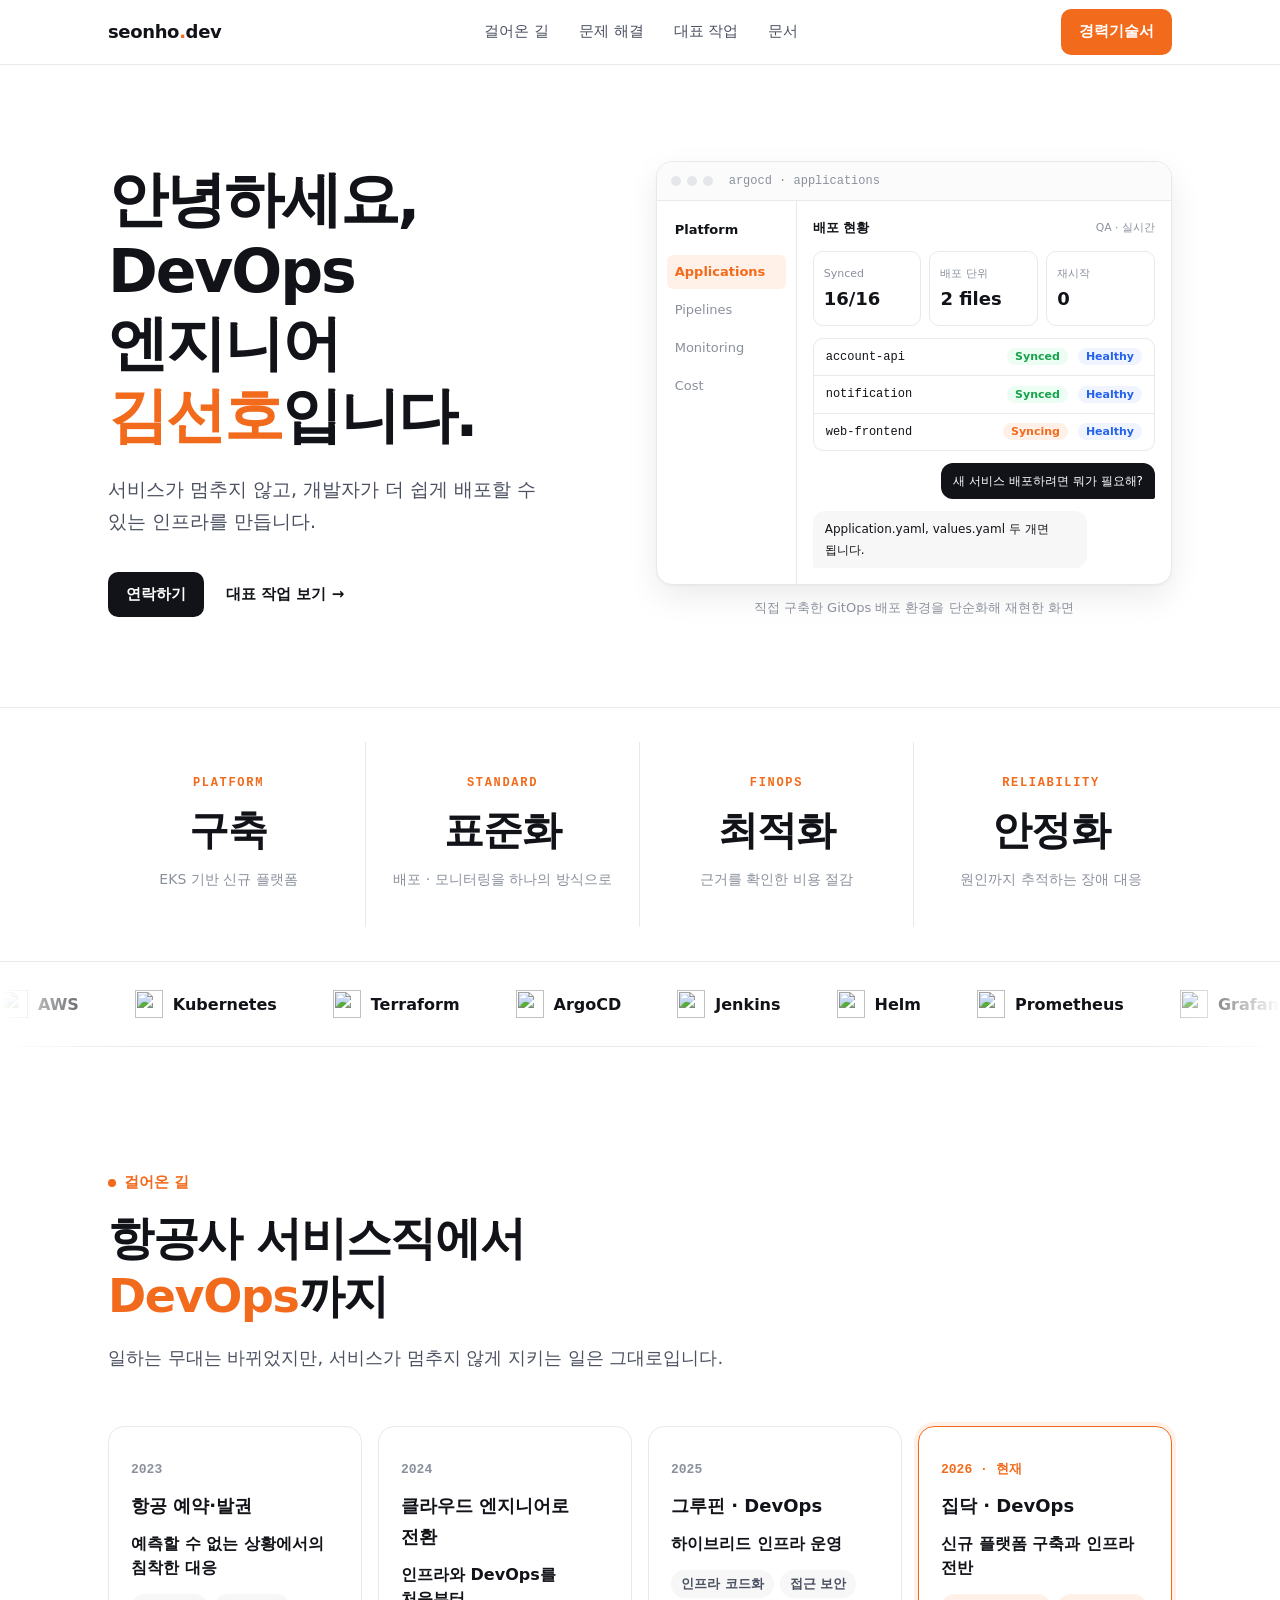
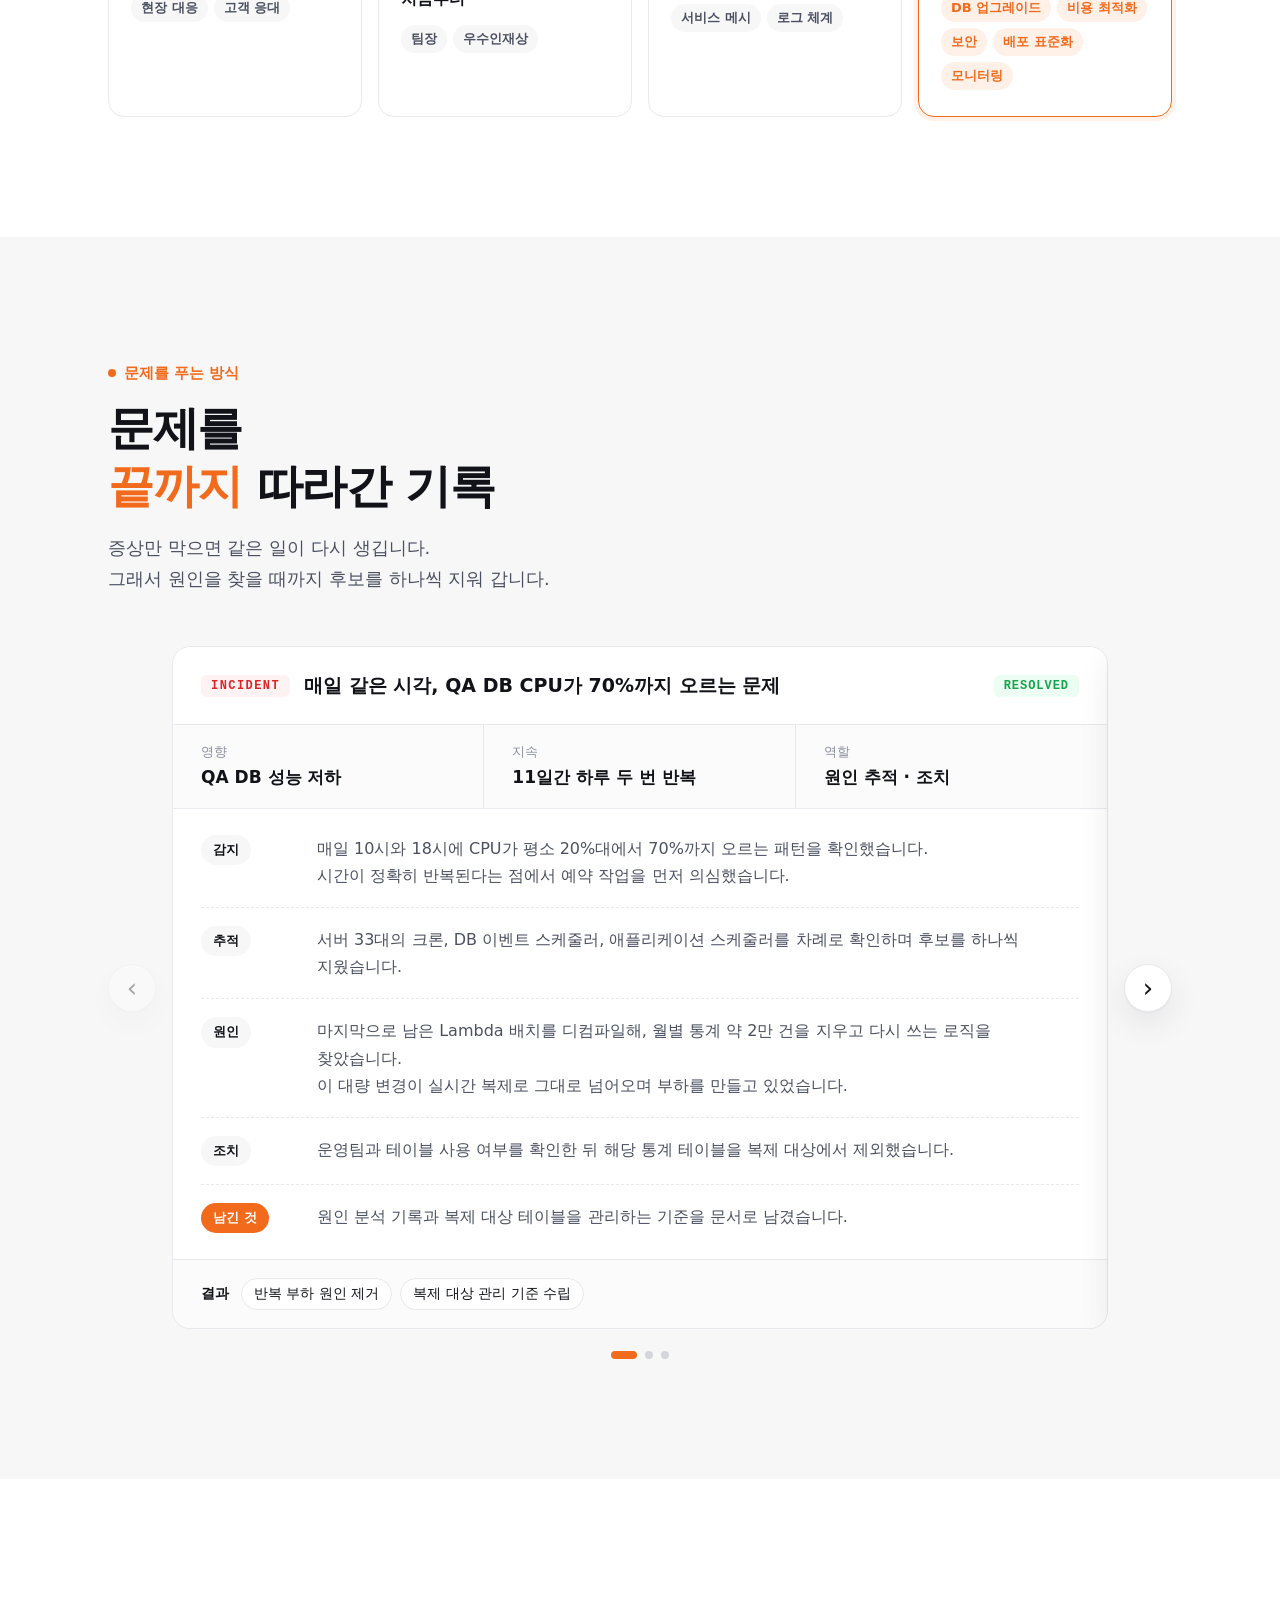
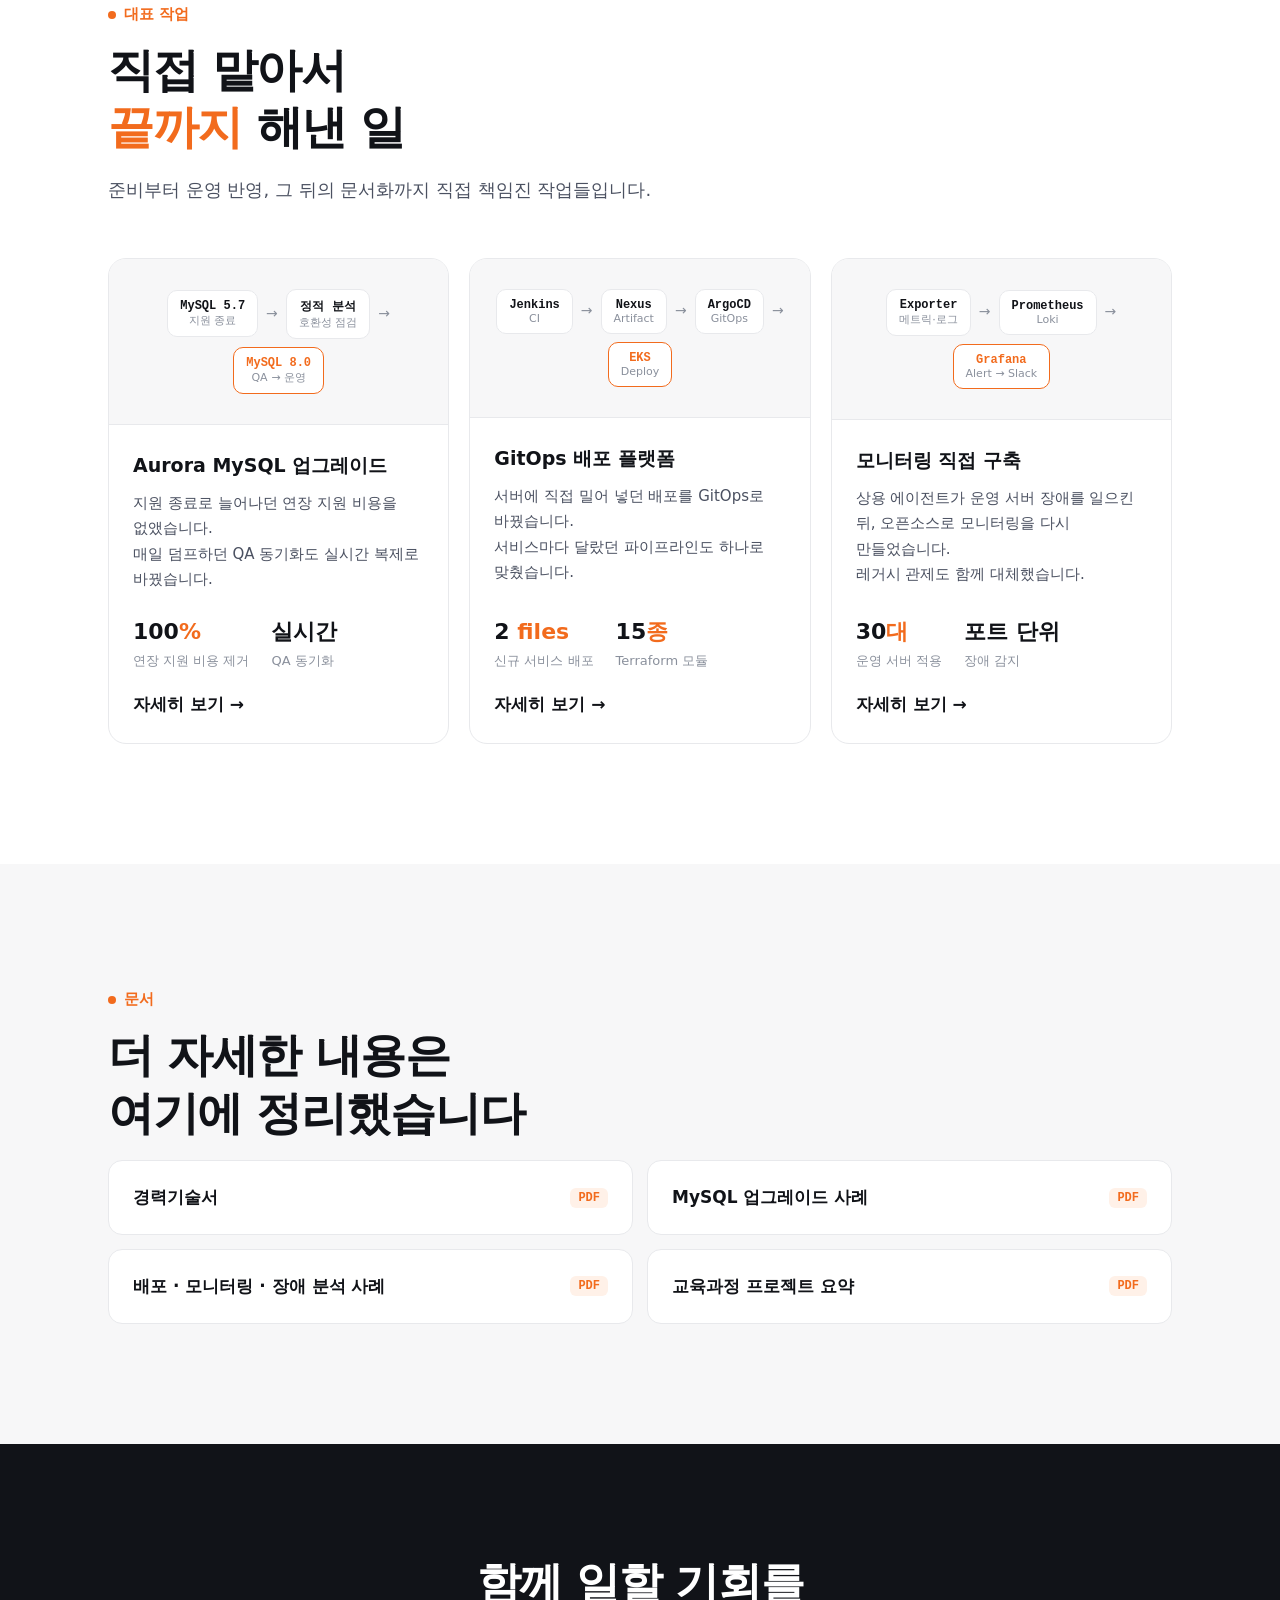
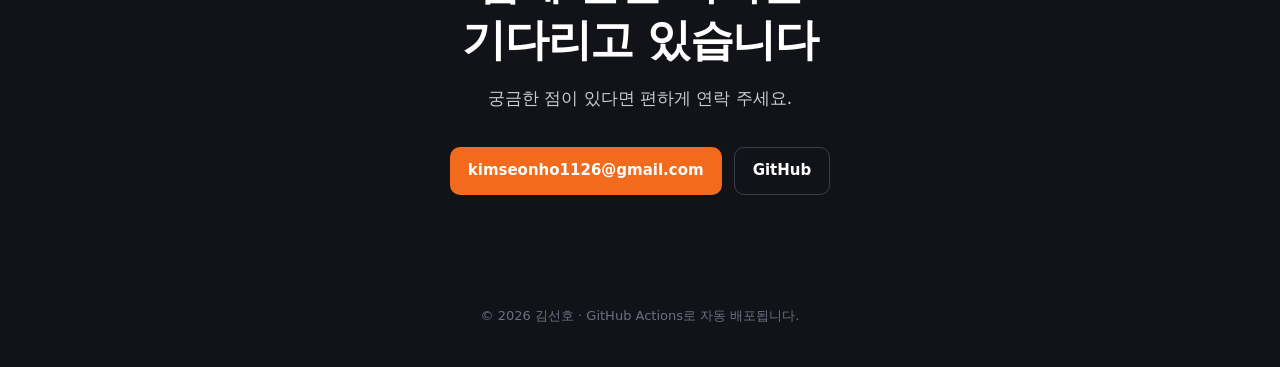
==== site/index.html @ aed8cacd "interactive mock and carousel" ====
<!doctype html>
<html lang="ko">
<head>
<meta charset="utf-8">
<meta name="viewport" content="width=device-width, initial-scale=1">
<title>김선호 · DevOps Engineer</title>
<meta name="description" content="서비스가 멈추지 않고, 개발자가 더 쉽게 배포할 수 있는 인프라를 만드는 DevOps 엔지니어 김선호">
<meta property="og:title" content="김선호 · DevOps Engineer">
<meta property="og:description" content="AWS, Kubernetes, Terraform, GitOps 기반 인프라 구축과 운영">
<link rel="preconnect" href="https://cdn.jsdelivr.net" crossorigin>
<link rel="stylesheet" href="https://cdn.jsdelivr.net/gh/orioncactus/pretendard@v1.3.9/dist/web/variable/pretendardvariable-dynamic-subset.min.css">
<link rel="stylesheet" href="assets/style.css">
</head>
<body>
<a class="skip" href="#story">본문으로 건너뛰기</a>

<header class="top">
  <div class="wrap">
    <a href="#" class="logo">seonho<span class="accent">.</span>dev</a>
    <nav aria-label="섹션 이동">
      <a href="#story">걸어온 길</a><a href="#how">문제 해결</a><a href="#work">대표 작업</a><a href="#docs">문서</a>
    </nav>
    <button class="cta" data-pdf="docs/career.pdf" data-title="경력기술서">경력기술서</button>
  </div>
</header>

<!-- HERO -->
<section class="hero">
  <div class="wrap">
    <div>
      <h1>안녕하세요,<br>DevOps 엔지니어<br><span class="accent">김선호</span>입니다.</h1>
      <p class="lead">서비스가 멈추지 않고, 개발자가 더 쉽게 배포할 수 있는 인프라를 만듭니다.</p>
      <div class="hero-actions">
        <a class="cta dark" href="mailto:kimseonho1126@gmail.com">연락하기</a>
        <a class="cta ghost" href="#work">대표 작업 보기 →</a>
      </div>
    </div>

    <figure>
      <div class="mock">
        <div class="mock-bar" aria-hidden="true"><i></i><i></i><i></i><span id="mock-path">argocd · applications</span></div>
        <div class="mock-body">
          <div class="mock-side" role="tablist" aria-label="플랫폼 화면">
            <b>Platform</b>
            <button role="tab" class="on" aria-selected="true" aria-controls="tab-apps" data-path="argocd · applications">Applications</button>
            <button role="tab" aria-selected="false" aria-controls="tab-pipe" data-path="jenkins · pipelines">Pipelines</button>
            <button role="tab" aria-selected="false" aria-controls="tab-mon" data-path="grafana · monitoring">Monitoring</button>
            <button role="tab" aria-selected="false" aria-controls="tab-cost" data-path="billing · cost">Cost</button>
          </div>

          <div class="mock-main" id="tab-apps" role="tabpanel">
            <div class="mock-title">배포 현황 <small>QA · 실시간</small></div>
            <div class="kpis">
              <div><em>Synced</em><b>16/16</b></div>
              <div><em>배포 단위</em><b>2 files</b></div>
              <div><em>재시작</em><b>0</b></div>
            </div>
            <div class="apps">
              <div>account-api<span class="pill sync">Synced</span><span class="pill heal">Healthy</span></div>
              <div>notification<span class="pill sync">Synced</span><span class="pill heal">Healthy</span></div>
              <div>web-frontend<span class="pill run">Syncing</span><span class="pill heal">Healthy</span></div>
            </div>
            <div class="chat">새 서비스 배포하려면 뭐가 필요해?</div>
            <div class="chat bot">Application.yaml, values.yaml 두 개면 됩니다.</div>
          </div>

          <div class="mock-main" id="tab-pipe" role="tabpanel" hidden>
            <div class="mock-title">QA 배포 파이프라인 <small>Shared Library</small></div>
            <div class="stages">
              <span class="ok">Checkout</span><span class="ok">Build</span><span class="ok">Push</span><span class="ok">GitOps</span><span class="ok">Sync</span><span class="ok">Prune</span>
            </div>
            <div class="apps">
              <div>#56 qa-20260921-56-917d21b3<span class="pill sync">Success</span><span class="pill heal">1m 42s</span></div>
              <div>#55 qa-20260921-55-3a9c01e4<span class="pill sync">Success</span><span class="pill heal">1m 38s</span></div>
              <div>#54 qa-20260920-54-8b72d6f0<span class="pill sync">Success</span><span class="pill heal">1m 51s</span></div>
            </div>
            <div class="chat bot">운영 배포는 승인 후 Deploy Job에서 진행됩니다.</div>
          </div>

          <div class="mock-main" id="tab-mon" role="tabpanel" hidden>
            <div class="mock-title">서비스 상태 <small>Prometheus · Loki</small></div>
            <div class="kpis">
              <div><em>Targets</em><b>30/30</b></div>
              <div><em>Service UP</em><b>40/40</b></div>
              <div><em>Firing</em><b>0</b></div>
            </div>
            <div class="spark" aria-hidden="true">
              <i style="height:38%"></i><i style="height:44%"></i><i style="height:40%"></i><i style="height:52%"></i><i style="height:47%"></i><i style="height:35%"></i><i style="height:42%"></i><i style="height:58%"></i><i style="height:45%"></i><i style="height:39%"></i><i style="height:50%"></i><i style="height:43%"></i><i style="height:36%"></i><i style="height:48%"></i><i style="height:41%"></i><i style="height:37%"></i>
            </div>
            <div class="chat bot">서비스 포트가 응답하지 않으면 Slack으로 바로 알립니다.</div>
          </div>

          <div class="mock-main" id="tab-cost" role="tabpanel" hidden>
            <div class="mock-title">RDS 월 비용 <small>업그레이드 전 · 후</small></div>
            <div class="bars">
              <div><span>Before</span><i style="width:100%"></i><b>100</b></div>
              <div><span>After</span><i class="after" style="width:43%"></i><b>43</b></div>
            </div>
            <div class="kpis">
              <div><em>RDS</em><b>-57%</b></div>
              <div><em>Extended Support</em><b>0</b></div>
              <div><em>유휴 리소스</em><b>정리</b></div>
            </div>
            <div class="chat bot">지우기 전에 트래픽 로그로 미사용부터 확인했습니다.</div>
          </div>
        </div>
      </div>
      <figcaption class="mock-cap">직접 구축한 GitOps 배포 환경을 단순화해 재현한 화면</figcaption>
    </figure>
  </div>
</section>

<!-- 숫자 -->
<section class="stats" aria-label="주요 역량">
  <div class="wrap">
    <div><em>PLATFORM</em><b>구축</b><small>EKS 기반 신규 플랫폼</small></div>
    <div><em>STANDARD</em><b>표준화</b><small>배포 · 모니터링을 하나의 방식으로</small></div>
    <div><em>FINOPS</em><b>최적화</b><small>근거를 확인한 비용 절감</small></div>
    <div><em>RELIABILITY</em><b>안정화</b><small>원인까지 추적하는 장애 대응</small></div>
  </div>
</section>

<!-- 도구 로고 띠 -->
<div class="marquee" aria-label="주로 쓰는 도구">
  <ul>
    <li><img src="https://cdn.jsdelivr.net/gh/devicons/devicon@v2.16.0/icons/amazonwebservices/amazonwebservices-original-wordmark.svg" alt="">AWS</li>
    <li><img src="https://cdn.jsdelivr.net/gh/devicons/devicon@v2.16.0/icons/kubernetes/kubernetes-original.svg" alt="">Kubernetes</li>
    <li><img src="https://cdn.jsdelivr.net/gh/devicons/devicon@v2.16.0/icons/terraform/terraform-original.svg" alt="">Terraform</li>
    <li><img src="https://cdn.jsdelivr.net/gh/devicons/devicon@v2.16.0/icons/argocd/argocd-original.svg" alt="">ArgoCD</li>
    <li><img src="https://cdn.jsdelivr.net/gh/devicons/devicon@v2.16.0/icons/jenkins/jenkins-original.svg" alt="">Jenkins</li>
    <li><img src="https://cdn.jsdelivr.net/gh/devicons/devicon@v2.16.0/icons/helm/helm-original.svg" alt="">Helm</li>
    <li><img src="https://cdn.jsdelivr.net/gh/devicons/devicon@v2.16.0/icons/prometheus/prometheus-original.svg" alt="">Prometheus</li>
    <li><img src="https://cdn.jsdelivr.net/gh/devicons/devicon@v2.16.0/icons/grafana/grafana-original.svg" alt="">Grafana</li>
    <li><img src="https://cdn.jsdelivr.net/gh/devicons/devicon@v2.16.0/icons/docker/docker-original.svg" alt="">Docker</li>
    <li><img src="https://cdn.jsdelivr.net/gh/devicons/devicon@v2.16.0/icons/mysql/mysql-original.svg" alt="">MySQL</li>
    <li><img src="https://cdn.jsdelivr.net/gh/devicons/devicon@v2.16.0/icons/githubactions/githubactions-original.svg" alt="">GitHub Actions</li>
    <!-- 끊김 없이 흐르도록 한 번 더 -->
    <li aria-hidden="true"><img src="https://cdn.jsdelivr.net/gh/devicons/devicon@v2.16.0/icons/amazonwebservices/amazonwebservices-original-wordmark.svg" alt="">AWS</li>
    <li aria-hidden="true"><img src="https://cdn.jsdelivr.net/gh/devicons/devicon@v2.16.0/icons/kubernetes/kubernetes-original.svg" alt="">Kubernetes</li>
    <li aria-hidden="true"><img src="https://cdn.jsdelivr.net/gh/devicons/devicon@v2.16.0/icons/terraform/terraform-original.svg" alt="">Terraform</li>
    <li aria-hidden="true"><img src="https://cdn.jsdelivr.net/gh/devicons/devicon@v2.16.0/icons/argocd/argocd-original.svg" alt="">ArgoCD</li>
    <li aria-hidden="true"><img src="https://cdn.jsdelivr.net/gh/devicons/devicon@v2.16.0/icons/jenkins/jenkins-original.svg" alt="">Jenkins</li>
    <li aria-hidden="true"><img src="https://cdn.jsdelivr.net/gh/devicons/devicon@v2.16.0/icons/helm/helm-original.svg" alt="">Helm</li>
    <li aria-hidden="true"><img src="https://cdn.jsdelivr.net/gh/devicons/devicon@v2.16.0/icons/prometheus/prometheus-original.svg" alt="">Prometheus</li>
    <li aria-hidden="true"><img src="https://cdn.jsdelivr.net/gh/devicons/devicon@v2.16.0/icons/grafana/grafana-original.svg" alt="">Grafana</li>
    <li aria-hidden="true"><img src="https://cdn.jsdelivr.net/gh/devicons/devicon@v2.16.0/icons/docker/docker-original.svg" alt="">Docker</li>
    <li aria-hidden="true"><img src="https://cdn.jsdelivr.net/gh/devicons/devicon@v2.16.0/icons/mysql/mysql-original.svg" alt="">MySQL</li>
    <li aria-hidden="true"><img src="https://cdn.jsdelivr.net/gh/devicons/devicon@v2.16.0/icons/githubactions/githubactions-original.svg" alt="">GitHub Actions</li>
  </ul>
</div>

<!-- 걸어온 길 -->
<section id="story" class="section reveal">
  <div class="wrap">
    <p class="eyebrow">걸어온 길</p>
    <h2>항공사 서비스직에서<br><span class="accent">DevOps</span>까지</h2>
    <p class="sub">일하는 무대는 바뀌었지만, 서비스가 멈추지 않게 지키는 일은 그대로입니다.</p>
    <div class="road">
      <article>
        <span class="yr">2023</span>
        <h3>항공 예약·발권</h3>
        <p class="one">예측할 수 없는 상황에서의 침착한 대응</p>
        <ul class="chips"><li>현장 대응</li><li>고객 응대</li></ul>
      </article>
      <article>
        <span class="yr">2024</span>
        <h3>클라우드 엔지니어로 전환</h3>
        <p class="one">인프라와 DevOps를 처음부터</p>
        <ul class="chips"><li>팀장</li><li>우수인재상</li></ul>
      </article>
      <article>
        <span class="yr">2025</span>
        <h3>그루핀 · DevOps</h3>
        <p class="one">하이브리드 인프라 운영</p>
        <ul class="chips"><li>인프라 코드화</li><li>접근 보안</li><li>서비스 메시</li><li>로그 체계</li></ul>
      </article>
      <article class="now">
        <span class="yr">2026 · 현재</span>
        <h3>집닥 · DevOps</h3>
        <p class="one">신규 플랫폼 구축과 인프라 전반</p>
        <ul class="chips"><li>DB 업그레이드</li><li>비용 최적화</li><li>보안</li><li>배포 표준화</li><li>모니터링</li></ul>
      </article>
    </div>
  </div>
</section>

<!-- 문제 해결 -->
<section id="how" class="section alt reveal">
  <div class="wrap">
    <p class="eyebrow">문제를 푸는 방식</p>
    <h2>문제를<br><span class="accent">끝까지</span> 따라간 기록</h2>
    <p class="sub">증상만 막으면 같은 일이 다시 생깁니다.<br>그래서 원인을 찾을 때까지 후보를 하나씩 지워 갑니다.</p>

    <div class="carousel" aria-roledescription="carousel" aria-label="문제 해결 기록">
      <button class="nav-btn prev" aria-label="이전 기록">‹</button>
      <div class="viewport"><div class="track">
      <article class="incident slide" aria-roledescription="slide" aria-label="매일 같은 시각, QA DB CPU가 70%까지 오르는 문제">
        <header class="inc-head"><span class="inc-id ">INCIDENT</span><h3>매일 같은 시각, QA DB CPU가 70%까지 오르는 문제</h3><span class="inc-badge">RESOLVED</span></header>
        <dl class="inc-meta"><div><dt>영향</dt><dd>QA DB 성능 저하</dd></div><div><dt>지속</dt><dd>11일간 하루 두 번 반복</dd></div><div><dt>역할</dt><dd>원인 추적 · 조치</dd></div></dl>
        <ol class="inc-steps">
          <li><span class="step">감지</span><p>매일 10시와 18시에 CPU가 평소 20%대에서 70%까지 오르는 패턴을 확인했습니다.<br>시간이 정확히 반복된다는 점에서 예약 작업을 먼저 의심했습니다.</p></li>
          <li><span class="step">추적</span><p>서버 33대의 크론, DB 이벤트 스케줄러, 애플리케이션 스케줄러를 차례로 확인하며 후보를 하나씩 지웠습니다.</p></li>
          <li><span class="step">원인</span><p>마지막으로 남은 Lambda 배치를 디컴파일해, 월별 통계 약 2만 건을 지우고 다시 쓰는 로직을 찾았습니다.<br>이 대량 변경이 실시간 복제로 그대로 넘어오며 부하를 만들고 있었습니다.</p></li>
          <li><span class="step">조치</span><p>운영팀과 테이블 사용 여부를 확인한 뒤 해당 통계 테이블을 복제 대상에서 제외했습니다.</p></li>
          <li><span class="step done">남긴 것</span><p>원인 분석 기록과 복제 대상 테이블을 관리하는 기준을 문서로 남겼습니다.</p></li>
        </ol>
        <footer class="inc-foot"><span>결과</span><ul><li>반복 부하 원인 제거</li><li>복제 대상 관리 기준 수립</li></ul></footer>
      </article>
      <article class="incident slide" aria-roledescription="slide" aria-label="QA DB 커넥션이 주기적으로 급증하는 문제">
        <header class="inc-head"><span class="inc-id ">INCIDENT</span><h3>QA DB 커넥션이 주기적으로 급증하는 문제</h3><span class="inc-badge">RESOLVED</span></header>
        <dl class="inc-meta"><div><dt>영향</dt><dd>DB 커넥션 15개 → 84개</dd></div><div><dt>특이점</dt><dd>운영은 문제없음</dd></div><div><dt>역할</dt><dd>원인 분석 · 안전 제거</dd></div></dl>
        <ol class="inc-steps">
          <li><span class="step">감지</span><p>QA DB 커넥션 수가 일정한 주기로 15개에서 84개까지 늘어나는 현상을 확인했습니다.</p></li>
          <li><span class="step">추적</span><p>커넥션을 만드는 프로세스를 따라가, 오래전부터 기동에 실패한 채 남아 있던 웹앱을 찾았습니다.</p></li>
          <li><span class="step">원인</span><p>기동 실패 직전에 만들어진 DB 풀의 정리 스레드가 살아남아 30초마다 커넥션을 열고 버리고 있었습니다.<br>운영은 실패 지점이 달라서 우연히 안전했을 뿐, 같은 위험을 안고 있었습니다.</p></li>
          <li><span class="step">조치</span><p>언제든 되돌릴 수 있는 방식으로 웹앱을 제거하고, 운영 서비스는 재기동 없이 처리했습니다.</p></li>
          <li><span class="step done">남긴 것</span><p>환경별로 실패 지점이 다를 수 있다는 점까지 포함한 원인 분석과 레거시 앱 제거 절차를 남겼습니다.</p></li>
        </ol>
        <footer class="inc-foot"><span>결과</span><ul><li>커넥션 82 → 1</li><li>누수 로그 하루 960건 → 0</li></ul></footer>
      </article>
      <article class="incident slide" aria-roledescription="slide" aria-label="이미지 저장소 디스크가 가득 차 배포가 멈춘 문제">
        <header class="inc-head"><span class="inc-id imp">IMPROVEMENT</span><h3>이미지 저장소 디스크가 가득 차 배포가 멈춘 문제</h3><span class="inc-badge">IMPROVED</span></header>
        <dl class="inc-meta"><div><dt>영향</dt><dd>빌드 · 배포 실패</dd></div><div><dt>원인 범위</dt><dd>저장소 정리 구조 전체</dd></div><div><dt>역할</dt><dd>원인 분석 · 자동화</dd></div></dl>
        <ol class="inc-steps">
          <li><span class="step">감지</span><p>빌드가 이미지 업로드 단계에서 실패했고, 저장소 서버 디스크가 100%인 것을 확인했습니다.</p></li>
          <li><span class="step">추적</span><p>저장소 로그와 파일을 직접 확인하며 태그를 지워도 디스크가 줄지 않는 이유를 찾았습니다.</p></li>
          <li><span class="step">원인</span><p>이미지 삭제가 4단계로 나뉘어 동작하는데, 마지막 정리 단계가 등록되어 있지 않았습니다.<br>업로드할 때마다 남는 임시 파일도 함께 쌓이고 있었습니다.</p></li>
          <li><span class="step">조치</span><p>파이프라인 마지막 단계에 최근 이미지만 남기는 정리 자동화를 넣고, 정리 작업을 순서대로 예약했습니다.<br>정리가 실패해도 배포는 멈추지 않도록 안전장치를 두었습니다.</p></li>
          <li><span class="step done">남긴 것</span><p>이미지 태그 규칙과 저장소 정리 절차를 운영 가이드로 정리했습니다.</p></li>
        </ol>
        <footer class="inc-foot"><span>결과</span><ul><li>디스크 70% → 29%</li><li>약 20GB 회수</li></ul></footer>
      </article>
      </div></div>
      <button class="nav-btn next" aria-label="다음 기록">›</button>
    </div>
    <div class="dots" role="tablist" aria-label="기록 선택"></div>
  </div>
</section>

<!-- 대표 작업 -->
<section id="work" class="section reveal">
  <div class="wrap">
    <p class="eyebrow">대표 작업</p>
    <h2>직접 맡아서<br><span class="accent">끝까지</span> 해낸 일</h2>
    <p class="sub">준비부터 운영 반영, 그 뒤의 문서화까지 직접 책임진 작업들입니다.</p>
    <div class="works">
      <article class="work">
        <div class="flow" aria-hidden="true">
          <span class="node">MySQL 5.7<small>지원 종료</small></span><span class="arrow">→</span>
          <span class="node">정적 분석<small>호환성 점검</small></span><span class="arrow">→</span>
          <span class="node new">MySQL 8.0<small>QA → 운영</small></span>
        </div>
        <div class="work-body">
          <h3>Aurora MySQL 업그레이드</h3>
          <p>지원 종료로 늘어나던 연장 지원 비용을 없앴습니다.<br>매일 덤프하던 QA 동기화도 실시간 복제로 바꿨습니다.</p>
          <ul class="facts"><li><b>100<span>%</span></b>연장 지원 비용 제거</li><li><b>실시간</b>QA 동기화</li></ul>
          <button class="more" data-pdf="docs/mysql-upgrade.pdf" data-title="MySQL 5.7 → 8.0 업그레이드">자세히 보기 →</button>
        </div>
      </article>
      <article class="work">
        <div class="flow" aria-hidden="true">
          <span class="node">Jenkins<small>CI</small></span><span class="arrow">→</span>
          <span class="node">Nexus<small>Artifact</small></span><span class="arrow">→</span>
          <span class="node">ArgoCD<small>GitOps</small></span><span class="arrow">→</span>
          <span class="node new">EKS<small>Deploy</small></span>
        </div>
        <div class="work-body">
          <h3>GitOps 배포 플랫폼</h3>
          <p>서버에 직접 밀어 넣던 배포를 GitOps로 바꿨습니다.<br>서비스마다 달랐던 파이프라인도 하나로 맞췄습니다.</p>
          <ul class="facts"><li><b>2<span> files</span></b>신규 서비스 배포</li><li><b>15<span>종</span></b>Terraform 모듈</li></ul>
          <button class="more" data-pdf="docs/case-studies.pdf" data-title="작업 사례">자세히 보기 →</button>
        </div>
      </article>
      <article class="work">
        <div class="flow" aria-hidden="true">
          <span class="node">Exporter<small>메트릭·로그</small></span><span class="arrow">→</span>
          <span class="node">Prometheus<small>Loki</small></span><span class="arrow">→</span>
          <span class="node new">Grafana<small>Alert → Slack</small></span>
        </div>
        <div class="work-body">
          <h3>모니터링 직접 구축</h3>
          <p>상용 에이전트가 운영 서버 장애를 일으킨 뒤, 오픈소스로 모니터링을 다시 만들었습니다.<br>레거시 관제도 함께 대체했습니다.</p>
          <ul class="facts"><li><b>30<span>대</span></b>운영 서버 적용</li><li><b>포트 단위</b>장애 감지</li></ul>
          <button class="more" data-pdf="docs/case-studies.pdf" data-title="작업 사례">자세히 보기 →</button>
        </div>
      </article>
    </div>
  </div>
</section>

<!-- 문서 -->
<section id="docs" class="section alt reveal">
  <div class="wrap">
    <p class="eyebrow">문서</p>
    <h2>더 자세한 내용은<br>여기에 정리했습니다</h2>
    <div class="docs">
      <button data-pdf="docs/career.pdf" data-title="경력기술서">경력기술서<span>PDF</span></button>
      <button data-pdf="docs/mysql-upgrade.pdf" data-title="MySQL 업그레이드">MySQL 업그레이드 사례<span>PDF</span></button>
      <button data-pdf="docs/case-studies.pdf" data-title="작업 사례">배포 · 모니터링 · 장애 분석 사례<span>PDF</span></button>
      <button data-pdf="docs/edu-project-summary.pdf" data-title="교육과정 프로젝트 요약">교육과정 프로젝트 요약<span>PDF</span></button>
    </div>
  </div>
</section>

<!-- 마무리 -->
<section class="final">
  <div class="wrap">
    <h2>함께 일할 기회를<br>기다리고 있습니다</h2>
    <p>궁금한 점이 있다면 편하게 연락 주세요.</p>
    <div class="row">
      <a class="cta" href="mailto:kimseonho1126@gmail.com">kimseonho1126@gmail.com</a>
      <a class="cta line" href="https://github.com/Doro1126" rel="noopener">GitHub</a>
    </div>
  </div>
</section>
<footer class="foot">© 2026 김선호 · GitHub Actions로 자동 배포됩니다.</footer>

<dialog id="viewer" aria-labelledby="viewer-title">
  <div class="viewer-bar">
    <strong id="viewer-title"></strong>
    <span><a id="viewer-open" target="_blank" rel="noopener">새 탭에서 열기</a><button id="viewer-close" aria-label="닫기">✕</button></span>
  </div>
  <iframe id="viewer-frame" title="PDF 문서"></iframe>
</dialog>

<script src="assets/main.js"></script>
</body>
</html>
---- site/assets/style.css ----
:root {
  --bg: #ffffff;
  --alt: #f7f7f8;
  --ink: #111318;
  --text: #4b5161;
  --muted: #8a909c;
  --line: #e8e9ec;
  --accent: #f26b1d;
  --accent-soft: #fff1e8;
  --ok: #16a34a;
  --font: "Pretendard Variable", Pretendard, "Apple SD Gothic Neo", system-ui, sans-serif;
  --mono: "SF Mono", Menlo, Consolas, monospace;
  --shadow: 0 1px 2px rgba(17,19,24,.04), 0 12px 32px rgba(17,19,24,.08);
}
* { box-sizing: border-box; margin: 0; padding: 0; }
html { scroll-behavior: smooth; scroll-padding-top: 72px; }
body { background: var(--bg); color: var(--text); font: 17px/1.7 var(--font); word-break: keep-all; -webkit-font-smoothing: antialiased; }
a { color: inherit; text-decoration: none; }
button { font: inherit; color: inherit; background: none; border: 0; cursor: pointer; }
:focus-visible { outline: 2px solid var(--accent); outline-offset: 3px; border-radius: 6px; }
.skip { position: absolute; left: -9999px; }
.skip:focus { left: 16px; top: 16px; z-index: 99; background: var(--accent); color: #fff; padding: 8px 12px; }
.wrap { max-width: 1120px; margin: 0 auto; padding: 0 28px; }
.accent { color: var(--accent); }

/* 헤더 */
.top { position: sticky; top: 0; z-index: 30; background: rgba(255,255,255,.85); backdrop-filter: blur(12px); border-bottom: 1px solid var(--line); }
.top .wrap { display: flex; align-items: center; justify-content: space-between; height: 64px; }
.logo { font-weight: 800; font-size: 18px; color: var(--ink); letter-spacing: -.02em; }
.top nav { display: flex; gap: 30px; font-size: 15px; font-weight: 500; }
.top nav a:hover { color: var(--ink); }
.cta { display: inline-flex; align-items: center; gap: 6px; background: var(--accent); color: #fff; font-weight: 700; font-size: 15px;
       padding: 10px 18px; border-radius: 10px; transition: transform .15s, box-shadow .15s; }
.cta:hover { transform: translateY(-1px); box-shadow: 0 8px 20px rgba(242,107,29,.3); }
.cta.dark { background: var(--ink); }
.cta.ghost { background: transparent; color: var(--ink); padding-inline: 4px; }
.cta.ghost:hover { box-shadow: none; color: var(--accent); }

/* HERO */
.hero { padding: 96px 0 88px; }
.hero .wrap { display: grid; grid-template-columns: 1fr 1.05fr; gap: 56px; align-items: center; }
.hero h1 { color: var(--ink); font-size: clamp(38px, 5.2vw, 60px); font-weight: 800; line-height: 1.2; letter-spacing: -.035em; }
.lead { margin-top: 22px; font-size: 19px; max-width: 460px; }
.hero-actions { display: flex; gap: 18px; align-items: center; margin-top: 34px; }

/* HERO 목업: GitOps 배포 화면 */
.mock { border-radius: 16px; background: #fff; border: 1px solid var(--line); box-shadow: var(--shadow); overflow: hidden; font-size: 13px; }
.mock-bar { display: flex; align-items: center; gap: 6px; padding: 12px 14px; border-bottom: 1px solid var(--line); background: #fbfbfc; }
.mock-bar i { width: 10px; height: 10px; border-radius: 50%; background: #e5e7eb; }
.mock-bar span { margin-left: 10px; color: var(--muted); font: 12px var(--mono); }
.mock-body { display: grid; grid-template-columns: 140px 1fr; min-height: 300px; }
.mock-side { border-right: 1px solid var(--line); padding: 14px 10px; display: flex; flex-direction: column; gap: 4px; }
.mock-side b { font-size: 13px; color: var(--ink); padding: 4px 8px 10px; }
.mock-side span { padding: 6px 8px; border-radius: 6px; color: var(--muted); }
.mock-side span.on { background: var(--accent-soft); color: var(--accent); font-weight: 700; }
.mock-main { padding: 16px; display: flex; flex-direction: column; gap: 12px; }
.mock-title { display: flex; justify-content: space-between; align-items: center; color: var(--ink); font-weight: 700; }
.mock-title small { font-weight: 500; color: var(--muted); }
.kpis { display: grid; grid-template-columns: repeat(3, 1fr); gap: 8px; }
.kpis div { border: 1px solid var(--line); border-radius: 10px; padding: 10px; }
.kpis em { font-style: normal; color: var(--muted); font-size: 11px; }
.kpis b { display: block; color: var(--ink); font-size: 18px; }
.apps { border: 1px solid var(--line); border-radius: 10px; overflow: hidden; }
.apps div { display: grid; grid-template-columns: 1fr auto auto; gap: 10px; align-items: center; padding: 8px 12px; border-bottom: 1px solid var(--line); font-family: var(--mono); font-size: 12px; color: var(--ink); }
.apps div:last-child { border-bottom: 0; }
.pill { font: 600 11px var(--font); padding: 2px 8px; border-radius: 999px; }
.pill.sync { color: var(--ok); background: #ecfdf3; }
.pill.heal { color: #2563eb; background: #eff4ff; }
.pill.run { color: var(--accent); background: var(--accent-soft); }
.chat { align-self: flex-end; max-width: 80%; background: var(--ink); color: #fff; padding: 8px 12px; border-radius: 12px 12px 2px 12px; font-size: 12px; }
.chat.bot { align-self: flex-start; background: var(--alt); color: var(--ink); border-radius: 12px 12px 12px 2px; }
.mock-cap { margin-top: 12px; text-align: center; font-size: 13px; color: var(--muted); }

/* 숫자 띠 */
.stats { border-block: 1px solid var(--line); }
.stats .wrap { display: grid; grid-template-columns: repeat(4, 1fr); }
.stats div { padding: 34px 12px; text-align: center; border-right: 1px solid var(--line); }
.stats div:last-child { border-right: 0; }
.stats b { display: block; color: var(--ink); font-size: clamp(28px, 3.4vw, 40px); font-weight: 800; letter-spacing: -.02em; }
.stats b span { color: var(--accent); }
.stats em { display: block; font: 700 12px var(--mono); letter-spacing: .14em; color: var(--accent); font-style: normal; margin-bottom: 6px; }
.stats small { font-size: 14px; color: var(--muted); }

/* 로고 띠 */
.marquee { overflow: hidden; padding: 28px 0; background: #fff; border-bottom: 1px solid var(--line);
           -webkit-mask-image: linear-gradient(90deg, transparent, #000 10%, #000 90%, transparent); mask-image: linear-gradient(90deg, transparent, #000 10%, #000 90%, transparent); }
.marquee ul { list-style: none; display: flex; gap: 56px; width: max-content; animation: slide 36s linear infinite; }
.marquee li { display: flex; align-items: center; gap: 10px; font-weight: 700; color: var(--ink); font-size: 16px; white-space: nowrap; }
.marquee img { width: 28px; height: 28px; }
@keyframes slide { to { transform: translateX(-50%); } }

/* 섹션 공통 */
.section { padding: 120px 0; }
.section.alt { background: var(--alt); }
.eyebrow { display: inline-flex; align-items: center; gap: 8px; color: var(--accent); font-size: 15px; font-weight: 700; }
.eyebrow::before { content: ""; width: 8px; height: 8px; border-radius: 50%; background: var(--accent); }
.section h2 { margin: 14px 0 18px; color: var(--ink); font-size: clamp(30px, 4vw, 46px); font-weight: 800; line-height: 1.25; letter-spacing: -.03em; }
.sub { font-size: 18px; margin-bottom: 52px; max-width: 640px; }
h3 { color: var(--ink); font-weight: 700; }

/* 걸어온 길 */
.road { display: grid; grid-template-columns: repeat(4, 1fr); gap: 16px; }
.road article { background: #fff; border: 1px solid var(--line); border-radius: 16px; padding: 26px 22px; transition: transform .2s, box-shadow .2s; }
.road article:hover { transform: translateY(-4px); box-shadow: var(--shadow); }
.road .yr { font: 700 13px var(--mono); color: var(--muted); }
.road h3 { font-size: 18px; margin: 10px 0 10px; }
.road p { font-size: 15px; }
.road .one { color: var(--ink); font-weight: 600; font-size: 16px; line-height: 1.5; }
.chips { list-style: none; display: flex; flex-wrap: wrap; gap: 6px; margin-top: 14px; }
.chips li { font-size: 13px; font-weight: 600; color: var(--text); background: var(--alt); padding: 3px 10px; border-radius: 999px; }
.road .now .chips li { color: var(--accent); background: var(--accent-soft); }
.road .now { border-color: var(--accent); box-shadow: 0 0 0 4px var(--accent-soft); }
.road .now .yr { color: var(--accent); }

/* 장애 기록 */
.incident { background: #fff; border: 1px solid var(--line); border-radius: 18px; box-shadow: var(--shadow); overflow: hidden; }
.inc-head { display: flex; align-items: center; gap: 14px; flex-wrap: wrap; padding: 22px 28px; border-bottom: 1px solid var(--line); }
.inc-head h3 { flex: 1; min-width: 240px; font-size: 19px; }
.inc-id { font: 700 12px var(--mono); letter-spacing: .12em; color: #dc2626; background: #fef2f2; padding: 4px 10px; border-radius: 6px; }
.inc-badge { font: 700 12px var(--mono); letter-spacing: .08em; color: var(--ok); background: #ecfdf3; padding: 4px 10px; border-radius: 6px; }
.inc-meta { display: grid; grid-template-columns: repeat(3, 1fr); border-bottom: 1px solid var(--line); background: #fbfbfc; }
.inc-meta div { padding: 16px 28px; border-right: 1px solid var(--line); }
.inc-meta div:last-child { border-right: 0; }
.inc-meta dt { font-size: 13px; color: var(--muted); }
.inc-meta dd { color: var(--ink); font-weight: 600; }
.inc-steps { list-style: none; padding: 8px 28px; }
.inc-steps li { display: grid; grid-template-columns: 96px 1fr; gap: 20px; padding: 18px 0; border-bottom: 1px dashed var(--line); }
.inc-steps li:last-child { border-bottom: 0; }
.step { justify-self: start; align-self: start; font-size: 13px; font-weight: 700; color: var(--ink); background: var(--alt); padding: 4px 12px; border-radius: 999px; }
.step.done { color: #fff; background: var(--accent); }
.inc-steps p { font-size: 16px; }
.inc-foot { display: flex; align-items: center; gap: 12px; flex-wrap: wrap; padding: 18px 28px; border-top: 1px solid var(--line); background: #fbfbfc; font-size: 14px; color: var(--muted); }
.inc-foot ul { list-style: none; display: flex; gap: 8px; flex-wrap: wrap; }
.inc-foot li { color: var(--ink); background: #fff; border: 1px solid var(--line); padding: 3px 12px; border-radius: 999px; }

/* 대표 작업 */
.works { display: grid; grid-template-columns: repeat(3, 1fr); gap: 20px; }
.work { display: flex; flex-direction: column; background: #fff; border: 1px solid var(--line); border-radius: 18px; overflow: hidden; transition: transform .2s, box-shadow .2s; }
.work:hover { transform: translateY(-4px); box-shadow: var(--shadow); }
.flow { display: flex; flex-wrap: wrap; align-items: center; justify-content: center; gap: 8px; padding: 30px 16px; background: var(--alt); border-bottom: 1px solid var(--line); min-height: 150px; }
.node { padding: 8px 12px; border-radius: 10px; background: #fff; border: 1px solid var(--line); font: 700 12px var(--mono); color: var(--ink); text-align: center; }
.node small { display: block; font: 500 11px var(--font); color: var(--muted); }
.node.new { border-color: var(--accent); color: var(--accent); }
.arrow { color: var(--muted); font-size: 14px; }
.work-body { padding: 24px; display: flex; flex-direction: column; gap: 10px; flex: 1; }
.work-body h3 { font-size: 19px; }
.work-body p { font-size: 15px; }
.facts { list-style: none; display: flex; gap: 22px; margin-top: auto; padding-top: 10px; }
.facts b { display: block; color: var(--ink); font-size: 22px; font-weight: 800; }
.facts b span { color: var(--accent); }
.facts li { font-size: 13px; color: var(--muted); }
.more { align-self: flex-start; margin-top: 8px; font-weight: 700; color: var(--ink); }
.more:hover { color: var(--accent); }

/* 문서 */
.docs { display: grid; grid-template-columns: repeat(2, 1fr); gap: 14px; }
.docs button { display: flex; justify-content: space-between; align-items: center; text-align: left; padding: 22px 24px; background: #fff;
               border: 1px solid var(--line); border-radius: 14px; font-weight: 700; color: var(--ink); transition: border-color .2s, transform .2s; }
.docs button:hover { border-color: var(--accent); transform: translateY(-2px); }
.docs span { font: 600 12px var(--mono); color: var(--accent); background: var(--accent-soft); padding: 3px 8px; border-radius: 6px; }

/* 마지막 CTA */
.final { background: var(--ink); color: #c9ccd3; text-align: center; padding: 110px 0; }
.final h2 { color: #fff; font-size: clamp(30px, 4vw, 44px); font-weight: 800; letter-spacing: -.03em; line-height: 1.3; }
.final p { margin: 16px 0 34px; }
.final .row { display: flex; justify-content: center; gap: 12px; flex-wrap: wrap; }
.final .cta.line { background: transparent; border: 1px solid #3a3f4b; }
.foot { background: var(--ink); color: #6b7080; text-align: center; font-size: 13px; padding: 0 0 40px; }

/* 스크롤 등장 */
.reveal { opacity: 0; transform: translateY(24px); transition: opacity .7s ease, transform .7s ease; }
.reveal.shown { opacity: 1; transform: none; }

/* PDF 뷰어 */
dialog { width: min(1040px, 94vw); height: 92vh; margin: auto; padding: 0; overflow: hidden; border: 0; border-radius: 16px; box-shadow: 0 30px 80px rgba(0,0,0,.3); }
dialog::backdrop { background: rgba(17,19,24,.55); backdrop-filter: blur(3px); }
dialog[open] { display: flex; flex-direction: column; }
.viewer-bar { display: flex; justify-content: space-between; align-items: center; padding: 12px 18px; border-bottom: 1px solid var(--line); font-size: 15px; color: var(--ink); }
.viewer-bar span { display: flex; gap: 18px; align-items: center; }
.viewer-bar a { color: var(--accent); font-weight: 700; }
dialog iframe { flex: 1; width: 100%; border: 0; }

/* 반응형 */
@media (max-width: 960px) {
  .hero .wrap { grid-template-columns: 1fr; }
  .road { grid-template-columns: repeat(2, 1fr); }
  .works { grid-template-columns: 1fr; }
}
@media (max-width: 640px) {
  body { font-size: 16px; }
  .top nav { display: none; }
  .hero { padding: 64px 0; }
  .section { padding: 84px 0; }
  .stats .wrap { grid-template-columns: repeat(2, 1fr); }
  .stats div:nth-child(2) { border-right: 0; }
  .stats div:nth-child(-n+2) { border-bottom: 1px solid var(--line); }
  .road, .docs { grid-template-columns: 1fr; }
  .mock-body { grid-template-columns: 1fr; }
  .mock-side { display: none; }
  .inc-meta { grid-template-columns: 1fr; }
  .inc-meta div { border-right: 0; border-bottom: 1px solid var(--line); }
  .inc-steps li { grid-template-columns: 1fr; gap: 8px; }
}
@media (prefers-reduced-motion: reduce) {
  html { scroll-behavior: auto; }
  .reveal { opacity: 1; transform: none; }
  * { animation: none !important; transition: none !important; }
}

/* HERO 목업 탭 */
.mock-side button { text-align: left; padding: 6px 8px; border-radius: 6px; color: var(--muted); font-size: 13px; transition: background .15s, color .15s; }
.mock-side button:hover { background: var(--alt); color: var(--ink); }
.mock-side button.on { background: var(--accent-soft); color: var(--accent); font-weight: 700; }
.mock-main[hidden] { display: none; }
.mock-main { animation: fade .25s ease; }
@keyframes fade { from { opacity: 0; transform: translateY(4px); } }
.stages { display: flex; flex-wrap: wrap; gap: 6px; }
.stages span { font: 600 11px var(--mono); padding: 6px 8px; border-radius: 6px; background: #ecfdf3; color: var(--ok); }
.stages span::before { content: "✓ "; }
.spark { display: flex; align-items: flex-end; gap: 4px; height: 92px; padding: 10px; border: 1px solid var(--line); border-radius: 10px; }
.spark i { flex: 1; background: linear-gradient(var(--accent), #fbb68a); border-radius: 3px 3px 0 0; opacity: .85; }
.bars { display: flex; flex-direction: column; gap: 10px; border: 1px solid var(--line); border-radius: 10px; padding: 14px; }
.bars div { display: grid; grid-template-columns: 52px 1fr 32px; align-items: center; gap: 10px; font-size: 12px; }
.bars i { height: 14px; border-radius: 4px; background: #d1d5db; }
.bars i.after { background: var(--accent); }
.bars b { color: var(--ink); text-align: right; }

/* 문제 해결 캐러셀 */
.carousel { position: relative; display: grid; grid-template-columns: 48px 1fr 48px; align-items: center; gap: 16px; }
.viewport { overflow: hidden; border-radius: 18px; }
.track { display: flex; transition: transform .45s cubic-bezier(.22,.8,.3,1); }
.slide { flex: 0 0 100%; }
.nav-btn { width: 48px; height: 48px; border-radius: 50%; background: #fff; border: 1px solid var(--line); box-shadow: var(--shadow);
           font-size: 26px; line-height: 1; color: var(--ink); transition: background .15s, color .15s, transform .15s; }
.nav-btn:hover { background: var(--accent); color: #fff; transform: scale(1.05); }
.nav-btn:disabled { opacity: .35; cursor: default; transform: none; background: #fff; color: var(--ink); }
.dots { display: flex; justify-content: center; gap: 8px; margin-top: 22px; }
.dots button { width: 8px; height: 8px; border-radius: 999px; background: #d4d6db; transition: width .2s, background .2s; }
.dots button[aria-selected="true"] { width: 26px; background: var(--accent); }
.inc-id.imp { color: #2563eb; background: #eff4ff; }
.inc-foot span { font-weight: 700; color: var(--ink); }

@media (max-width: 640px) {
  .carousel { grid-template-columns: 1fr; }
  .nav-btn { position: absolute; top: -64px; width: 40px; height: 40px; font-size: 22px; }
  .nav-btn.prev { right: 52px; } .nav-btn.next { right: 0; }
}
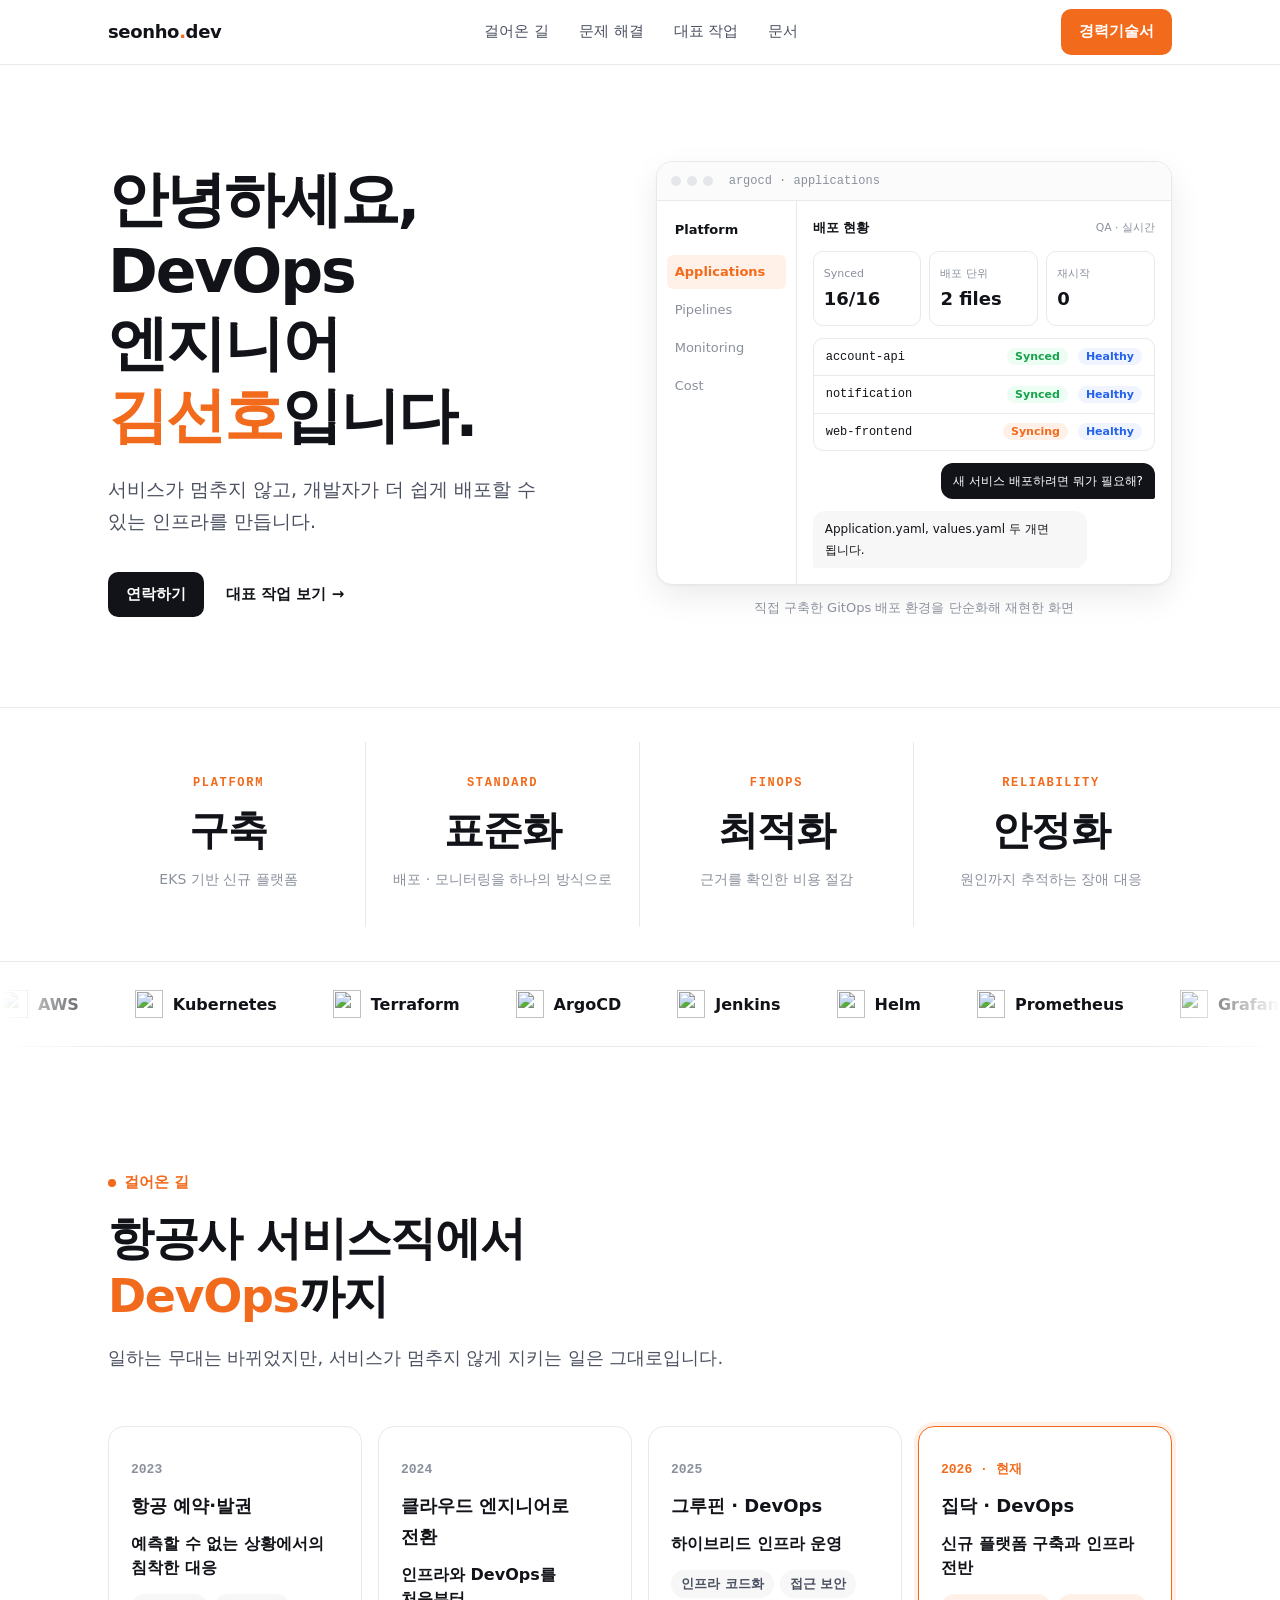
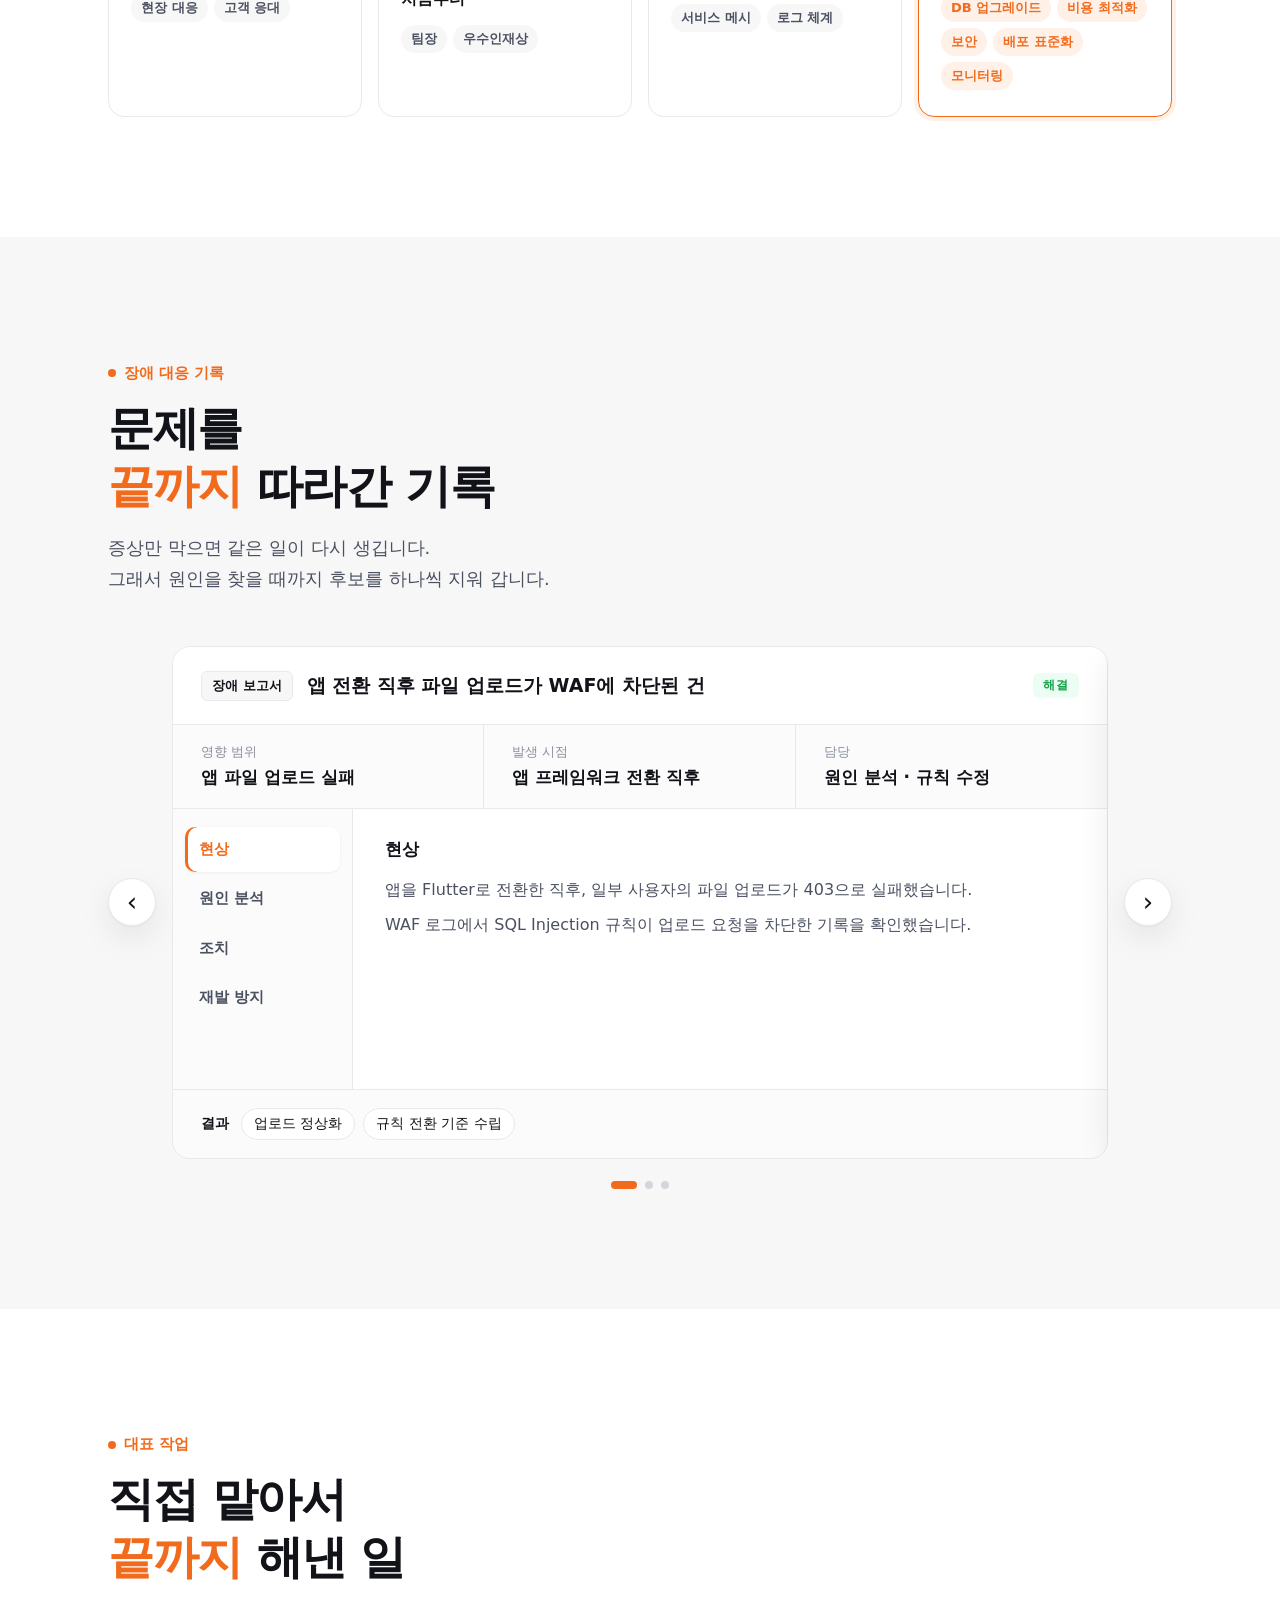
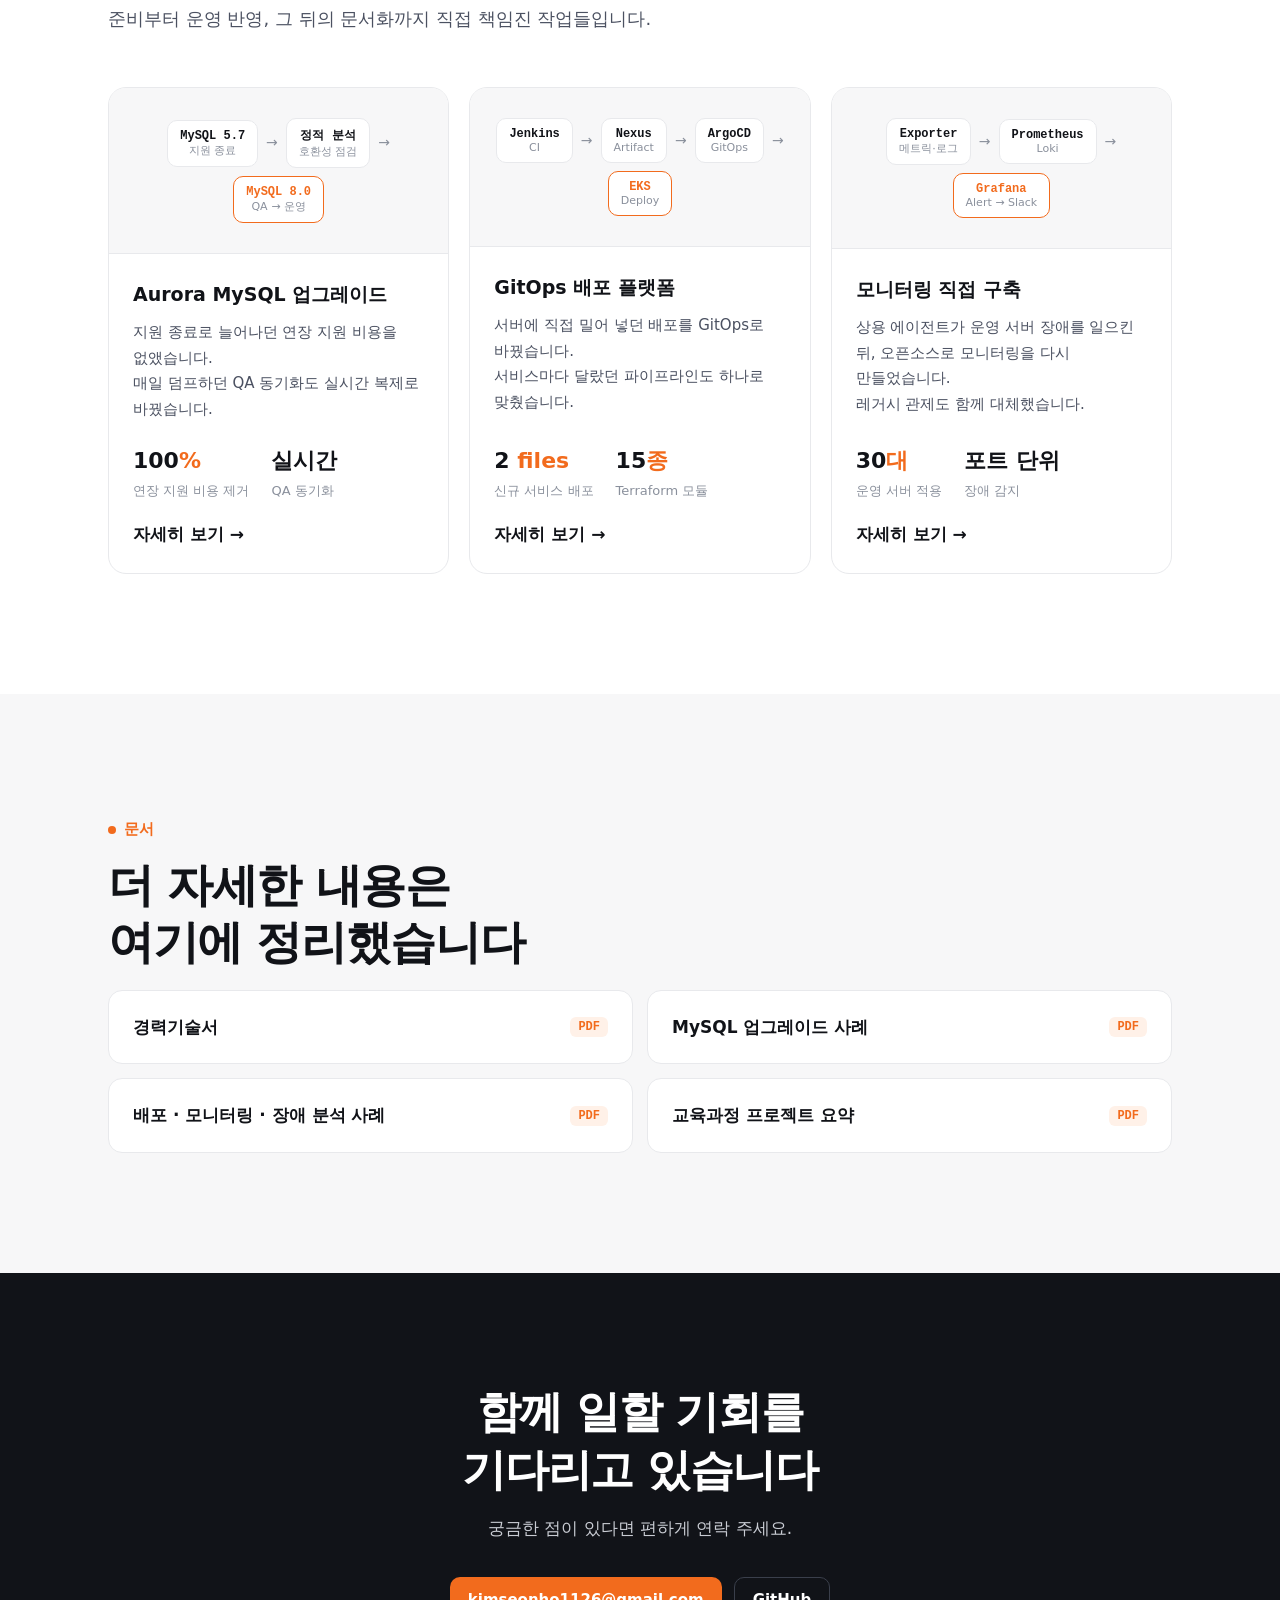
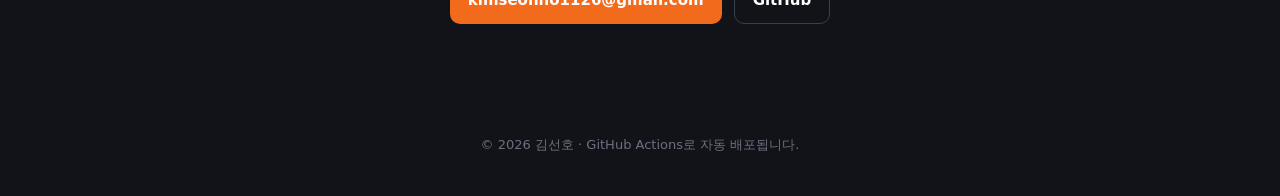
==== commit 4600cf46: "Edit Second Error" ====
--- a/site/index.html
+++ b/site/index.html
@@ -187,48 +187,54 @@
 <!-- 문제 해결 -->
 <section id="how" class="section alt reveal">
   <div class="wrap">
-    <p class="eyebrow">문제를 푸는 방식</p>
+    <p class="eyebrow">장애 대응 기록</p>
     <h2>문제를<br><span class="accent">끝까지</span> 따라간 기록</h2>
     <p class="sub">증상만 막으면 같은 일이 다시 생깁니다.<br>그래서 원인을 찾을 때까지 후보를 하나씩 지워 갑니다.</p>
 
     <div class="carousel" aria-roledescription="carousel" aria-label="문제 해결 기록">
       <button class="nav-btn prev" aria-label="이전 기록">‹</button>
       <div class="viewport"><div class="track">
-      <article class="incident slide" aria-roledescription="slide" aria-label="매일 같은 시각, QA DB CPU가 70%까지 오르는 문제">
-        <header class="inc-head"><span class="inc-id ">INCIDENT</span><h3>매일 같은 시각, QA DB CPU가 70%까지 오르는 문제</h3><span class="inc-badge">RESOLVED</span></header>
-        <dl class="inc-meta"><div><dt>영향</dt><dd>QA DB 성능 저하</dd></div><div><dt>지속</dt><dd>11일간 하루 두 번 반복</dd></div><div><dt>역할</dt><dd>원인 추적 · 조치</dd></div></dl>
-        <ol class="inc-steps">
-          <li><span class="step">감지</span><p>매일 10시와 18시에 CPU가 평소 20%대에서 70%까지 오르는 패턴을 확인했습니다.<br>시간이 정확히 반복된다는 점에서 예약 작업을 먼저 의심했습니다.</p></li>
-          <li><span class="step">추적</span><p>서버 33대의 크론, DB 이벤트 스케줄러, 애플리케이션 스케줄러를 차례로 확인하며 후보를 하나씩 지웠습니다.</p></li>
-          <li><span class="step">원인</span><p>마지막으로 남은 Lambda 배치를 디컴파일해, 월별 통계 약 2만 건을 지우고 다시 쓰는 로직을 찾았습니다.<br>이 대량 변경이 실시간 복제로 그대로 넘어오며 부하를 만들고 있었습니다.</p></li>
-          <li><span class="step">조치</span><p>운영팀과 테이블 사용 여부를 확인한 뒤 해당 통계 테이블을 복제 대상에서 제외했습니다.</p></li>
-          <li><span class="step done">남긴 것</span><p>원인 분석 기록과 복제 대상 테이블을 관리하는 기준을 문서로 남겼습니다.</p></li>
-        </ol>
+      <article class="incident slide" aria-roledescription="slide" aria-label="앱 전환 직후 파일 업로드가 WAF에 차단된 건">
+        <header class="inc-head"><span class="doc-type">장애 보고서</span><h3>앱 전환 직후 파일 업로드가 WAF에 차단된 건</h3><span class="inc-badge">해결</span></header>
+        <dl class="inc-meta"><div><dt>영향 범위</dt><dd>앱 파일 업로드 실패</dd></div><div><dt>발생 시점</dt><dd>앱 프레임워크 전환 직후</dd></div><div><dt>담당</dt><dd>원인 분석 · 규칙 수정</dd></div></dl>
+        <div class="doc-body">
+          <div class="doc-tabs" role="tablist" aria-label="보고서 항목"><button role="tab" id="c1t0" aria-controls="c1p0" aria-selected="true" class="on">현상</button><button role="tab" id="c1t1" aria-controls="c1p1" aria-selected="false">원인 분석</button><button role="tab" id="c1t2" aria-controls="c1p2" aria-selected="false">조치</button><button role="tab" id="c1t3" aria-controls="c1p3" aria-selected="false">재발 방지</button></div>
+          <div class="doc-panels">
+            <div role="tabpanel" id="c1p0" aria-labelledby="c1t0"><h4>현상</h4><p>앱을 Flutter로 전환한 직후, 일부 사용자의 파일 업로드가 403으로 실패했습니다.</p><p>WAF 로그에서 SQL Injection 규칙이 업로드 요청을 차단한 기록을 확인했습니다.</p></div>
+            <div role="tabpanel" id="c1p1" aria-labelledby="c1t1" hidden><h4>원인 분석</h4><p>새 HTTP 라이브러리는 업로드 구분자가 "----"로 시작하는데, 이것이 SQL 주석 패턴으로 오인되고 있었습니다.</p><p>30일치 로그를 대조해 기존 라이브러리 요청은 한 번도 걸리지 않았고, 새 라이브러리 요청은 등장 즉시 차단됐다는 것을 확인했습니다.</p></div>
+            <div role="tabpanel" id="c1p2" aria-labelledby="c1t2" hidden><h4>조치</h4><p>해당 규칙의 업로드 본문 검사만 관찰 모드로 바꾸고, 업로드 경로에만 예외를 두는 Custom Rule을 추가했습니다.</p><p>다른 요청은 기존처럼 그대로 검사되도록 범위를 좁혔습니다.</p></div>
+            <div role="tabpanel" id="c1p3" aria-labelledby="c1t3" hidden><h4>재발 방지</h4><p>예외는 IP가 아니라 경로와 라벨 기준으로 관리하도록 바꿨습니다.</p><p>새 규칙은 하루 동안 정상 트래픽 매칭 0건을 확인한 뒤에만 차단으로 전환하는 기준을 정했습니다.</p><p>허용된 IP가 차단되면 상세 내역이 Slack으로 바로 오도록 알림을 만들었습니다.</p></div>
+          </div>
+        </div>
+        <footer class="inc-foot"><span>결과</span><ul><li>업로드 정상화</li><li>규칙 전환 기준 수립</li></ul></footer>
+      </article>
+      <article class="incident slide" aria-roledescription="slide" aria-label="인증번호 메일이 최대 16분 늦게 도착한 건">
+        <header class="inc-head"><span class="doc-type">장애 보고서</span><h3>인증번호 메일이 최대 16분 늦게 도착한 건</h3><span class="inc-badge">해결</span></header>
+        <dl class="inc-meta"><div><dt>영향 범위</dt><dd>이메일 인증 지연</dd></div><div><dt>발생 시점</dt><dd>신규 알림 서비스 QA 검증 중</dd></div><div><dt>담당</dt><dd>원인 분석 · 검증</dd></div></dl>
+        <div class="doc-body">
+          <div class="doc-tabs" role="tablist" aria-label="보고서 항목"><button role="tab" id="c2t0" aria-controls="c2p0" aria-selected="true" class="on">현상</button><button role="tab" id="c2t1" aria-controls="c2p1" aria-selected="false">원인 분석</button><button role="tab" id="c2t2" aria-controls="c2p2" aria-selected="false">조치</button><button role="tab" id="c2t3" aria-controls="c2p3" aria-selected="false">재발 방지</button></div>
+          <div class="doc-panels">
+            <div role="tabpanel" id="c2p0" aria-labelledby="c2t0"><h4>현상</h4><p>인증번호 요청 API는 바로 성공으로 응답하는데, 실제 메일은 최대 12~16분 뒤에 도착했습니다.</p></div>
+            <div role="tabpanel" id="c2p1" aria-labelledby="c2t1" hidden><h4>원인 분석</h4><p>알림 서비스 로그에서 DB 저장이 매번 실패하는 것을 확인했습니다.</p><p>코드에는 있는 컬럼이 QA DB 스키마에는 반영되지 않아 저장 쿼리가 실패하고 있었습니다.</p><p>저장에 실패한 메시지가 큐에서 30초마다 다시 전달되며 재시도를 반복한 것이 지연의 원인이었습니다.</p></div>
+            <div role="tabpanel" id="c2p2" aria-labelledby="c2t2" hidden><h4>조치</h4><p>누락된 컬럼을 추가한 뒤 재시도 없이 0.2초 만에 발송되는 것을 확인했습니다.</p><p>다른 데이터를 지운 상태에서도 바로 처리되는지 확인해, 이 컬럼이 유일한 원인임을 확정했습니다.</p></div>
+            <div role="tabpanel" id="c2p3" aria-labelledby="c2t3" hidden><h4>재발 방지</h4><p>같은 변경을 모든 환경에 정식 반영하고 스키마 문서도 갱신하도록 요청했습니다.</p><p>조사 중 발견한 별건도 함께 보고했습니다.</p><p>메일 템플릿이 DB 없이 만료 시간 없는 캐시에만 남아 있어, 캐시가 재시작되면 바로 발송이 실패할 수 있는 상태였습니다.</p></div>
+          </div>
+        </div>
+        <footer class="inc-foot"><span>결과</span><ul><li>발송 지연 16분 → 0.2초</li><li>숨은 장애 위험 사전 보고</li></ul></footer>
+      </article>
+      <article class="incident slide" aria-roledescription="slide" aria-label="매일 같은 시각 QA DB CPU가 70%까지 오른 건">
+        <header class="inc-head"><span class="doc-type">장애 보고서</span><h3>매일 같은 시각 QA DB CPU가 70%까지 오른 건</h3><span class="inc-badge">해결</span></header>
+        <dl class="inc-meta"><div><dt>영향 범위</dt><dd>QA DB 성능 저하</dd></div><div><dt>발생 기간</dt><dd>11일간 하루 두 번 반복</dd></div><div><dt>담당</dt><dd>원인 추적 · 조치</dd></div></dl>
+        <div class="doc-body">
+          <div class="doc-tabs" role="tablist" aria-label="보고서 항목"><button role="tab" id="c3t0" aria-controls="c3p0" aria-selected="true" class="on">현상</button><button role="tab" id="c3t1" aria-controls="c3p1" aria-selected="false">원인 분석</button><button role="tab" id="c3t2" aria-controls="c3p2" aria-selected="false">조치</button><button role="tab" id="c3t3" aria-controls="c3p3" aria-selected="false">재발 방지</button></div>
+          <div class="doc-panels">
+            <div role="tabpanel" id="c3p0" aria-labelledby="c3t0"><h4>현상</h4><p>매일 10시와 18시에 CPU가 평소 20%대에서 70%까지 오르는 패턴을 확인했습니다.</p><p>시간이 정확히 반복된다는 점에서 예약 작업을 먼저 의심했습니다.</p></div>
+            <div role="tabpanel" id="c3p1" aria-labelledby="c3t1" hidden><h4>원인 분석</h4><p>VPC Flow Logs로 해당 시각 DB에 붙는 접속 출처를 좁히고, 서버 33대의 크론, DB 이벤트 스케줄러, 애플리케이션 스케줄러를 차례로 확인하며 후보를 지웠습니다.</p><p>마지막으로 남은 Lambda 배치를 디컴파일해, 월별 통계 약 2만 건을 지우고 다시 쓰는 로직을 찾았습니다.</p><p>이 대량 변경이 실시간 복제로 그대로 넘어오며 부하를 만들고 있었습니다.</p></div>
+            <div role="tabpanel" id="c3p2" aria-labelledby="c3t2" hidden><h4>조치</h4><p>운영팀과 테이블 사용 여부를 확인한 뒤 해당 통계 테이블을 복제 대상에서 제외했습니다.</p></div>
+            <div role="tabpanel" id="c3p3" aria-labelledby="c3t3" hidden><h4>재발 방지</h4><p>복제 대상 테이블을 추가하거나 뺄 때 확인할 기준을 정리했습니다.</p><p>원인 분석 과정은 같은 유형의 부하를 빠르게 찾을 수 있도록 문서로 남겼습니다.</p></div>
+          </div>
+        </div>
         <footer class="inc-foot"><span>결과</span><ul><li>반복 부하 원인 제거</li><li>복제 대상 관리 기준 수립</li></ul></footer>
-      </article>
-      <article class="incident slide" aria-roledescription="slide" aria-label="QA DB 커넥션이 주기적으로 급증하는 문제">
-        <header class="inc-head"><span class="inc-id ">INCIDENT</span><h3>QA DB 커넥션이 주기적으로 급증하는 문제</h3><span class="inc-badge">RESOLVED</span></header>
-        <dl class="inc-meta"><div><dt>영향</dt><dd>DB 커넥션 15개 → 84개</dd></div><div><dt>특이점</dt><dd>운영은 문제없음</dd></div><div><dt>역할</dt><dd>원인 분석 · 안전 제거</dd></div></dl>
-        <ol class="inc-steps">
-          <li><span class="step">감지</span><p>QA DB 커넥션 수가 일정한 주기로 15개에서 84개까지 늘어나는 현상을 확인했습니다.</p></li>
-          <li><span class="step">추적</span><p>커넥션을 만드는 프로세스를 따라가, 오래전부터 기동에 실패한 채 남아 있던 웹앱을 찾았습니다.</p></li>
-          <li><span class="step">원인</span><p>기동 실패 직전에 만들어진 DB 풀의 정리 스레드가 살아남아 30초마다 커넥션을 열고 버리고 있었습니다.<br>운영은 실패 지점이 달라서 우연히 안전했을 뿐, 같은 위험을 안고 있었습니다.</p></li>
-          <li><span class="step">조치</span><p>언제든 되돌릴 수 있는 방식으로 웹앱을 제거하고, 운영 서비스는 재기동 없이 처리했습니다.</p></li>
-          <li><span class="step done">남긴 것</span><p>환경별로 실패 지점이 다를 수 있다는 점까지 포함한 원인 분석과 레거시 앱 제거 절차를 남겼습니다.</p></li>
-        </ol>
-        <footer class="inc-foot"><span>결과</span><ul><li>커넥션 82 → 1</li><li>누수 로그 하루 960건 → 0</li></ul></footer>
-      </article>
-      <article class="incident slide" aria-roledescription="slide" aria-label="이미지 저장소 디스크가 가득 차 배포가 멈춘 문제">
-        <header class="inc-head"><span class="inc-id imp">IMPROVEMENT</span><h3>이미지 저장소 디스크가 가득 차 배포가 멈춘 문제</h3><span class="inc-badge">IMPROVED</span></header>
-        <dl class="inc-meta"><div><dt>영향</dt><dd>빌드 · 배포 실패</dd></div><div><dt>원인 범위</dt><dd>저장소 정리 구조 전체</dd></div><div><dt>역할</dt><dd>원인 분석 · 자동화</dd></div></dl>
-        <ol class="inc-steps">
-          <li><span class="step">감지</span><p>빌드가 이미지 업로드 단계에서 실패했고, 저장소 서버 디스크가 100%인 것을 확인했습니다.</p></li>
-          <li><span class="step">추적</span><p>저장소 로그와 파일을 직접 확인하며 태그를 지워도 디스크가 줄지 않는 이유를 찾았습니다.</p></li>
-          <li><span class="step">원인</span><p>이미지 삭제가 4단계로 나뉘어 동작하는데, 마지막 정리 단계가 등록되어 있지 않았습니다.<br>업로드할 때마다 남는 임시 파일도 함께 쌓이고 있었습니다.</p></li>
-          <li><span class="step">조치</span><p>파이프라인 마지막 단계에 최근 이미지만 남기는 정리 자동화를 넣고, 정리 작업을 순서대로 예약했습니다.<br>정리가 실패해도 배포는 멈추지 않도록 안전장치를 두었습니다.</p></li>
-          <li><span class="step done">남긴 것</span><p>이미지 태그 규칙과 저장소 정리 절차를 운영 가이드로 정리했습니다.</p></li>
-        </ol>
-        <footer class="inc-foot"><span>결과</span><ul><li>디스크 70% → 29%</li><li>약 20GB 회수</li></ul></footer>
       </article>
       </div></div>
       <button class="nav-btn next" aria-label="다음 기록">›</button>
--- a/site/assets/style.css
+++ b/site/assets/style.css
@@ -245,3 +245,25 @@
   .nav-btn { position: absolute; top: -64px; width: 40px; height: 40px; font-size: 22px; }
   .nav-btn.prev { right: 52px; } .nav-btn.next { right: 0; }
 }
+
+/* 장애 보고서 (컨플루언스 문서 스타일) */
+.doc-type { font-size: 13px; font-weight: 700; color: var(--ink); background: var(--alt); border: 1px solid var(--line); padding: 3px 10px; border-radius: 6px; }
+.inc-meta { grid-template-columns: repeat(3, 1fr); }
+.doc-body { display: grid; grid-template-columns: 180px 1fr; min-height: 280px; }
+.doc-tabs { display: flex; flex-direction: column; gap: 4px; padding: 18px 12px; border-right: 1px solid var(--line); background: #fbfbfc; }
+.doc-tabs button { text-align: left; padding: 10px 14px; border-radius: 10px; font-size: 15px; font-weight: 600; color: var(--text); transition: background .15s, color .15s; }
+.doc-tabs button:hover { background: #fff; color: var(--ink); }
+.doc-tabs button.on { background: #fff; color: var(--accent); box-shadow: inset 3px 0 0 var(--accent), 0 1px 3px rgba(17,19,24,.06); }
+.doc-panels { padding: 26px 32px; }
+.doc-panels [role="tabpanel"] { animation: fade .25s ease; }
+.doc-panels h4 { color: var(--ink); font-size: 17px; margin-bottom: 12px; }
+.doc-panels p { font-size: 16px; margin-bottom: 8px; }
+.track { align-items: flex-start; }
+@media (max-width: 640px) {
+  .doc-body { grid-template-columns: 1fr; }
+  .doc-tabs { flex-direction: row; overflow-x: auto; border-right: 0; border-bottom: 1px solid var(--line); }
+  .doc-tabs button { white-space: nowrap; }
+  .doc-panels { padding: 20px; }
+}
+
+.doc-type.imp { color: #2563eb; background: #eff4ff; border-color: #dbe5ff; }
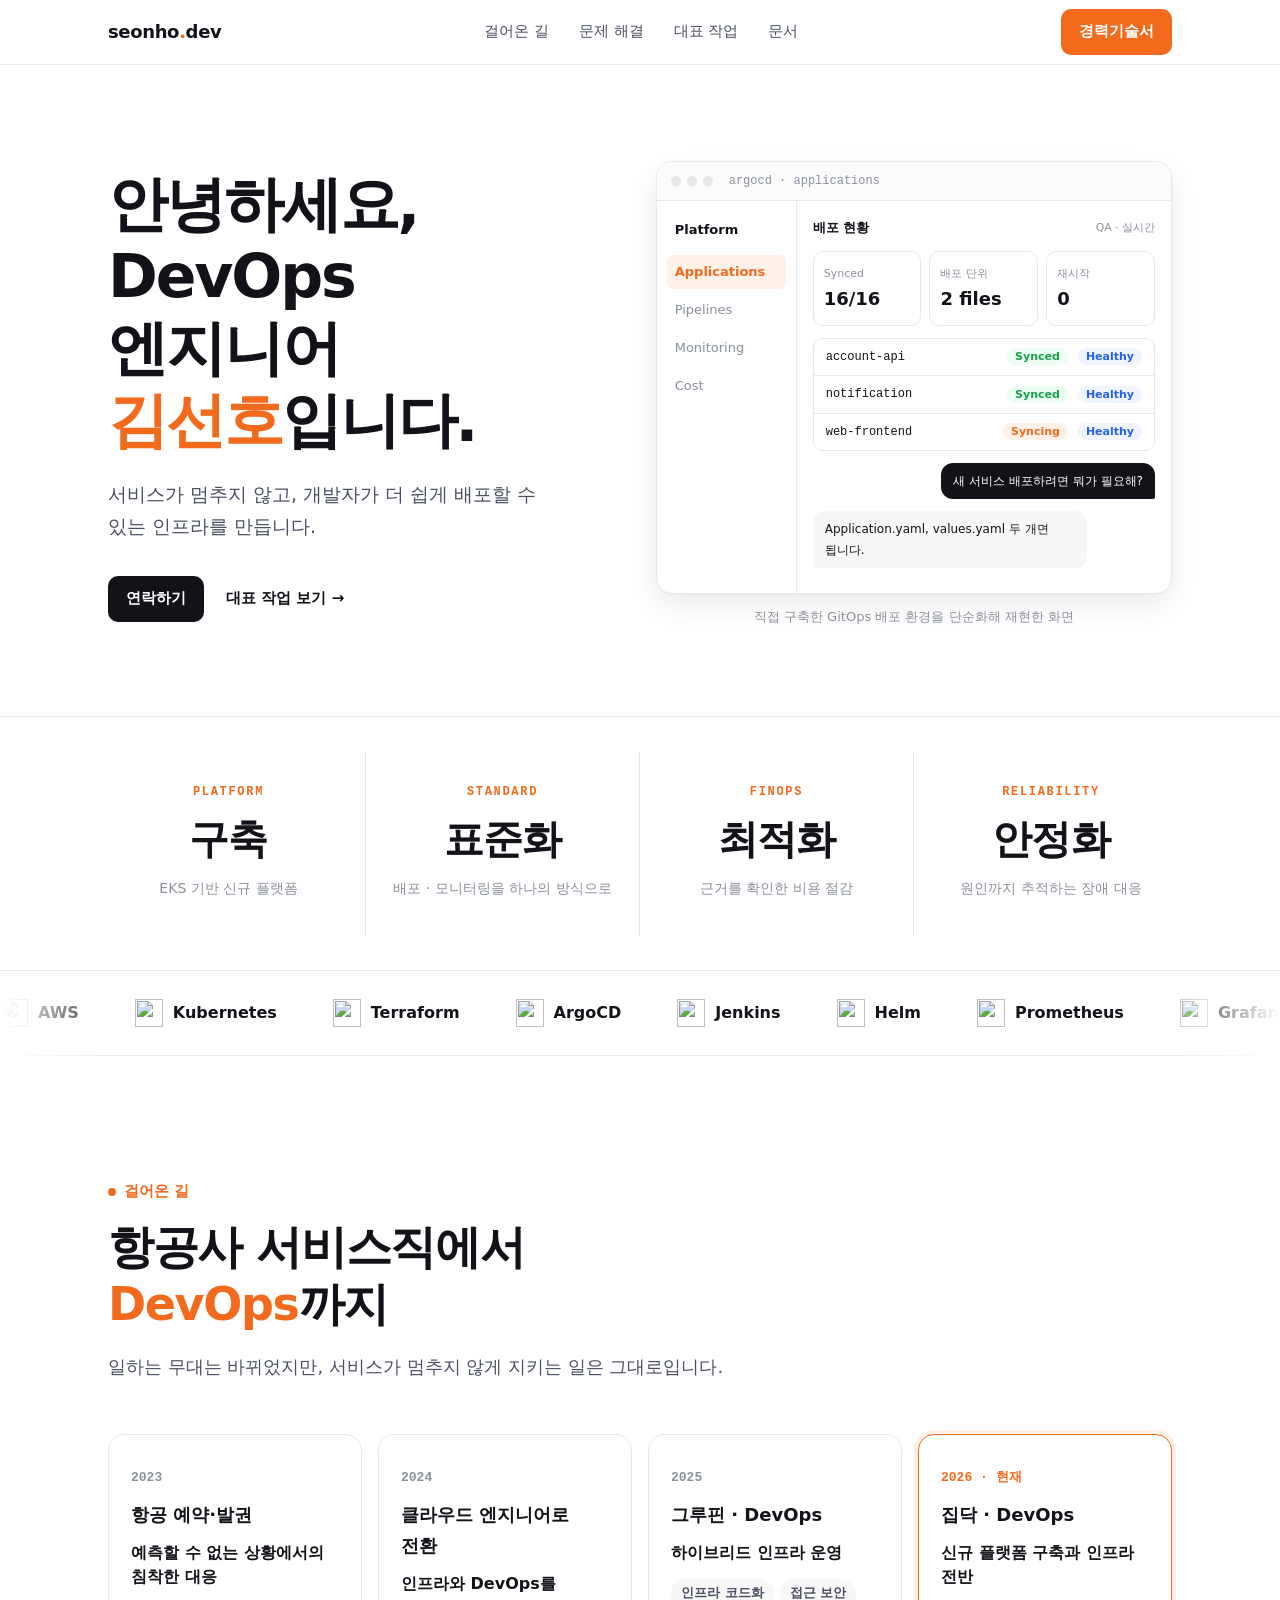
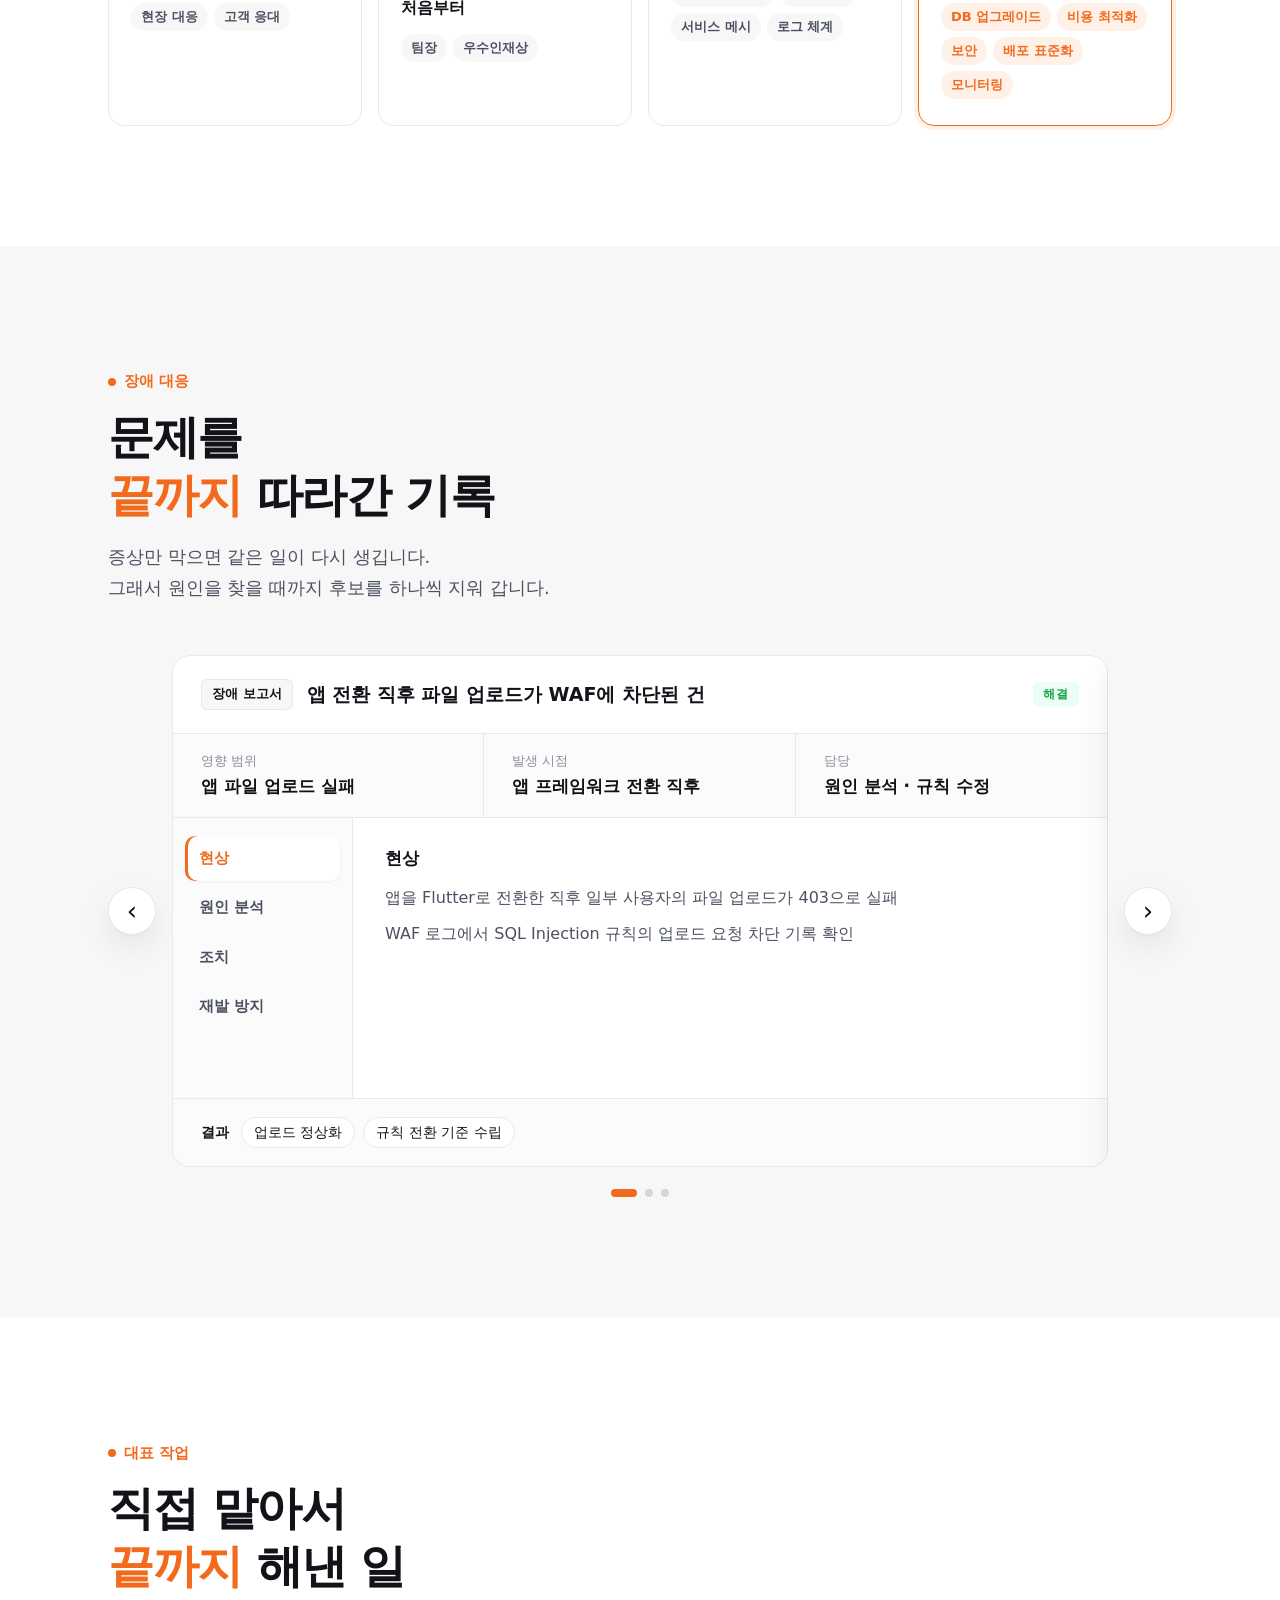
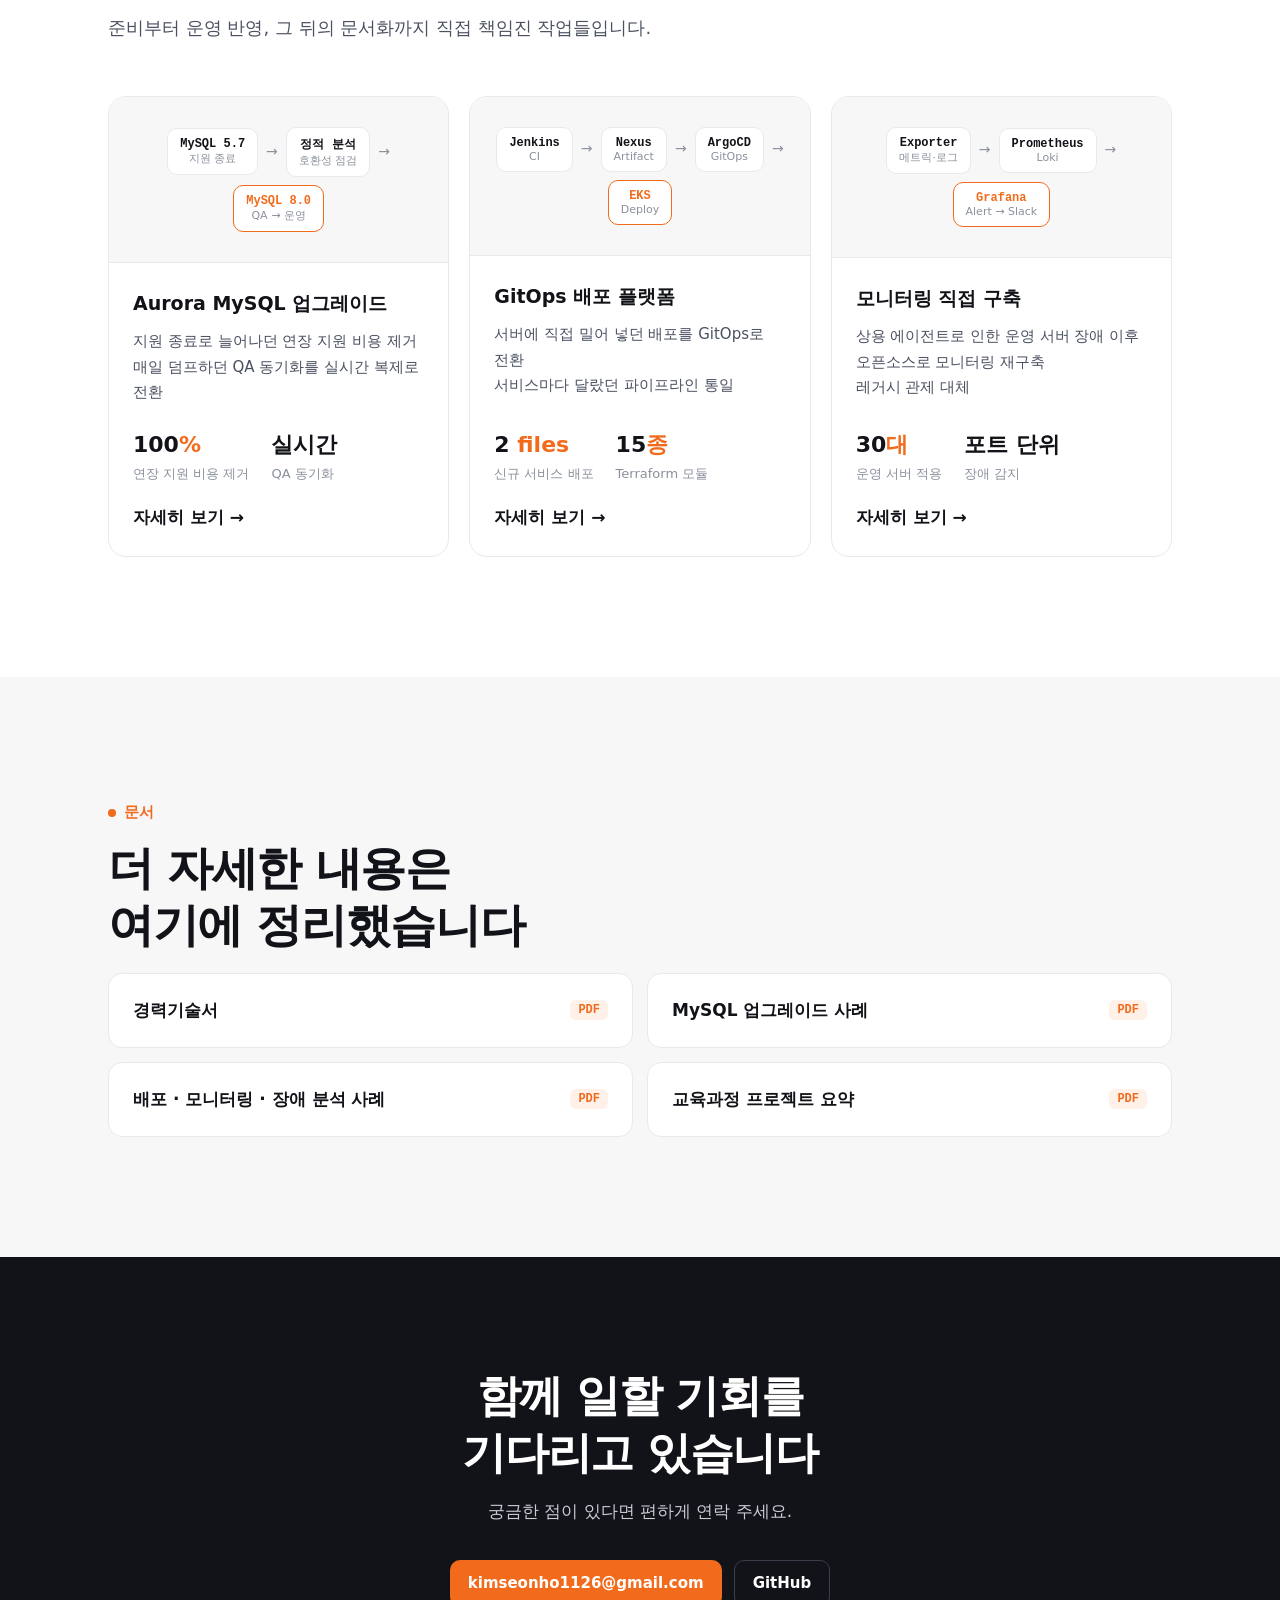
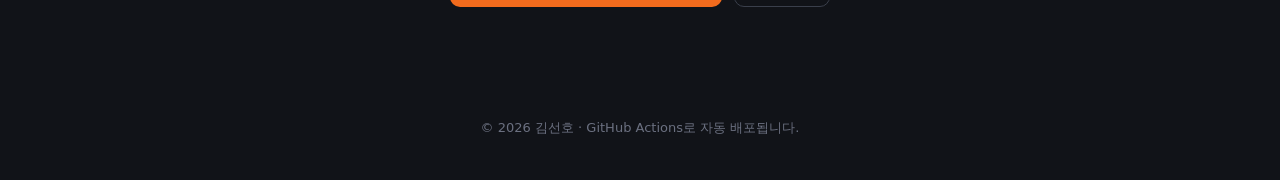
==== commit 99d5a7dc: "copy tone and hero fix" ====
--- a/site/index.html
+++ b/site/index.html
@@ -187,7 +187,7 @@
 <!-- 문제 해결 -->
 <section id="how" class="section alt reveal">
   <div class="wrap">
-    <p class="eyebrow">장애 대응 기록</p>
+    <p class="eyebrow">장애 대응</p>
     <h2>문제를<br><span class="accent">끝까지</span> 따라간 기록</h2>
     <p class="sub">증상만 막으면 같은 일이 다시 생깁니다.<br>그래서 원인을 찾을 때까지 후보를 하나씩 지워 갑니다.</p>
 
@@ -200,10 +200,10 @@
         <div class="doc-body">
           <div class="doc-tabs" role="tablist" aria-label="보고서 항목"><button role="tab" id="c1t0" aria-controls="c1p0" aria-selected="true" class="on">현상</button><button role="tab" id="c1t1" aria-controls="c1p1" aria-selected="false">원인 분석</button><button role="tab" id="c1t2" aria-controls="c1p2" aria-selected="false">조치</button><button role="tab" id="c1t3" aria-controls="c1p3" aria-selected="false">재발 방지</button></div>
           <div class="doc-panels">
-            <div role="tabpanel" id="c1p0" aria-labelledby="c1t0"><h4>현상</h4><p>앱을 Flutter로 전환한 직후, 일부 사용자의 파일 업로드가 403으로 실패했습니다.</p><p>WAF 로그에서 SQL Injection 규칙이 업로드 요청을 차단한 기록을 확인했습니다.</p></div>
-            <div role="tabpanel" id="c1p1" aria-labelledby="c1t1" hidden><h4>원인 분석</h4><p>새 HTTP 라이브러리는 업로드 구분자가 "----"로 시작하는데, 이것이 SQL 주석 패턴으로 오인되고 있었습니다.</p><p>30일치 로그를 대조해 기존 라이브러리 요청은 한 번도 걸리지 않았고, 새 라이브러리 요청은 등장 즉시 차단됐다는 것을 확인했습니다.</p></div>
-            <div role="tabpanel" id="c1p2" aria-labelledby="c1t2" hidden><h4>조치</h4><p>해당 규칙의 업로드 본문 검사만 관찰 모드로 바꾸고, 업로드 경로에만 예외를 두는 Custom Rule을 추가했습니다.</p><p>다른 요청은 기존처럼 그대로 검사되도록 범위를 좁혔습니다.</p></div>
-            <div role="tabpanel" id="c1p3" aria-labelledby="c1t3" hidden><h4>재발 방지</h4><p>예외는 IP가 아니라 경로와 라벨 기준으로 관리하도록 바꿨습니다.</p><p>새 규칙은 하루 동안 정상 트래픽 매칭 0건을 확인한 뒤에만 차단으로 전환하는 기준을 정했습니다.</p><p>허용된 IP가 차단되면 상세 내역이 Slack으로 바로 오도록 알림을 만들었습니다.</p></div>
+            <div role="tabpanel" id="c1p0" aria-labelledby="c1t0"><h4>현상</h4><p>앱을 Flutter로 전환한 직후 일부 사용자의 파일 업로드가 403으로 실패</p><p>WAF 로그에서 SQL Injection 규칙의 업로드 요청 차단 기록 확인</p></div>
+            <div role="tabpanel" id="c1p1" aria-labelledby="c1t1" hidden><h4>원인 분석</h4><p>새 HTTP 라이브러리의 업로드 구분자가 "----"로 시작해 SQL 주석 패턴으로 오인</p><p>30일치 로그 대조로 기존 라이브러리 요청은 미탐지, 새 라이브러리 요청은 등장 즉시 차단됨을 확인</p></div>
+            <div role="tabpanel" id="c1p2" aria-labelledby="c1t2" hidden><h4>조치</h4><p>해당 규칙의 업로드 본문 검사만 관찰 모드로 전환</p><p>업로드 경로에만 예외를 두는 Custom Rule 추가, 나머지 요청은 기존대로 검사</p></div>
+            <div role="tabpanel" id="c1p3" aria-labelledby="c1t3" hidden><h4>재발 방지</h4><p>예외 기준을 IP에서 경로·라벨 기준으로 변경</p><p>신규 규칙은 하루 동안 정상 트래픽 매칭 0건 확인 후 차단 전환</p><p>허용 IP 차단 시 상세 내역 Slack 자동 알림</p></div>
           </div>
         </div>
         <footer class="inc-foot"><span>결과</span><ul><li>업로드 정상화</li><li>규칙 전환 기준 수립</li></ul></footer>
@@ -214,10 +214,10 @@
         <div class="doc-body">
           <div class="doc-tabs" role="tablist" aria-label="보고서 항목"><button role="tab" id="c2t0" aria-controls="c2p0" aria-selected="true" class="on">현상</button><button role="tab" id="c2t1" aria-controls="c2p1" aria-selected="false">원인 분석</button><button role="tab" id="c2t2" aria-controls="c2p2" aria-selected="false">조치</button><button role="tab" id="c2t3" aria-controls="c2p3" aria-selected="false">재발 방지</button></div>
           <div class="doc-panels">
-            <div role="tabpanel" id="c2p0" aria-labelledby="c2t0"><h4>현상</h4><p>인증번호 요청 API는 바로 성공으로 응답하는데, 실제 메일은 최대 12~16분 뒤에 도착했습니다.</p></div>
-            <div role="tabpanel" id="c2p1" aria-labelledby="c2t1" hidden><h4>원인 분석</h4><p>알림 서비스 로그에서 DB 저장이 매번 실패하는 것을 확인했습니다.</p><p>코드에는 있는 컬럼이 QA DB 스키마에는 반영되지 않아 저장 쿼리가 실패하고 있었습니다.</p><p>저장에 실패한 메시지가 큐에서 30초마다 다시 전달되며 재시도를 반복한 것이 지연의 원인이었습니다.</p></div>
-            <div role="tabpanel" id="c2p2" aria-labelledby="c2t2" hidden><h4>조치</h4><p>누락된 컬럼을 추가한 뒤 재시도 없이 0.2초 만에 발송되는 것을 확인했습니다.</p><p>다른 데이터를 지운 상태에서도 바로 처리되는지 확인해, 이 컬럼이 유일한 원인임을 확정했습니다.</p></div>
-            <div role="tabpanel" id="c2p3" aria-labelledby="c2t3" hidden><h4>재발 방지</h4><p>같은 변경을 모든 환경에 정식 반영하고 스키마 문서도 갱신하도록 요청했습니다.</p><p>조사 중 발견한 별건도 함께 보고했습니다.</p><p>메일 템플릿이 DB 없이 만료 시간 없는 캐시에만 남아 있어, 캐시가 재시작되면 바로 발송이 실패할 수 있는 상태였습니다.</p></div>
+            <div role="tabpanel" id="c2p0" aria-labelledby="c2t0"><h4>현상</h4><p>인증번호 요청 API는 즉시 성공 응답, 실제 메일은 최대 12~16분 뒤 도착</p></div>
+            <div role="tabpanel" id="c2p1" aria-labelledby="c2t1" hidden><h4>원인 분석</h4><p>알림 서비스 로그에서 DB 저장 실패 반복 확인</p><p>코드에 있는 컬럼이 QA DB 스키마에 미반영되어 저장 쿼리 실패</p><p>저장에 실패한 메시지가 큐에서 30초마다 재전달되며 재시도 반복</p></div>
+            <div role="tabpanel" id="c2p2" aria-labelledby="c2t2" hidden><h4>조치</h4><p>누락 컬럼 추가 후 재시도 없이 0.2초 발송 확인</p><p>다른 데이터를 지운 상태에서도 즉시 처리되는지 확인해 유일한 원인으로 확정</p></div>
+            <div role="tabpanel" id="c2p3" aria-labelledby="c2t3" hidden><h4>재발 방지</h4><p>전 환경 스키마 정식 반영 및 스키마 문서 갱신 요청</p><p>조사 중 발견한 별건 보고</p><p>메일 템플릿이 만료 시간 없는 캐시에만 존재해, 캐시 재시작 시 발송 실패 위험</p></div>
           </div>
         </div>
         <footer class="inc-foot"><span>결과</span><ul><li>발송 지연 16분 → 0.2초</li><li>숨은 장애 위험 사전 보고</li></ul></footer>
@@ -228,10 +228,10 @@
         <div class="doc-body">
           <div class="doc-tabs" role="tablist" aria-label="보고서 항목"><button role="tab" id="c3t0" aria-controls="c3p0" aria-selected="true" class="on">현상</button><button role="tab" id="c3t1" aria-controls="c3p1" aria-selected="false">원인 분석</button><button role="tab" id="c3t2" aria-controls="c3p2" aria-selected="false">조치</button><button role="tab" id="c3t3" aria-controls="c3p3" aria-selected="false">재발 방지</button></div>
           <div class="doc-panels">
-            <div role="tabpanel" id="c3p0" aria-labelledby="c3t0"><h4>현상</h4><p>매일 10시와 18시에 CPU가 평소 20%대에서 70%까지 오르는 패턴을 확인했습니다.</p><p>시간이 정확히 반복된다는 점에서 예약 작업을 먼저 의심했습니다.</p></div>
-            <div role="tabpanel" id="c3p1" aria-labelledby="c3t1" hidden><h4>원인 분석</h4><p>VPC Flow Logs로 해당 시각 DB에 붙는 접속 출처를 좁히고, 서버 33대의 크론, DB 이벤트 스케줄러, 애플리케이션 스케줄러를 차례로 확인하며 후보를 지웠습니다.</p><p>마지막으로 남은 Lambda 배치를 디컴파일해, 월별 통계 약 2만 건을 지우고 다시 쓰는 로직을 찾았습니다.</p><p>이 대량 변경이 실시간 복제로 그대로 넘어오며 부하를 만들고 있었습니다.</p></div>
-            <div role="tabpanel" id="c3p2" aria-labelledby="c3t2" hidden><h4>조치</h4><p>운영팀과 테이블 사용 여부를 확인한 뒤 해당 통계 테이블을 복제 대상에서 제외했습니다.</p></div>
-            <div role="tabpanel" id="c3p3" aria-labelledby="c3t3" hidden><h4>재발 방지</h4><p>복제 대상 테이블을 추가하거나 뺄 때 확인할 기준을 정리했습니다.</p><p>원인 분석 과정은 같은 유형의 부하를 빠르게 찾을 수 있도록 문서로 남겼습니다.</p></div>
+            <div role="tabpanel" id="c3p0" aria-labelledby="c3t0"><h4>현상</h4><p>매일 10시·18시 CPU가 평소 20%대에서 70%까지 상승</p><p>정확히 반복되는 시간 패턴으로 예약 작업 의심</p></div>
+            <div role="tabpanel" id="c3p1" aria-labelledby="c3t1" hidden><h4>원인 분석</h4><p>VPC Flow Logs로 해당 시각 DB 접속 출처 범위 축소</p><p>서버 33대 크론, DB 이벤트 스케줄러, 애플리케이션 스케줄러 순으로 후보 제거</p><p>마지막으로 남은 Lambda 배치 디컴파일, 월별 통계 약 2만 건 삭제 후 재적재 로직 확인</p><p>해당 대량 변경이 실시간 복제로 그대로 전달되어 부하 발생</p></div>
+            <div role="tabpanel" id="c3p2" aria-labelledby="c3t2" hidden><h4>조치</h4><p>운영팀과 테이블 사용 여부 확인 후 통계 테이블을 복제 대상에서 제외</p></div>
+            <div role="tabpanel" id="c3p3" aria-labelledby="c3t3" hidden><h4>재발 방지</h4><p>복제 대상 테이블 추가·제외 시 확인 기준 정리</p><p>원인 분석 과정 문서화</p></div>
           </div>
         </div>
         <footer class="inc-foot"><span>결과</span><ul><li>반복 부하 원인 제거</li><li>복제 대상 관리 기준 수립</li></ul></footer>
@@ -258,7 +258,7 @@
         </div>
         <div class="work-body">
           <h3>Aurora MySQL 업그레이드</h3>
-          <p>지원 종료로 늘어나던 연장 지원 비용을 없앴습니다.<br>매일 덤프하던 QA 동기화도 실시간 복제로 바꿨습니다.</p>
+          <p>지원 종료로 늘어나던 연장 지원 비용 제거<br>매일 덤프하던 QA 동기화를 실시간 복제로 전환</p>
           <ul class="facts"><li><b>100<span>%</span></b>연장 지원 비용 제거</li><li><b>실시간</b>QA 동기화</li></ul>
           <button class="more" data-pdf="docs/mysql-upgrade.pdf" data-title="MySQL 5.7 → 8.0 업그레이드">자세히 보기 →</button>
         </div>
@@ -272,7 +272,7 @@
         </div>
         <div class="work-body">
           <h3>GitOps 배포 플랫폼</h3>
-          <p>서버에 직접 밀어 넣던 배포를 GitOps로 바꿨습니다.<br>서비스마다 달랐던 파이프라인도 하나로 맞췄습니다.</p>
+          <p>서버에 직접 밀어 넣던 배포를 GitOps로 전환<br>서비스마다 달랐던 파이프라인 통일</p>
           <ul class="facts"><li><b>2<span> files</span></b>신규 서비스 배포</li><li><b>15<span>종</span></b>Terraform 모듈</li></ul>
           <button class="more" data-pdf="docs/case-studies.pdf" data-title="작업 사례">자세히 보기 →</button>
         </div>
@@ -285,7 +285,7 @@
         </div>
         <div class="work-body">
           <h3>모니터링 직접 구축</h3>
-          <p>상용 에이전트가 운영 서버 장애를 일으킨 뒤, 오픈소스로 모니터링을 다시 만들었습니다.<br>레거시 관제도 함께 대체했습니다.</p>
+          <p>상용 에이전트로 인한 운영 서버 장애 이후 오픈소스로 모니터링 재구축<br>레거시 관제 대체</p>
           <ul class="facts"><li><b>30<span>대</span></b>운영 서버 적용</li><li><b>포트 단위</b>장애 감지</li></ul>
           <button class="more" data-pdf="docs/case-studies.pdf" data-title="작업 사례">자세히 보기 →</button>
         </div>
--- a/site/assets/style.css
+++ b/site/assets/style.css
@@ -48,12 +48,12 @@
 .mock-bar { display: flex; align-items: center; gap: 6px; padding: 12px 14px; border-bottom: 1px solid var(--line); background: #fbfbfc; }
 .mock-bar i { width: 10px; height: 10px; border-radius: 50%; background: #e5e7eb; }
 .mock-bar span { margin-left: 10px; color: var(--muted); font: 12px var(--mono); }
-.mock-body { display: grid; grid-template-columns: 140px 1fr; min-height: 300px; }
+.mock-body { display: grid; grid-template-columns: 140px 1fr; height: 392px; }  /* 탭 전환 시 높이 고정 → 왼쪽 제목 흔들림 방지 */
 .mock-side { border-right: 1px solid var(--line); padding: 14px 10px; display: flex; flex-direction: column; gap: 4px; }
 .mock-side b { font-size: 13px; color: var(--ink); padding: 4px 8px 10px; }
 .mock-side span { padding: 6px 8px; border-radius: 6px; color: var(--muted); }
 .mock-side span.on { background: var(--accent-soft); color: var(--accent); font-weight: 700; }
-.mock-main { padding: 16px; display: flex; flex-direction: column; gap: 12px; }
+.mock-main { padding: 16px; display: flex; flex-direction: column; gap: 12px; overflow: hidden; }
 .mock-title { display: flex; justify-content: space-between; align-items: center; color: var(--ink); font-weight: 700; }
 .mock-title small { font-weight: 500; color: var(--muted); }
 .kpis { display: grid; grid-template-columns: repeat(3, 1fr); gap: 8px; }
@@ -267,3 +267,5 @@
 }
 
 .doc-type.imp { color: #2563eb; background: #eff4ff; border-color: #dbe5ff; }
+
+.mock-main > * { flex-shrink: 0; }
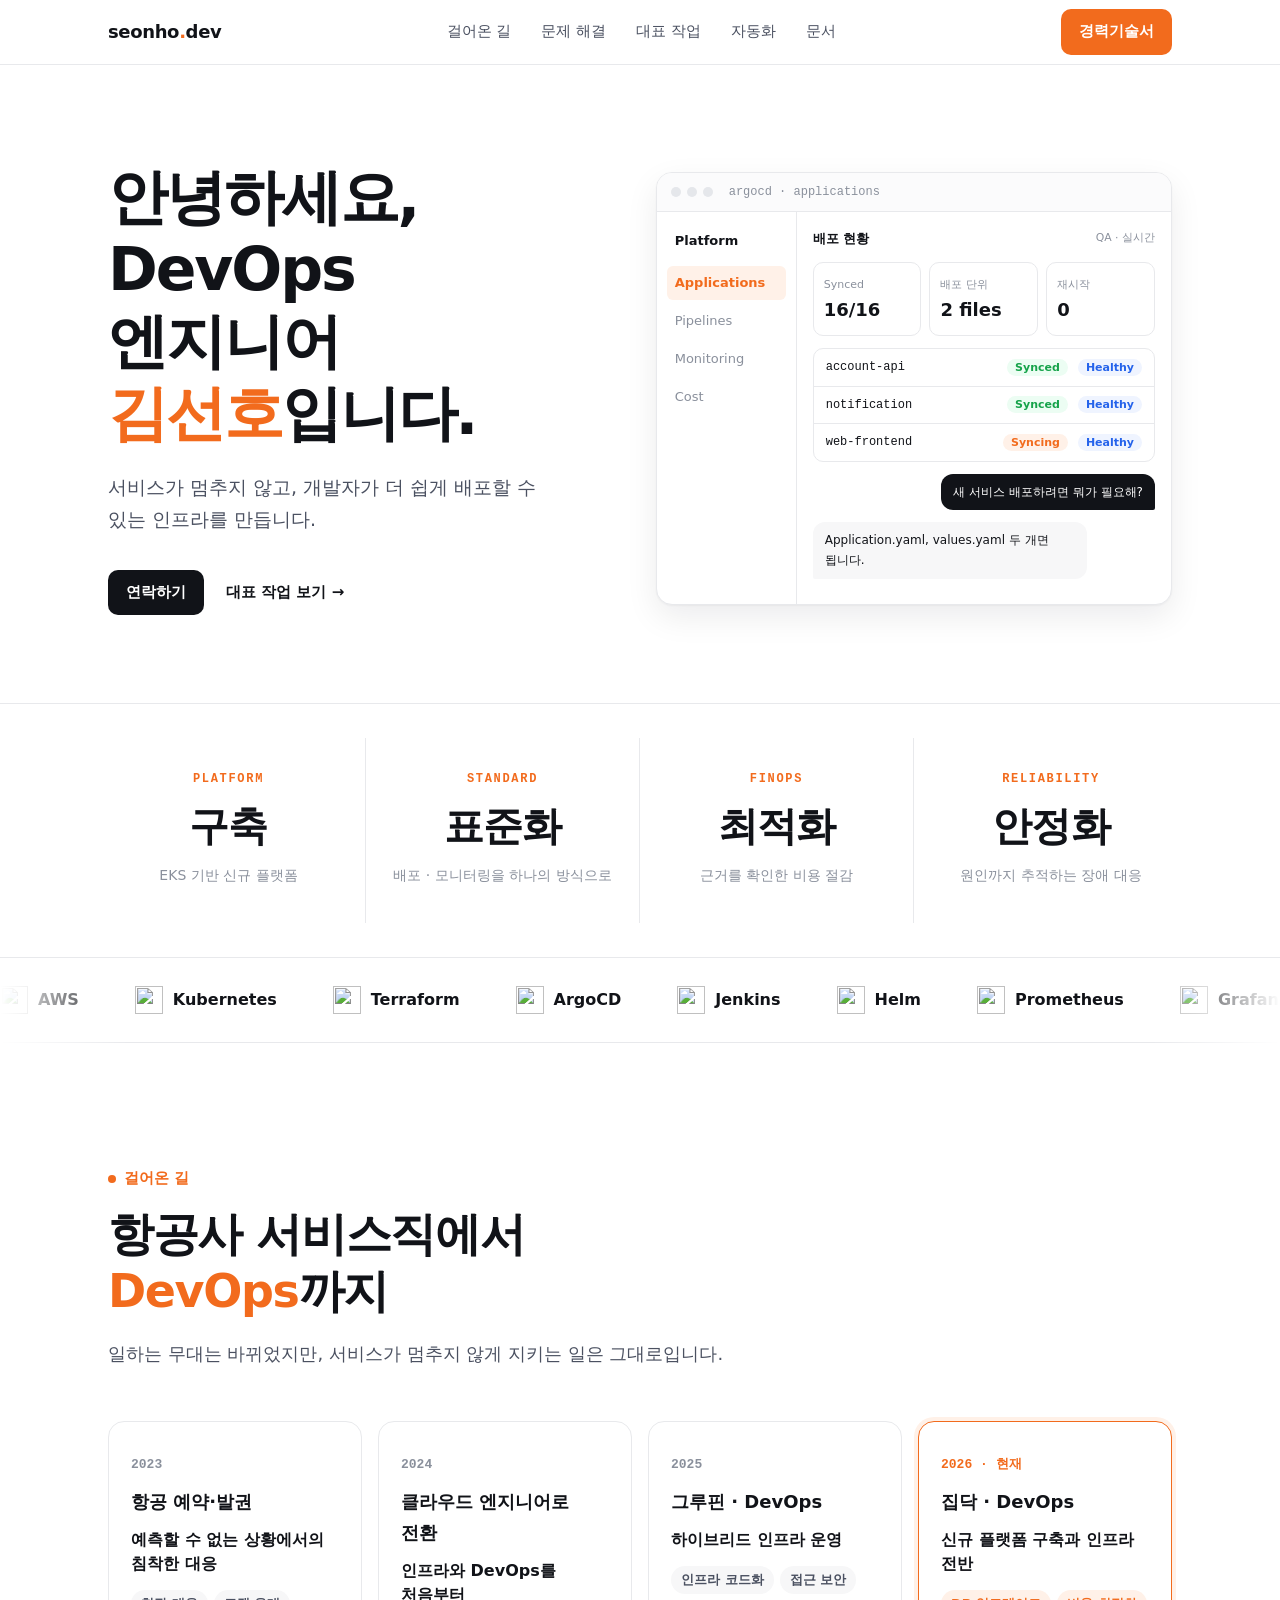
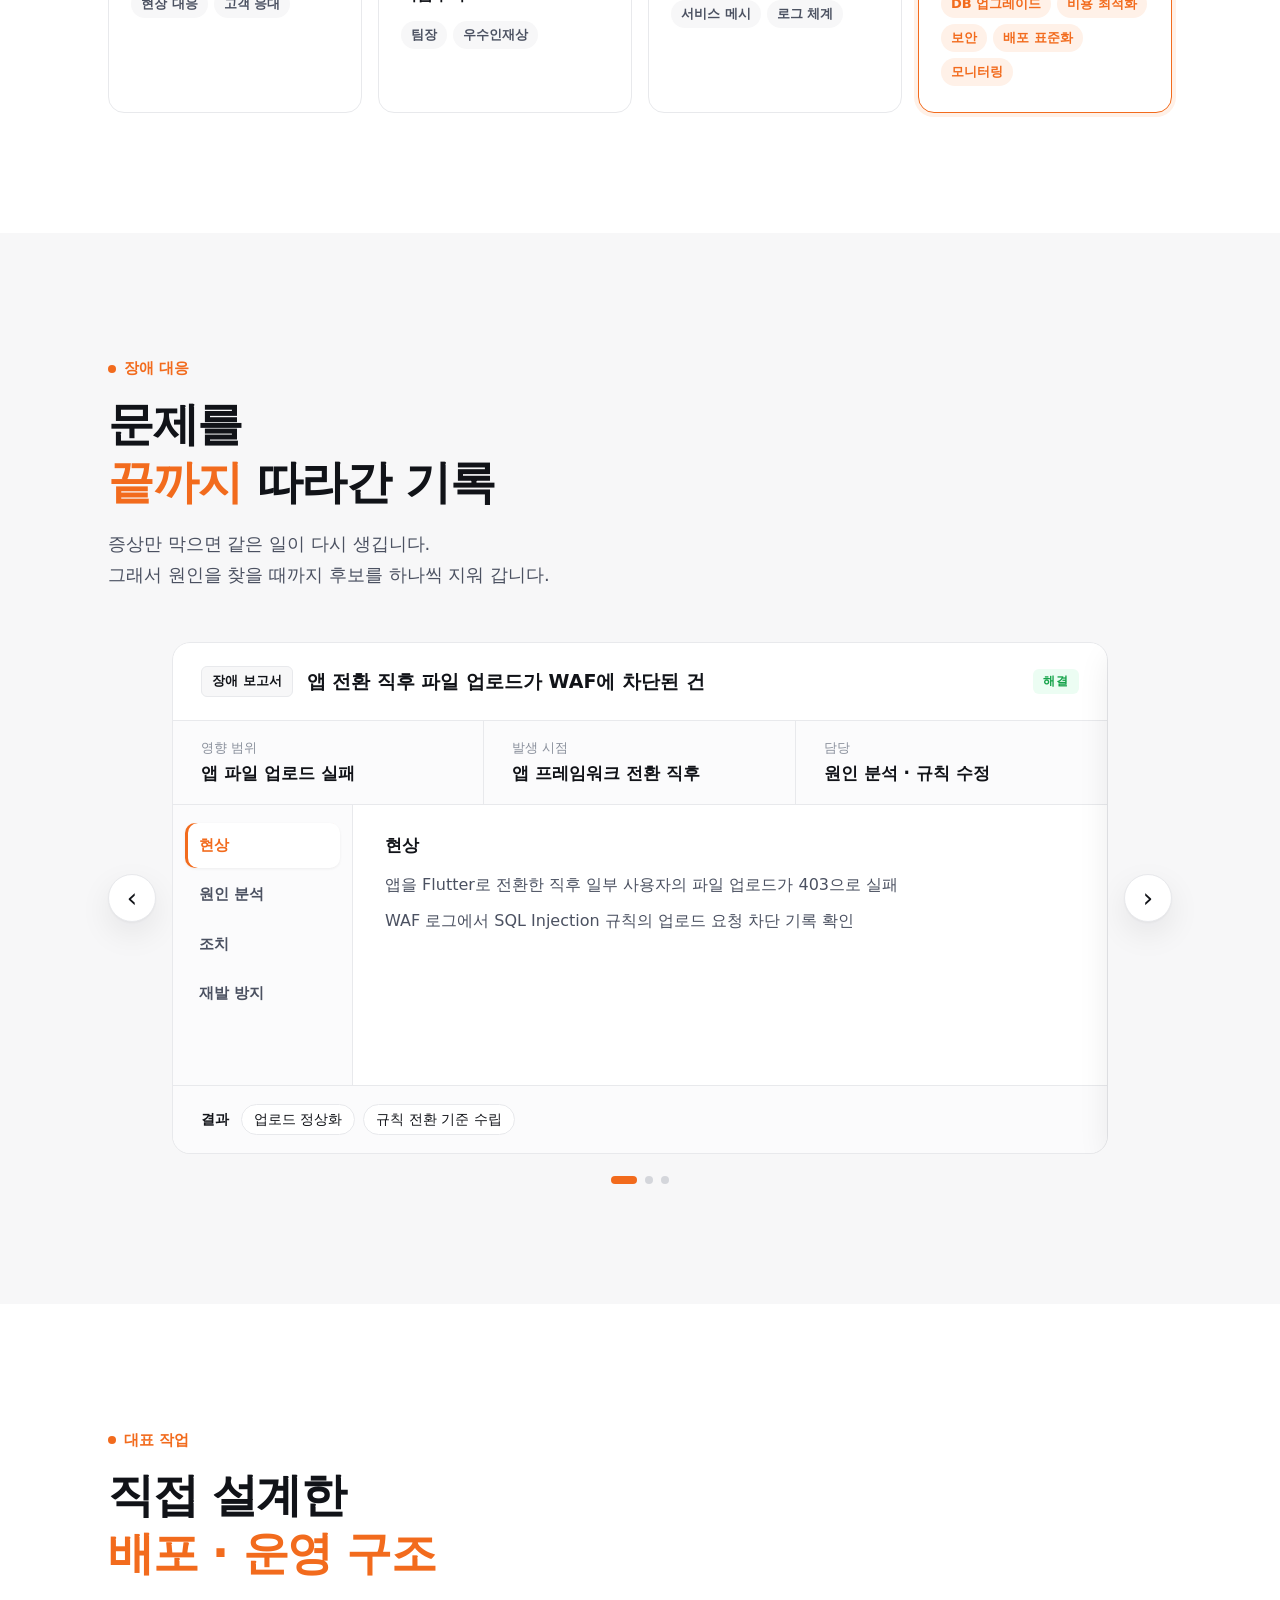
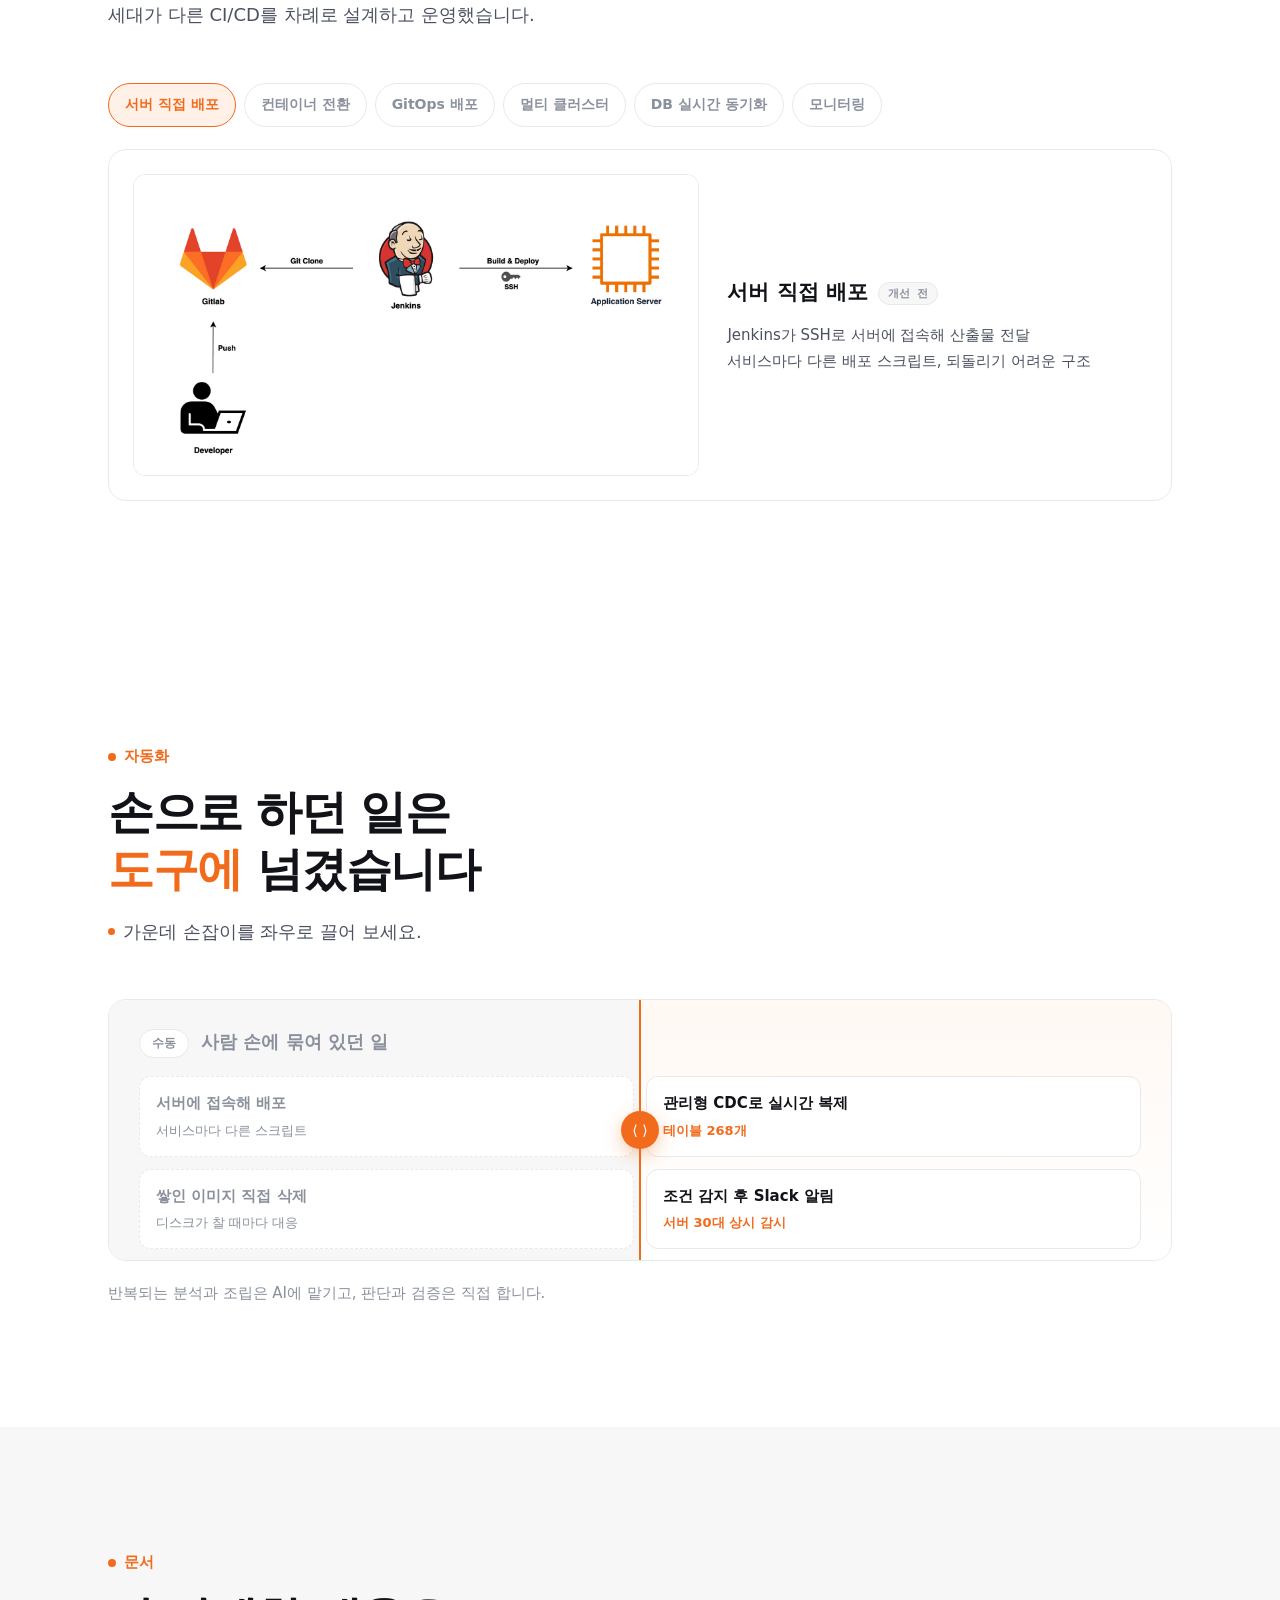
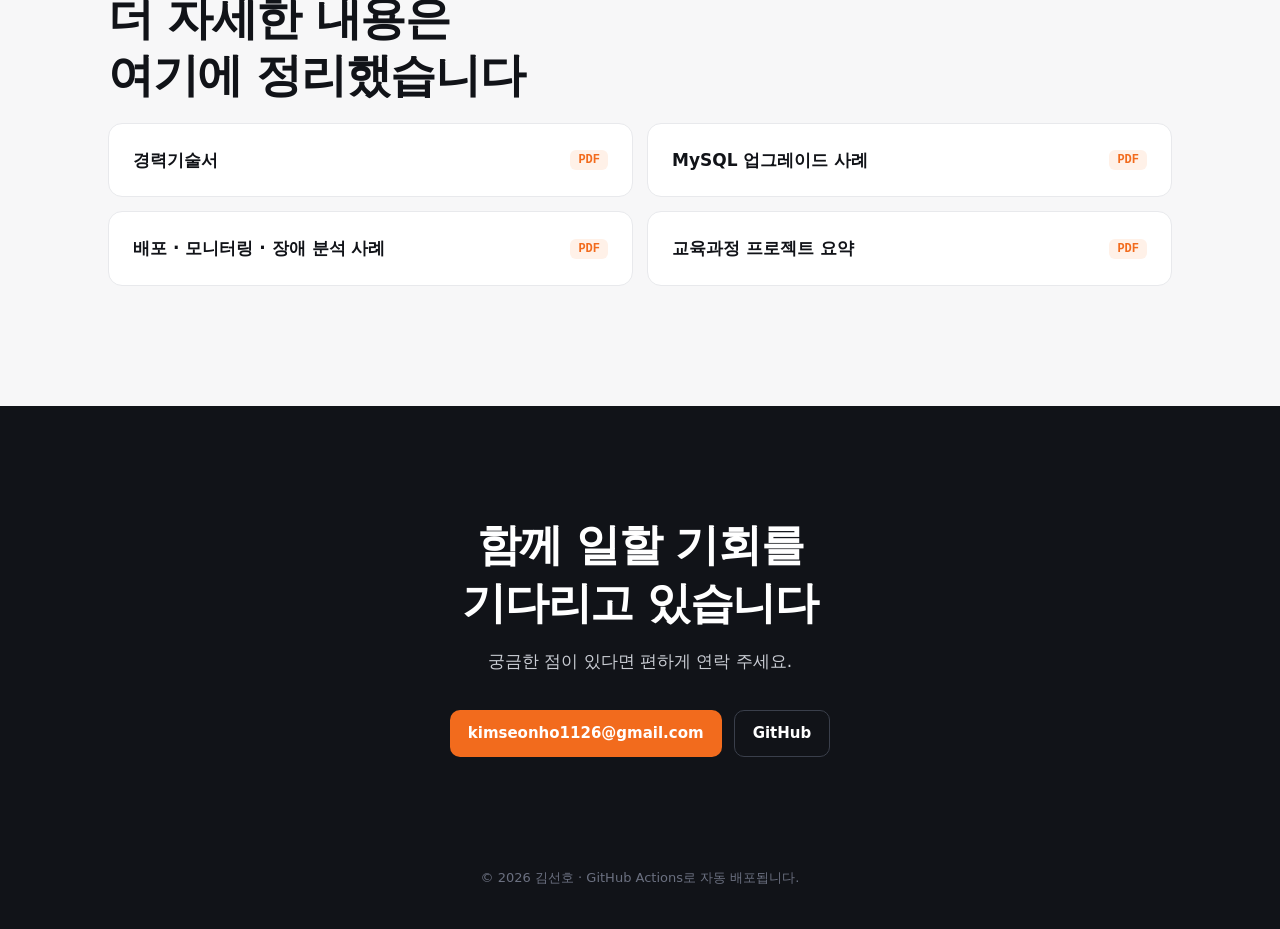
==== commit 4766e318: "ADD Automation" ====
--- a/site/index.html
+++ b/site/index.html
@@ -18,7 +18,7 @@
   <div class="wrap">
     <a href="#" class="logo">seonho<span class="accent">.</span>dev</a>
     <nav aria-label="섹션 이동">
-      <a href="#story">걸어온 길</a><a href="#how">문제 해결</a><a href="#work">대표 작업</a><a href="#docs">문서</a>
+      <a href="#story">걸어온 길</a><a href="#how">문제 해결</a><a href="#work">대표 작업</a><a href="#auto">자동화</a><a href="#docs">문서</a>
     </nav>
     <button class="cta" data-pdf="docs/career.pdf" data-title="경력기술서">경력기술서</button>
   </div>
@@ -67,12 +67,12 @@
           <div class="mock-main" id="tab-pipe" role="tabpanel" hidden>
             <div class="mock-title">QA 배포 파이프라인 <small>Shared Library</small></div>
             <div class="stages">
-              <span class="ok">Checkout</span><span class="ok">Build</span><span class="ok">Push</span><span class="ok">GitOps</span><span class="ok">Sync</span><span class="ok">Prune</span>
+              <span class="ok">Build</span><span class="ok">Push</span><span class="ok">GitOps</span><span class="ok">Sync</span>
             </div>
             <div class="apps">
-              <div>#56 qa-20260921-56-917d21b3<span class="pill sync">Success</span><span class="pill heal">1m 42s</span></div>
-              <div>#55 qa-20260921-55-3a9c01e4<span class="pill sync">Success</span><span class="pill heal">1m 38s</span></div>
-              <div>#54 qa-20260920-54-8b72d6f0<span class="pill sync">Success</span><span class="pill heal">1m 51s</span></div>
+              <div>#56 qa-917d21b3<span class="pill sync">Success</span><span class="pill heal">1m 42s</span></div>
+              <div>#55 qa-3a9c01e4<span class="pill sync">Success</span><span class="pill heal">1m 38s</span></div>
+              <div>#54 qa-8b72d6f0<span class="pill sync">Success</span><span class="pill heal">1m 51s</span></div>
             </div>
             <div class="chat bot">운영 배포는 승인 후 Deploy Job에서 진행됩니다.</div>
           </div>
@@ -96,16 +96,14 @@
               <div><span>Before</span><i style="width:100%"></i><b>100</b></div>
               <div><span>After</span><i class="after" style="width:43%"></i><b>43</b></div>
             </div>
-            <div class="kpis">
-              <div><em>RDS</em><b>-57%</b></div>
-              <div><em>Extended Support</em><b>0</b></div>
+            <div class="kpis two">
+              <div><em>절감률</em><b>-57%</b></div>
               <div><em>유휴 리소스</em><b>정리</b></div>
             </div>
             <div class="chat bot">지우기 전에 트래픽 로그로 미사용부터 확인했습니다.</div>
           </div>
         </div>
       </div>
-      <figcaption class="mock-cap">직접 구축한 GitOps 배포 환경을 단순화해 재현한 화면</figcaption>
     </figure>
   </div>
 </section>
@@ -247,50 +245,122 @@
 <section id="work" class="section reveal">
   <div class="wrap">
     <p class="eyebrow">대표 작업</p>
-    <h2>직접 맡아서<br><span class="accent">끝까지</span> 해낸 일</h2>
-    <p class="sub">준비부터 운영 반영, 그 뒤의 문서화까지 직접 책임진 작업들입니다.</p>
-    <div class="works">
-      <article class="work">
-        <div class="flow" aria-hidden="true">
-          <span class="node">MySQL 5.7<small>지원 종료</small></span><span class="arrow">→</span>
-          <span class="node">정적 분석<small>호환성 점검</small></span><span class="arrow">→</span>
-          <span class="node new">MySQL 8.0<small>QA → 운영</small></span>
-        </div>
-        <div class="work-body">
-          <h3>Aurora MySQL 업그레이드</h3>
-          <p>지원 종료로 늘어나던 연장 지원 비용 제거<br>매일 덤프하던 QA 동기화를 실시간 복제로 전환</p>
-          <ul class="facts"><li><b>100<span>%</span></b>연장 지원 비용 제거</li><li><b>실시간</b>QA 동기화</li></ul>
-          <button class="more" data-pdf="docs/mysql-upgrade.pdf" data-title="MySQL 5.7 → 8.0 업그레이드">자세히 보기 →</button>
-        </div>
-      </article>
-      <article class="work">
-        <div class="flow" aria-hidden="true">
-          <span class="node">Jenkins<small>CI</small></span><span class="arrow">→</span>
-          <span class="node">Nexus<small>Artifact</small></span><span class="arrow">→</span>
-          <span class="node">ArgoCD<small>GitOps</small></span><span class="arrow">→</span>
-          <span class="node new">EKS<small>Deploy</small></span>
-        </div>
-        <div class="work-body">
-          <h3>GitOps 배포 플랫폼</h3>
-          <p>서버에 직접 밀어 넣던 배포를 GitOps로 전환<br>서비스마다 달랐던 파이프라인 통일</p>
-          <ul class="facts"><li><b>2<span> files</span></b>신규 서비스 배포</li><li><b>15<span>종</span></b>Terraform 모듈</li></ul>
-          <button class="more" data-pdf="docs/case-studies.pdf" data-title="작업 사례">자세히 보기 →</button>
-        </div>
-      </article>
-      <article class="work">
-        <div class="flow" aria-hidden="true">
-          <span class="node">Exporter<small>메트릭·로그</small></span><span class="arrow">→</span>
-          <span class="node">Prometheus<small>Loki</small></span><span class="arrow">→</span>
-          <span class="node new">Grafana<small>Alert → Slack</small></span>
-        </div>
-        <div class="work-body">
-          <h3>모니터링 직접 구축</h3>
-          <p>상용 에이전트로 인한 운영 서버 장애 이후 오픈소스로 모니터링 재구축<br>레거시 관제 대체</p>
-          <ul class="facts"><li><b>30<span>대</span></b>운영 서버 적용</li><li><b>포트 단위</b>장애 감지</li></ul>
-          <button class="more" data-pdf="docs/case-studies.pdf" data-title="작업 사례">자세히 보기 →</button>
-        </div>
-      </article>
-    </div>
+    <h2>직접 설계한<br><span class="accent">배포 · 운영 구조</span></h2>
+    <p class="sub">세대가 다른 CI/CD를 차례로 설계하고 운영했습니다.</p>
+    <div class="gal">
+      <div class="gal-tabs" role="tablist" aria-label="아키텍처 목록">
+        <button role="tab" class="on" aria-selected="true" aria-controls="arch-1">서버 직접 배포</button>
+        <button role="tab" aria-selected="false" aria-controls="arch-2">컨테이너 전환</button>
+        <button role="tab" aria-selected="false" aria-controls="arch-3">GitOps 배포</button>
+        <button role="tab" aria-selected="false" aria-controls="arch-4">멀티 클러스터</button>
+        <button role="tab" aria-selected="false" aria-controls="arch-5">DB 실시간 동기화</button>
+        <button role="tab" aria-selected="false" aria-controls="arch-6">모니터링</button>
+      </div>
+
+      <figure class="arch" id="arch-1" role="tabpanel">
+        <button class="arch-img" data-img="img/cicd-as-is.png" data-title="서버 직접 배포 (개선 전)">
+          <img src="img/cicd-as-is.png" alt="Jenkins가 SSH로 애플리케이션 서버에 직접 배포하는 구조" loading="lazy">
+          <span class="zoom">크게 보기</span>
+        </button>
+        <figcaption>
+          <h3>서버 직접 배포 <em>개선 전</em></h3>
+          <p>Jenkins가 SSH로 서버에 접속해 산출물 전달<br>서비스마다 다른 배포 스크립트, 되돌리기 어려운 구조</p>
+        </figcaption>
+      </figure>
+
+      <figure class="arch" id="arch-2" role="tabpanel" hidden>
+        <button class="arch-img" data-img="img/cicd-to-be.png" data-title="컨테이너 전환">
+          <img src="img/cicd-to-be.png" alt="Gradle·Docker 빌드 산출물을 Nexus에 게시하고 Kubernetes로 배포하는 구조" loading="lazy">
+          <span class="zoom">크게 보기</span>
+        </button>
+        <figcaption>
+          <h3>컨테이너 전환</h3>
+          <p>빌드 산출물을 Nexus에 게시하고 컨테이너로 배포<br>빌드와 배포 분리, Multi-stage 빌드로 이미지 경량화</p>
+        </figcaption>
+      </figure>
+
+      <figure class="arch" id="arch-3" role="tabpanel" hidden>
+        <button class="arch-img" data-img="img/cicd-gitops.png" data-title="GitOps 배포 파이프라인">
+          <img src="img/cicd-gitops.png" alt="Jenkins가 이미지 태그를 커밋하고 ArgoCD가 변경을 감지해 EKS에 동기화하는 구조" loading="lazy">
+          <span class="zoom">크게 보기</span>
+        </button>
+        <figcaption>
+          <h3>GitOps 배포</h3>
+          <p>Jenkins가 이미지 태그를 커밋하고 ArgoCD가 변경을 감지해 EKS에 동기화<br>신규 서비스 추가는 설정 파일 2개</p>
+          <ul class="facts"><li><b>2<span> files</span></b>신규 서비스 배포</li><li><b>16<span>종</span></b>공용 라이브러리</li></ul>
+        </figcaption>
+      </figure>
+
+      <figure class="arch" id="arch-4" role="tabpanel" hidden>
+        <button class="arch-img" data-img="img/cicd-argocd.png" data-title="멀티 클러스터 배포">
+          <img src="img/cicd-argocd.png" alt="DevOps 계정의 ArgoCD 한 곳에서 QA와 운영 EKS 클러스터로 배포하는 구조" loading="lazy">
+          <span class="zoom">크게 보기</span>
+        </button>
+        <figcaption>
+          <h3>멀티 클러스터</h3>
+          <p>ArgoCD 한 곳에서 QA · 운영 클러스터로 배포<br>운영 배포는 승인 게이트 통과 후 진행</p>
+          <ul class="facts"><li><b>15<span>종</span></b>Terraform 모듈</li><li><b>승인 게이트</b>운영 배포 통제</li></ul>
+        </figcaption>
+      </figure>
+
+      <figure class="arch" id="arch-5" role="tabpanel" hidden>
+        <button class="arch-img" data-img="img/db-sync.png" data-title="DB 실시간 동기화">
+          <img src="img/db-sync.png" alt="Database Migration Service와 VPC Peering으로 운영 DB를 QA DB에 실시간 복제하는 구조" loading="lazy">
+          <span class="zoom">크게 보기</span>
+        </button>
+        <figcaption>
+          <h3>DB 실시간 동기화</h3>
+          <p>매일 덤프하던 QA 동기화를 관리형 복제로 전환<br>Aurora MySQL 8.0 업그레이드로 연장 지원 비용 제거</p>
+          <ul class="facts"><li><b>57<span>%</span></b>RDS 월 비용 절감</li><li><b>268<span>개</span></b>테이블 실시간 복제</li></ul>
+        </figcaption>
+      </figure>
+
+      <figure class="arch" id="arch-6" role="tabpanel" hidden>
+        <button class="arch-img" data-img="img/monitoring.png" data-title="모니터링 스택">
+          <img src="img/monitoring.png" alt="Node Exporter와 Promtail로 수집한 지표·로그를 Prometheus와 Loki로 모아 Grafana에서 보는 구조" loading="lazy">
+          <span class="zoom">크게 보기</span>
+        </button>
+        <figcaption>
+          <h3>모니터링</h3>
+          <p>상용 에이전트 장애 이후 오픈소스로 재구축<br>TCP probe로 서비스 단위 장애 감지</p>
+          <ul class="facts"><li><b>30<span>대</span></b>운영 서버 적용</li><li><b>포트 단위</b>서비스 UP · DOWN</li></ul>
+        </figcaption>
+      </figure>
+    </div>
+  </div>
+</section>
+
+<!-- 자동화 -->
+<section id="auto" class="section reveal">
+  <div class="wrap">
+    <p class="eyebrow">자동화</p>
+    <h2>손으로 하던 일은<br><span class="accent">도구에</span> 넘겼습니다</h2>
+    <p class="sub hint">가운데 손잡이를 좌우로 끌어 보세요.</p>
+
+    <div class="split" style="--x:50%">
+      <div class="split-pane manual">
+        <div class="split-head"><span class="tag">수동</span><h3>사람 손에 묶여 있던 일</h3></div>
+        <ul>
+          <li><b>서버에 접속해 배포</b><span>서비스마다 다른 스크립트</span></li>
+          <li><b>야간 덤프 후 적재</b><span>다음 날 데이터로 테스트</span></li>
+          <li><b>쌓인 이미지 직접 삭제</b><span>디스크가 찰 때마다 대응</span></li>
+          <li><b>로그 열어 확인 후 전파</b><span>알아차릴 때까지 지연</span></li>
+        </ul>
+      </div>
+      <div class="split-pane auto">
+        <div class="split-head"><span class="tag">자동</span><h3>도구가 대신 하는 일</h3></div>
+        <ul>
+          <li><b>커밋 한 번으로 배포</b><span>설정 파일 2개로 서비스 추가</span></li>
+          <li><b>관리형 CDC로 실시간 복제</b><span>테이블 268개</span></li>
+          <li><b>파이프라인 끝단에서 정리</b><span>디스크 70% → 29%</span></li>
+          <li><b>조건 감지 후 Slack 알림</b><span>서버 30대 상시 감시</span></li>
+        </ul>
+      </div>
+      <button class="split-handle" role="slider" tabindex="0" aria-label="수동과 자동 비교"
+              aria-valuemin="0" aria-valuemax="100" aria-valuenow="50">⟨ ⟩</button>
+    </div>
+
+    <p class="ai-line">반복되는 분석과 조립은 AI에 맡기고, 판단과 검증은 직접 합니다.</p>
   </div>
 </section>
 
@@ -329,6 +399,14 @@
   <iframe id="viewer-frame" title="PDF 문서"></iframe>
 </dialog>
 
+<dialog id="imgbox" aria-labelledby="imgbox-title">
+  <div class="viewer-bar">
+    <strong id="imgbox-title"></strong>
+    <span><a id="imgbox-open" target="_blank" rel="noopener">새 탭에서 열기</a><button id="imgbox-close" aria-label="닫기">✕</button></span>
+  </div>
+  <div class="imgbox-body"><img id="imgbox-img" alt=""></div>
+</dialog>
+
 <script src="assets/main.js"></script>
 </body>
 </html>
--- a/site/assets/style.css
+++ b/site/assets/style.css
@@ -57,6 +57,7 @@
 .mock-title { display: flex; justify-content: space-between; align-items: center; color: var(--ink); font-weight: 700; }
 .mock-title small { font-weight: 500; color: var(--muted); }
 .kpis { display: grid; grid-template-columns: repeat(3, 1fr); gap: 8px; }
+.kpis.two { grid-template-columns: repeat(2, 1fr); }
 .kpis div { border: 1px solid var(--line); border-radius: 10px; padding: 10px; }
 .kpis em { font-style: normal; color: var(--muted); font-size: 11px; }
 .kpis b { display: block; color: var(--ink); font-size: 18px; }
@@ -133,24 +134,57 @@
 .inc-foot ul { list-style: none; display: flex; gap: 8px; flex-wrap: wrap; }
 .inc-foot li { color: var(--ink); background: #fff; border: 1px solid var(--line); padding: 3px 12px; border-radius: 999px; }
 
-/* 대표 작업 */
-.works { display: grid; grid-template-columns: repeat(3, 1fr); gap: 20px; }
-.work { display: flex; flex-direction: column; background: #fff; border: 1px solid var(--line); border-radius: 18px; overflow: hidden; transition: transform .2s, box-shadow .2s; }
-.work:hover { transform: translateY(-4px); box-shadow: var(--shadow); }
-.flow { display: flex; flex-wrap: wrap; align-items: center; justify-content: center; gap: 8px; padding: 30px 16px; background: var(--alt); border-bottom: 1px solid var(--line); min-height: 150px; }
-.node { padding: 8px 12px; border-radius: 10px; background: #fff; border: 1px solid var(--line); font: 700 12px var(--mono); color: var(--ink); text-align: center; }
-.node small { display: block; font: 500 11px var(--font); color: var(--muted); }
-.node.new { border-color: var(--accent); color: var(--accent); }
-.arrow { color: var(--muted); font-size: 14px; }
-.work-body { padding: 24px; display: flex; flex-direction: column; gap: 10px; flex: 1; }
-.work-body h3 { font-size: 19px; }
-.work-body p { font-size: 15px; }
-.facts { list-style: none; display: flex; gap: 22px; margin-top: auto; padding-top: 10px; }
+/* 대표 작업: 아키텍처 갤러리 */
+.gal-tabs { display: flex; flex-wrap: wrap; gap: 8px; margin-bottom: 22px; }
+.gal-tabs button { padding: 9px 16px; border: 1px solid var(--line); border-radius: 999px; background: #fff; color: var(--muted); font-weight: 700; font-size: 14px; transition: border-color .2s, color .2s, background .2s; }
+.gal-tabs button:hover { color: var(--ink); border-color: var(--ink); }
+.gal-tabs button.on { background: var(--accent-soft); border-color: var(--accent); color: var(--accent); }
+.arch { display: grid; grid-template-columns: 1.35fr 1fr; gap: 28px; align-items: center; background: #fff; border: 1px solid var(--line); border-radius: 18px; padding: 24px; }
+.arch[hidden] { display: none; }   /* [hidden]이 display:grid에 밀리지 않게 */
+.arch-img { display: block; position: relative; padding: 0; background: var(--alt); border: 1px solid var(--line); border-radius: 12px; overflow: hidden; cursor: zoom-in; }
+.arch-img img { display: block; width: 100%; height: 300px; object-fit: contain; object-position: center; background: #fff; }
+.arch-img .zoom { position: absolute; right: 10px; bottom: 10px; padding: 5px 10px; border-radius: 999px; background: rgba(17,19,24,.78); color: #fff; font: 600 12px var(--font); opacity: 0; transition: opacity .2s; }
+.arch-img:hover .zoom, .arch-img:focus-visible .zoom { opacity: 1; }
+.arch figcaption { display: flex; flex-direction: column; gap: 12px; }
+.arch figcaption h3 { font-size: 21px; display: flex; align-items: center; gap: 10px; }
+.arch figcaption h3 em { font: 600 11px var(--mono); font-style: normal; color: var(--muted); background: var(--alt); border: 1px solid var(--line); border-radius: 999px; padding: 3px 9px; }
+.arch figcaption p { font-size: 15px; }
+.facts { list-style: none; display: flex; gap: 22px; padding-top: 6px; }
 .facts b { display: block; color: var(--ink); font-size: 22px; font-weight: 800; }
 .facts b span { color: var(--accent); }
 .facts li { font-size: 13px; color: var(--muted); }
-.more { align-self: flex-start; margin-top: 8px; font-weight: 700; color: var(--ink); }
-.more:hover { color: var(--accent); }
+
+/* 자동화: 수동 · 자동 비교 슬라이더 */
+.hint { display: flex; align-items: center; gap: 8px; }
+.hint::before { content: ""; width: 7px; height: 7px; border-radius: 50%; background: var(--accent); }
+.split { position: relative; height: 262px; border: 1px solid var(--line); border-radius: 18px; overflow: hidden; background: #fff; touch-action: pan-y; }
+.split-pane { position: absolute; inset: 0; padding: 26px 30px; display: flex; flex-direction: column; gap: 18px; }
+.split.dragging .split-pane, .split.dragging .split-handle { transition: none; }
+.split-pane.manual { background: var(--alt); clip-path: inset(0 calc(100% - var(--x)) 0 0); }
+.split-pane.auto { background: linear-gradient(180deg, #fff8f3, #fff); clip-path: inset(0 0 0 var(--x)); }
+.split-head { display: flex; align-items: center; gap: 12px; }
+.split-head h3 { font-size: 18px; color: var(--muted); white-space: nowrap; }
+.split-pane.auto .split-head h3 { color: var(--ink); }
+.split-pane .tag { font: 700 12px var(--mono); padding: 5px 12px; border-radius: 999px; background: #fff; border: 1px solid var(--line); color: var(--muted); }
+.split-pane.auto .tag { background: var(--accent-soft); border-color: var(--accent); color: var(--accent); }
+.split-pane ul { list-style: none; display: grid; grid-template-columns: repeat(2, minmax(0, 1fr)); gap: 12px; }
+.split-pane li { padding: 14px 16px; border: 1px solid var(--line); border-radius: 12px; background: #fff; }
+.split-pane.manual li { background: #fff; border-style: dashed; }
+.split-pane b { display: block; font-size: 15px; color: var(--muted); font-weight: 700; white-space: nowrap; }
+.split-pane span { display: block; margin-top: 3px; font-size: 13px; color: var(--muted); white-space: nowrap; }
+.split-pane.auto b { color: var(--ink); }
+.split-pane.auto span { color: var(--accent); font-weight: 600; }
+.split-handle { position: absolute; top: 50%; left: var(--x); width: 38px; height: 38px; margin: -19px 0 0 -19px; z-index: 3;
+                display: flex; align-items: center; justify-content: center; gap: 4px; border-radius: 50%;
+                background: var(--accent); color: #fff; font-size: 14px; line-height: 1; cursor: col-resize;
+                box-shadow: 0 6px 18px rgba(240,120,40,.38); }
+.split-handle::before { content: ""; position: absolute; left: 50%; top: -400px; bottom: -400px; width: 2px; margin-left: -1px; background: var(--accent); z-index: -1; }
+.split-handle:focus-visible { outline: 2px solid var(--ink); outline-offset: 3px; }
+.ai-line { margin-top: 20px; font-size: 15px; color: var(--muted); }
+
+/* 이미지 라이트박스 */
+.imgbox-body { flex: 1; overflow: auto; background: var(--alt); display: flex; align-items: center; justify-content: center; padding: 16px; }
+.imgbox-body img { max-width: 100%; height: auto; background: #fff; border-radius: 8px; }
 
 /* 문서 */
 .docs { display: grid; grid-template-columns: repeat(2, 1fr); gap: 14px; }
@@ -184,7 +218,7 @@
 @media (max-width: 960px) {
   .hero .wrap { grid-template-columns: 1fr; }
   .road { grid-template-columns: repeat(2, 1fr); }
-  .works { grid-template-columns: 1fr; }
+  .arch { grid-template-columns: 1fr; }
 }
 @media (max-width: 640px) {
   body { font-size: 16px; }
@@ -195,6 +229,13 @@
   .stats div:nth-child(2) { border-right: 0; }
   .stats div:nth-child(-n+2) { border-bottom: 1px solid var(--line); }
   .road, .docs { grid-template-columns: 1fr; }
+  .split { height: 470px; }
+  .split-pane { padding: 20px; }
+  .split-pane ul { grid-template-columns: 1fr; }
+  .split-pane.auto li, .split-pane.auto .split-head { text-align: right; justify-content: flex-end; }
+  .split-pane b, .split-pane span { white-space: normal; }
+  .split-head h3 { font-size: 16px; white-space: normal; }
+  .facts { flex-wrap: wrap; gap: 16px; }
   .mock-body { grid-template-columns: 1fr; }
   .mock-side { display: none; }
   .inc-meta { grid-template-columns: 1fr; }
@@ -214,8 +255,8 @@
 .mock-main[hidden] { display: none; }
 .mock-main { animation: fade .25s ease; }
 @keyframes fade { from { opacity: 0; transform: translateY(4px); } }
-.stages { display: flex; flex-wrap: wrap; gap: 6px; }
-.stages span { font: 600 11px var(--mono); padding: 6px 8px; border-radius: 6px; background: #ecfdf3; color: var(--ok); }
+.stages { display: flex; flex-wrap: nowrap; gap: 6px; }
+.stages span { font: 600 11px var(--mono); padding: 6px 8px; border-radius: 6px; background: #ecfdf3; color: var(--ok); white-space: nowrap; }
 .stages span::before { content: "✓ "; }
 .spark { display: flex; align-items: flex-end; gap: 4px; height: 92px; padding: 10px; border: 1px solid var(--line); border-radius: 10px; }
 .spark i { flex: 1; background: linear-gradient(var(--accent), #fbb68a); border-radius: 3px 3px 0 0; opacity: .85; }
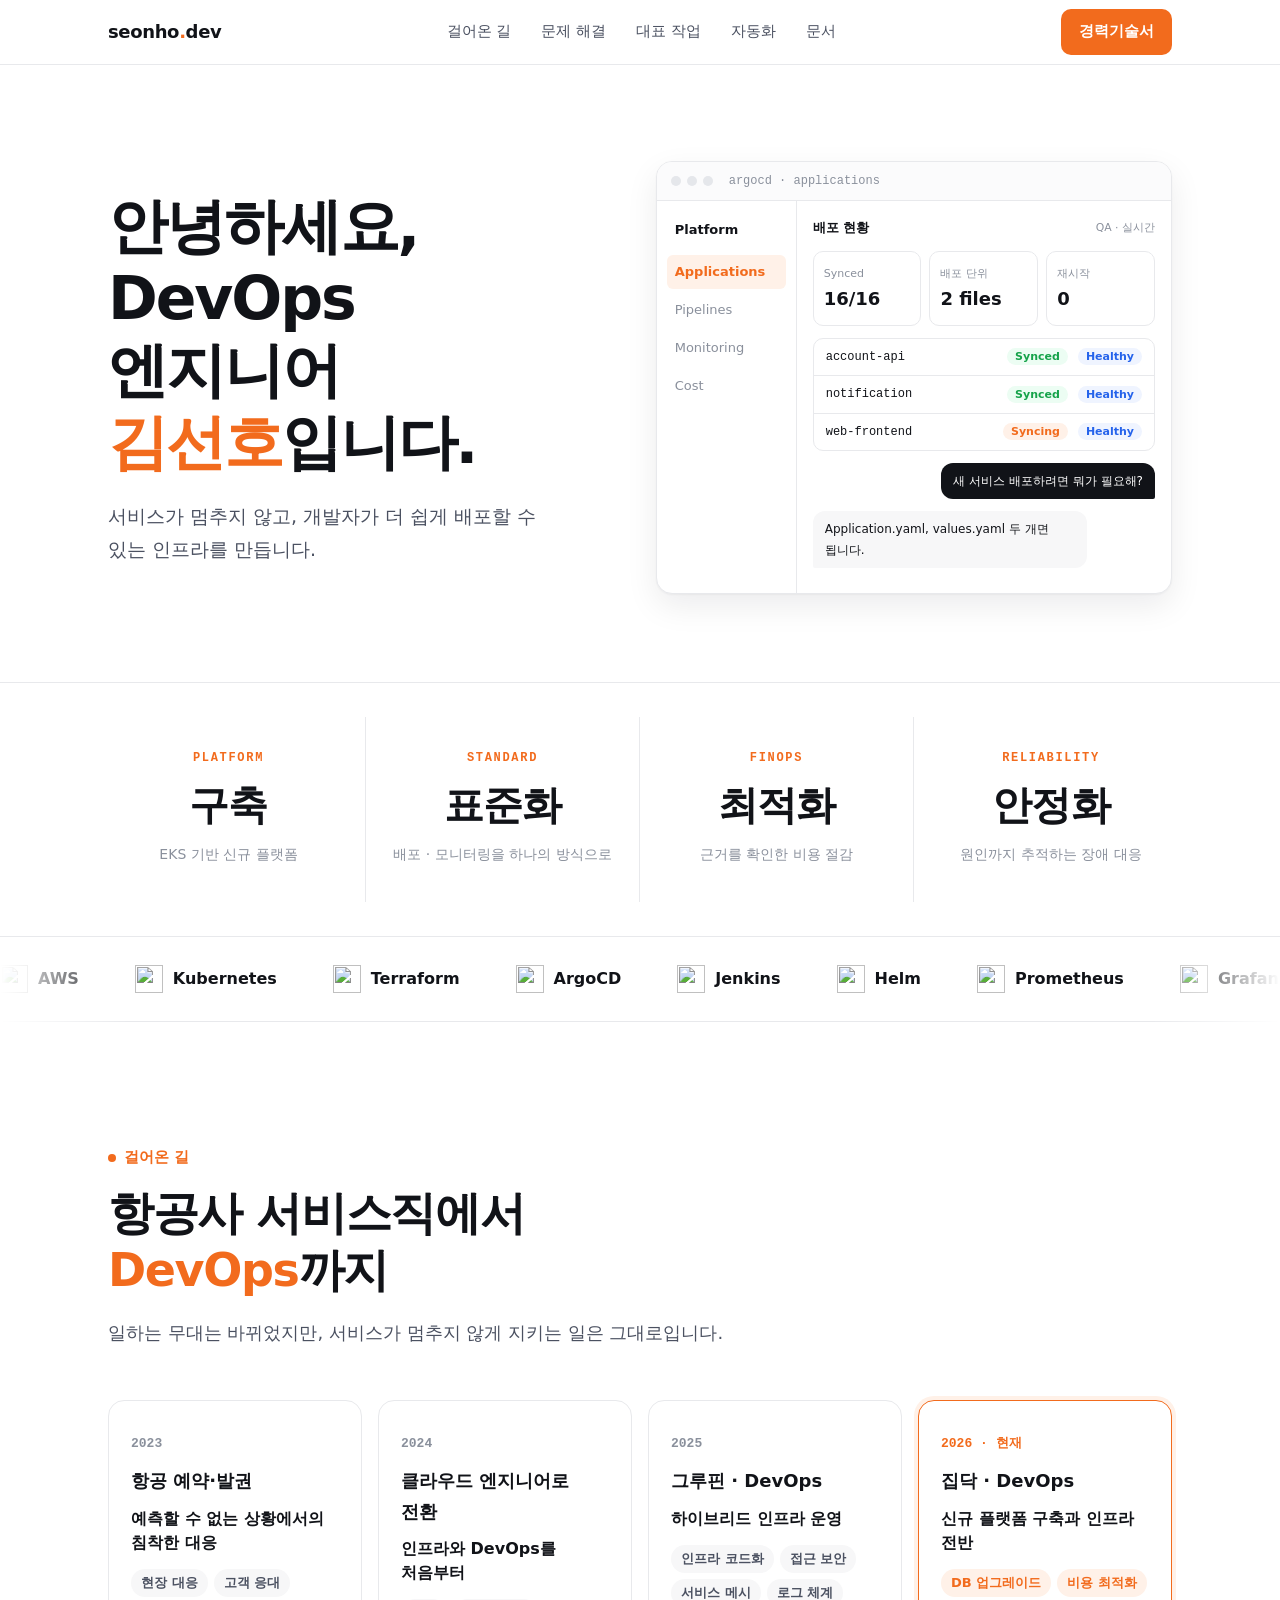
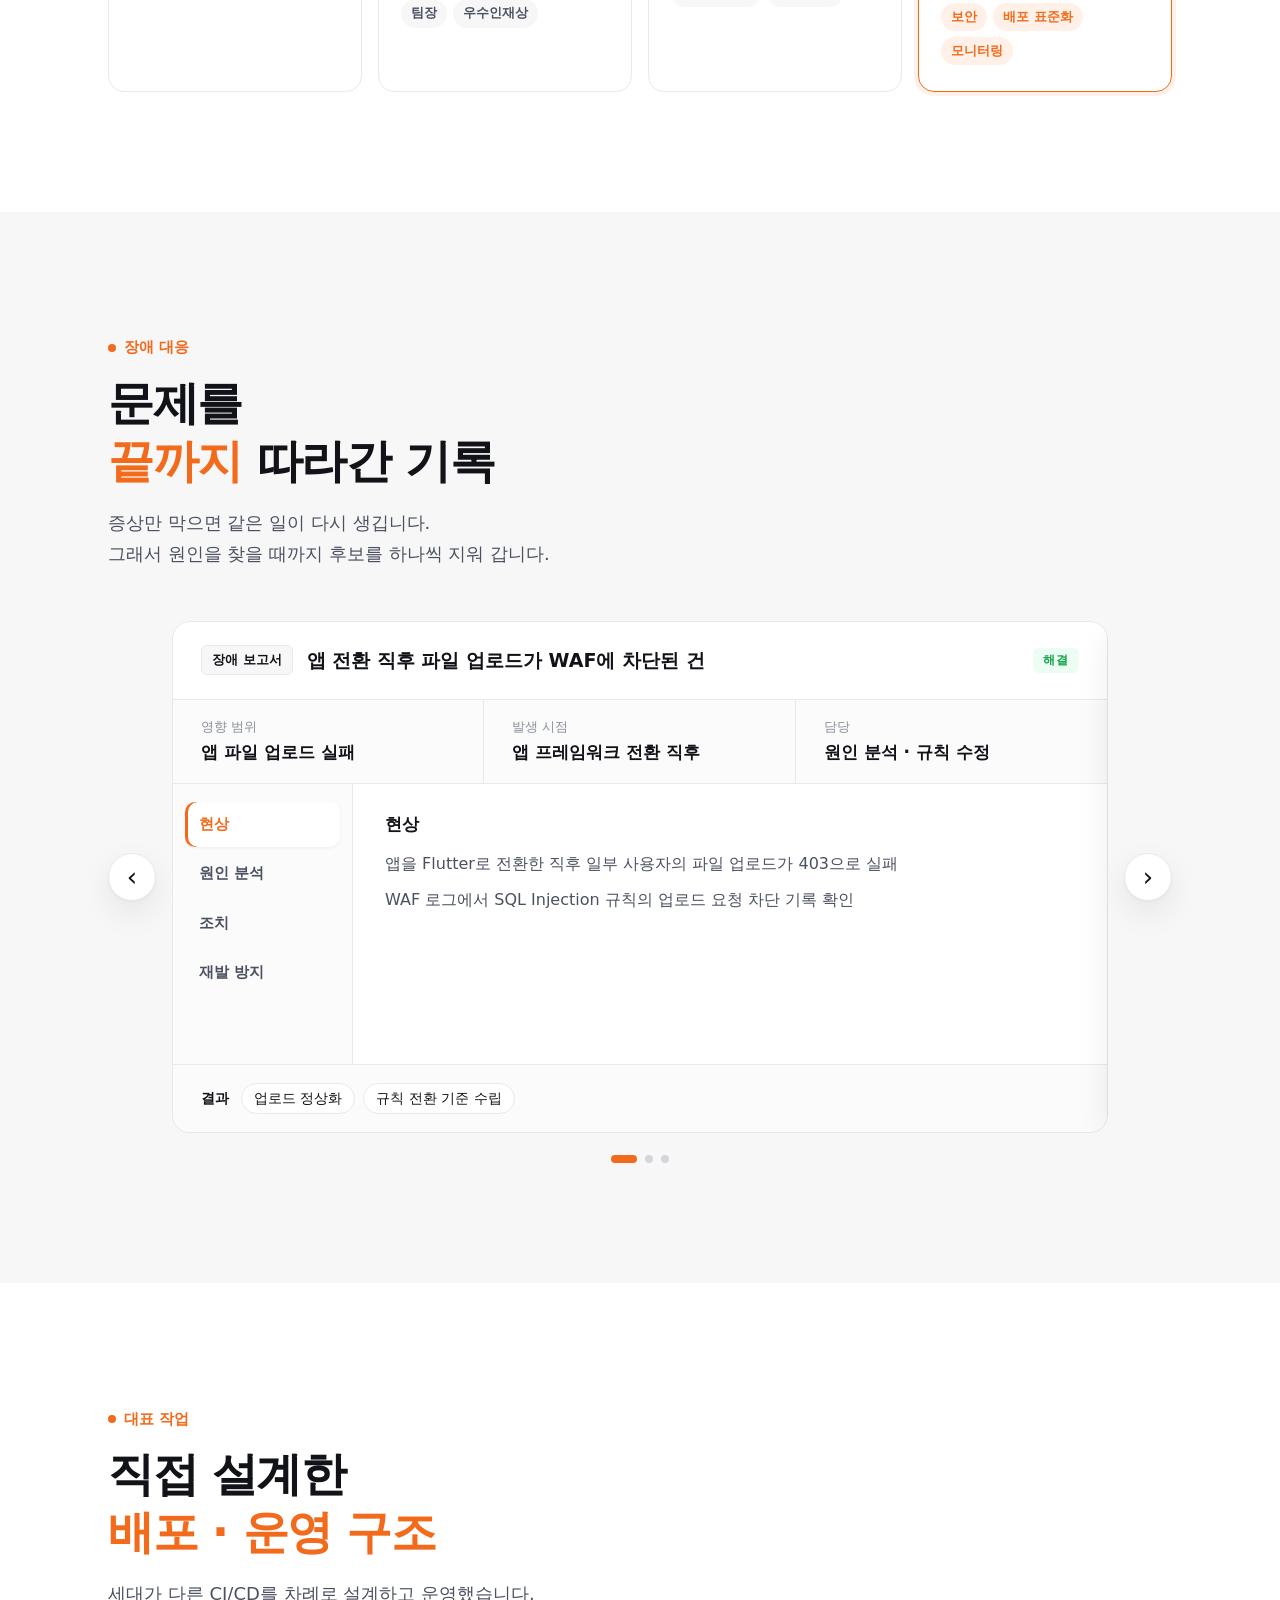
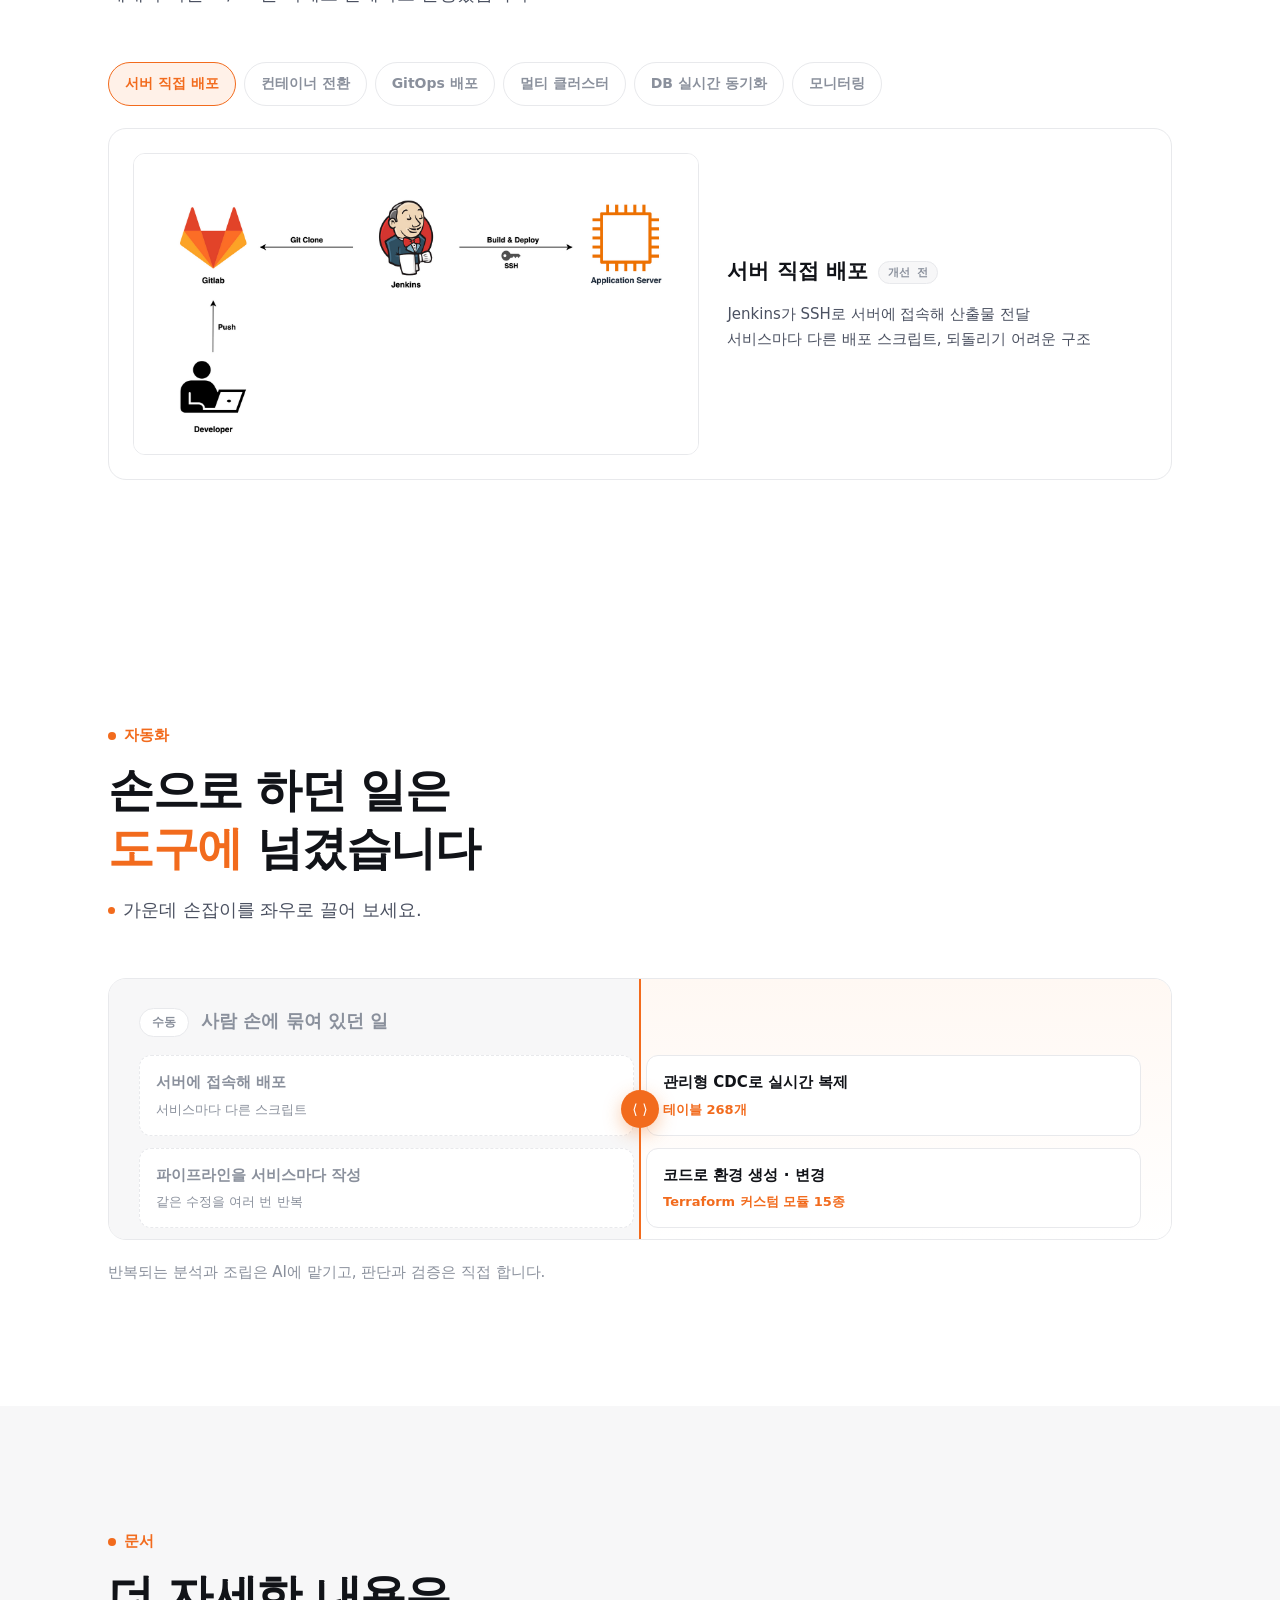
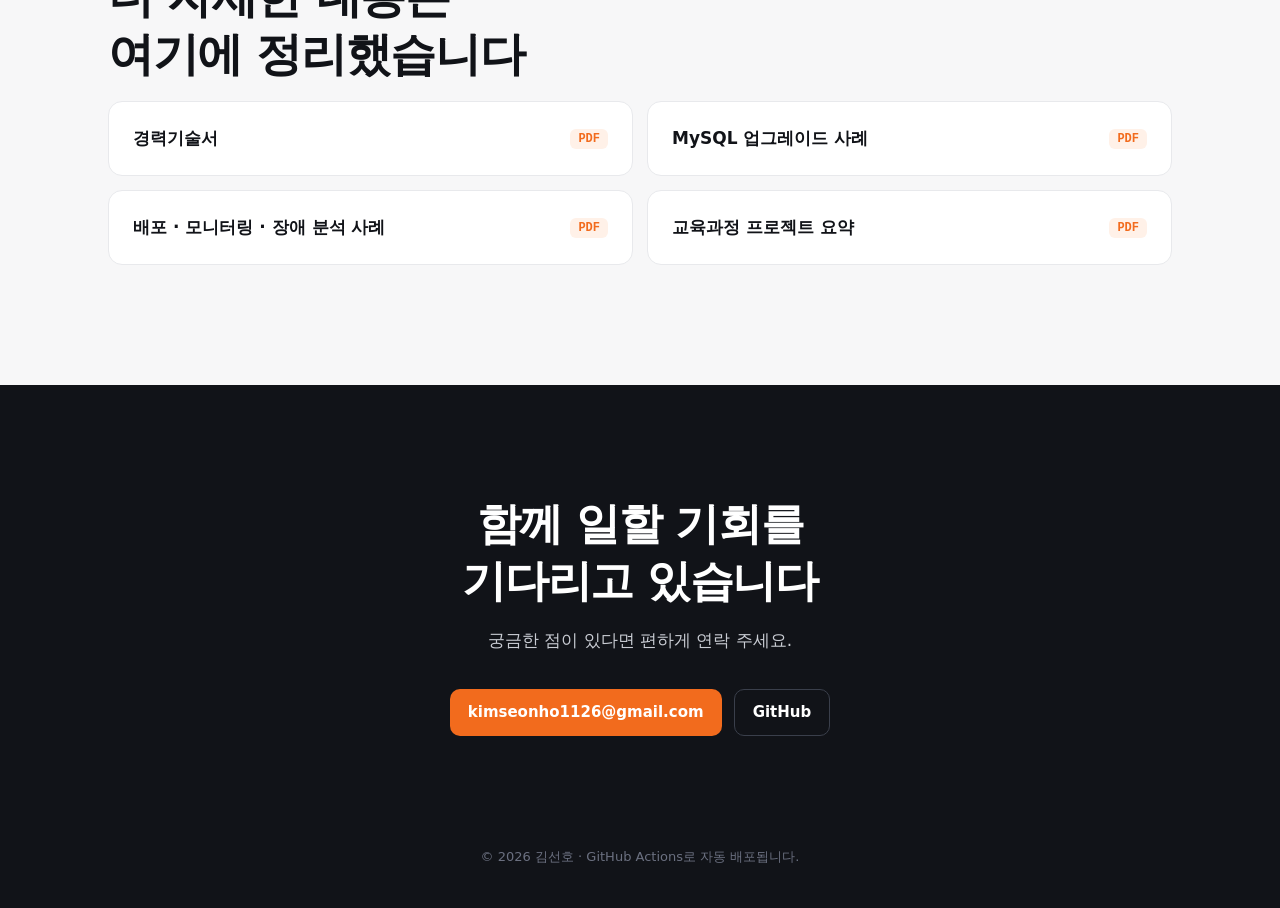
==== commit 1cf67b7a: "Delete Button" ====
--- a/site/index.html
+++ b/site/index.html
@@ -30,10 +30,6 @@
     <div>
       <h1>안녕하세요,<br>DevOps 엔지니어<br><span class="accent">김선호</span>입니다.</h1>
       <p class="lead">서비스가 멈추지 않고, 개발자가 더 쉽게 배포할 수 있는 인프라를 만듭니다.</p>
-      <div class="hero-actions">
-        <a class="cta dark" href="mailto:kimseonho1126@gmail.com">연락하기</a>
-        <a class="cta ghost" href="#work">대표 작업 보기 →</a>
-      </div>
     </div>
 
     <figure>
@@ -343,8 +339,8 @@
         <ul>
           <li><b>서버에 접속해 배포</b><span>서비스마다 다른 스크립트</span></li>
           <li><b>야간 덤프 후 적재</b><span>다음 날 데이터로 테스트</span></li>
-          <li><b>쌓인 이미지 직접 삭제</b><span>디스크가 찰 때마다 대응</span></li>
-          <li><b>로그 열어 확인 후 전파</b><span>알아차릴 때까지 지연</span></li>
+          <li><b>파이프라인을 서비스마다 작성</b><span>같은 수정을 여러 번 반복</span></li>
+          <li><b>콘솔에서 리소스 직접 생성</b><span>환경마다 설정이 어긋남</span></li>
         </ul>
       </div>
       <div class="split-pane auto">
@@ -352,8 +348,8 @@
         <ul>
           <li><b>커밋 한 번으로 배포</b><span>설정 파일 2개로 서비스 추가</span></li>
           <li><b>관리형 CDC로 실시간 복제</b><span>테이블 268개</span></li>
-          <li><b>파이프라인 끝단에서 정리</b><span>디스크 70% → 29%</span></li>
-          <li><b>조건 감지 후 Slack 알림</b><span>서버 30대 상시 감시</span></li>
+          <li><b>공용 함수로 파이프라인 구성</b><span>원자 함수 7 · 조합 템플릿 4</span></li>
+          <li><b>코드로 환경 생성 · 변경</b><span>Terraform 커스텀 모듈 15종</span></li>
         </ul>
       </div>
       <button class="split-handle" role="slider" tabindex="0" aria-label="수동과 자동 비교"
--- a/site/assets/style.css
+++ b/site/assets/style.css
@@ -32,16 +32,12 @@
 .cta { display: inline-flex; align-items: center; gap: 6px; background: var(--accent); color: #fff; font-weight: 700; font-size: 15px;
        padding: 10px 18px; border-radius: 10px; transition: transform .15s, box-shadow .15s; }
 .cta:hover { transform: translateY(-1px); box-shadow: 0 8px 20px rgba(242,107,29,.3); }
-.cta.dark { background: var(--ink); }
-.cta.ghost { background: transparent; color: var(--ink); padding-inline: 4px; }
-.cta.ghost:hover { box-shadow: none; color: var(--accent); }
 
 /* HERO */
 .hero { padding: 96px 0 88px; }
 .hero .wrap { display: grid; grid-template-columns: 1fr 1.05fr; gap: 56px; align-items: center; }
 .hero h1 { color: var(--ink); font-size: clamp(38px, 5.2vw, 60px); font-weight: 800; line-height: 1.2; letter-spacing: -.035em; }
 .lead { margin-top: 22px; font-size: 19px; max-width: 460px; }
-.hero-actions { display: flex; gap: 18px; align-items: center; margin-top: 34px; }
 
 /* HERO 목업: GitOps 배포 화면 */
 .mock { border-radius: 16px; background: #fff; border: 1px solid var(--line); box-shadow: var(--shadow); overflow: hidden; font-size: 13px; }
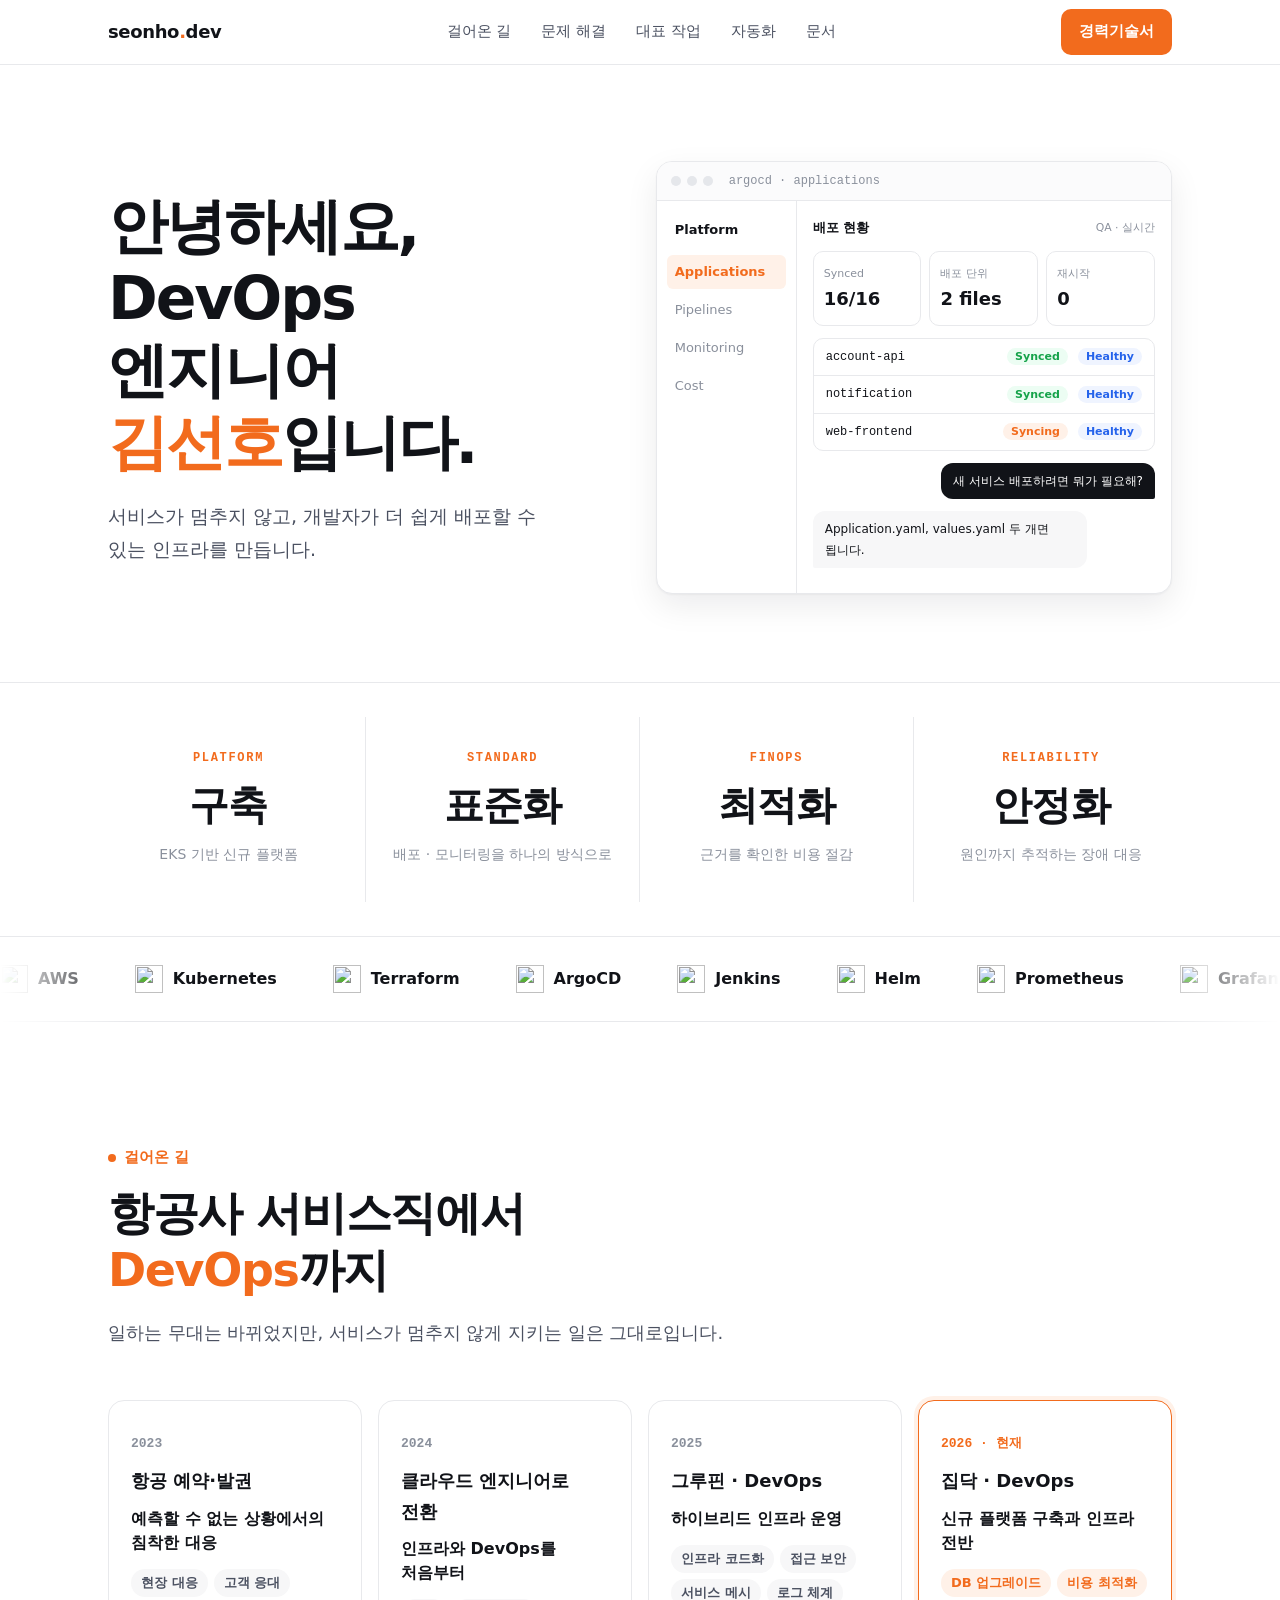
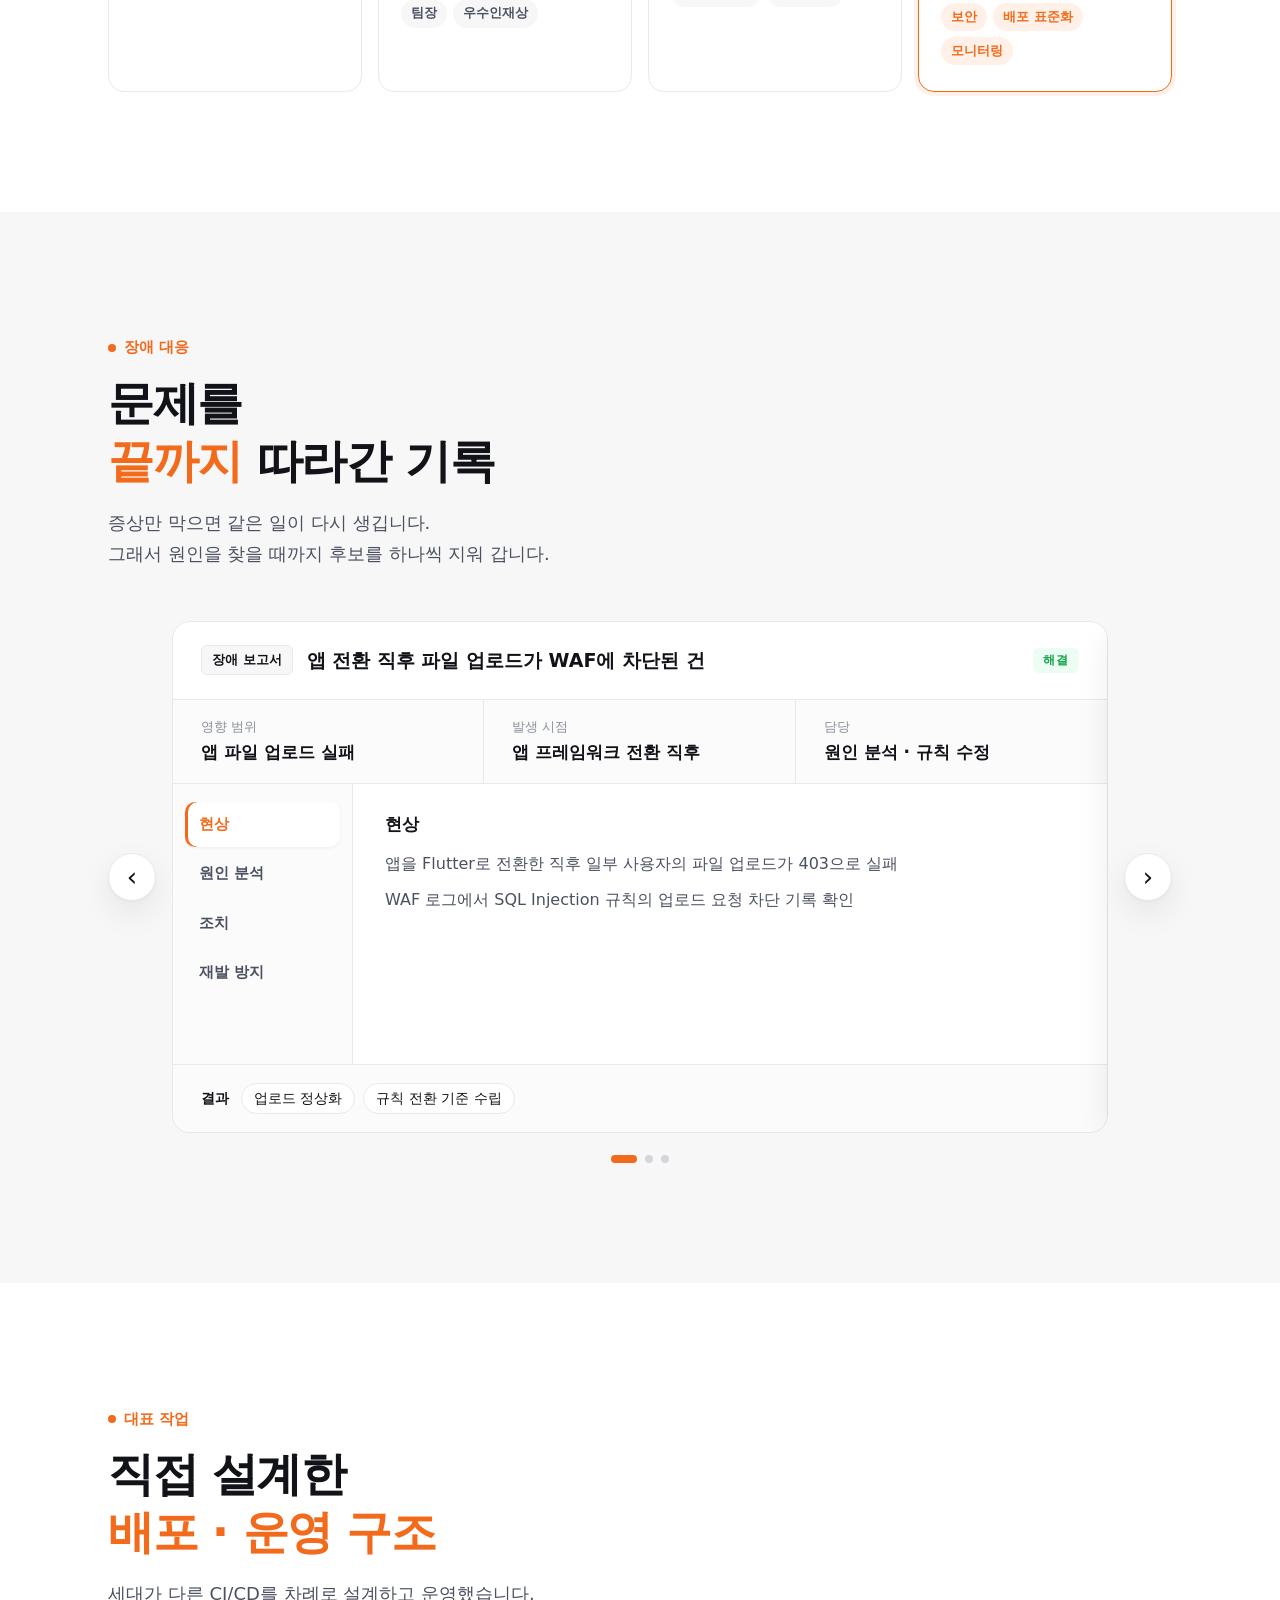
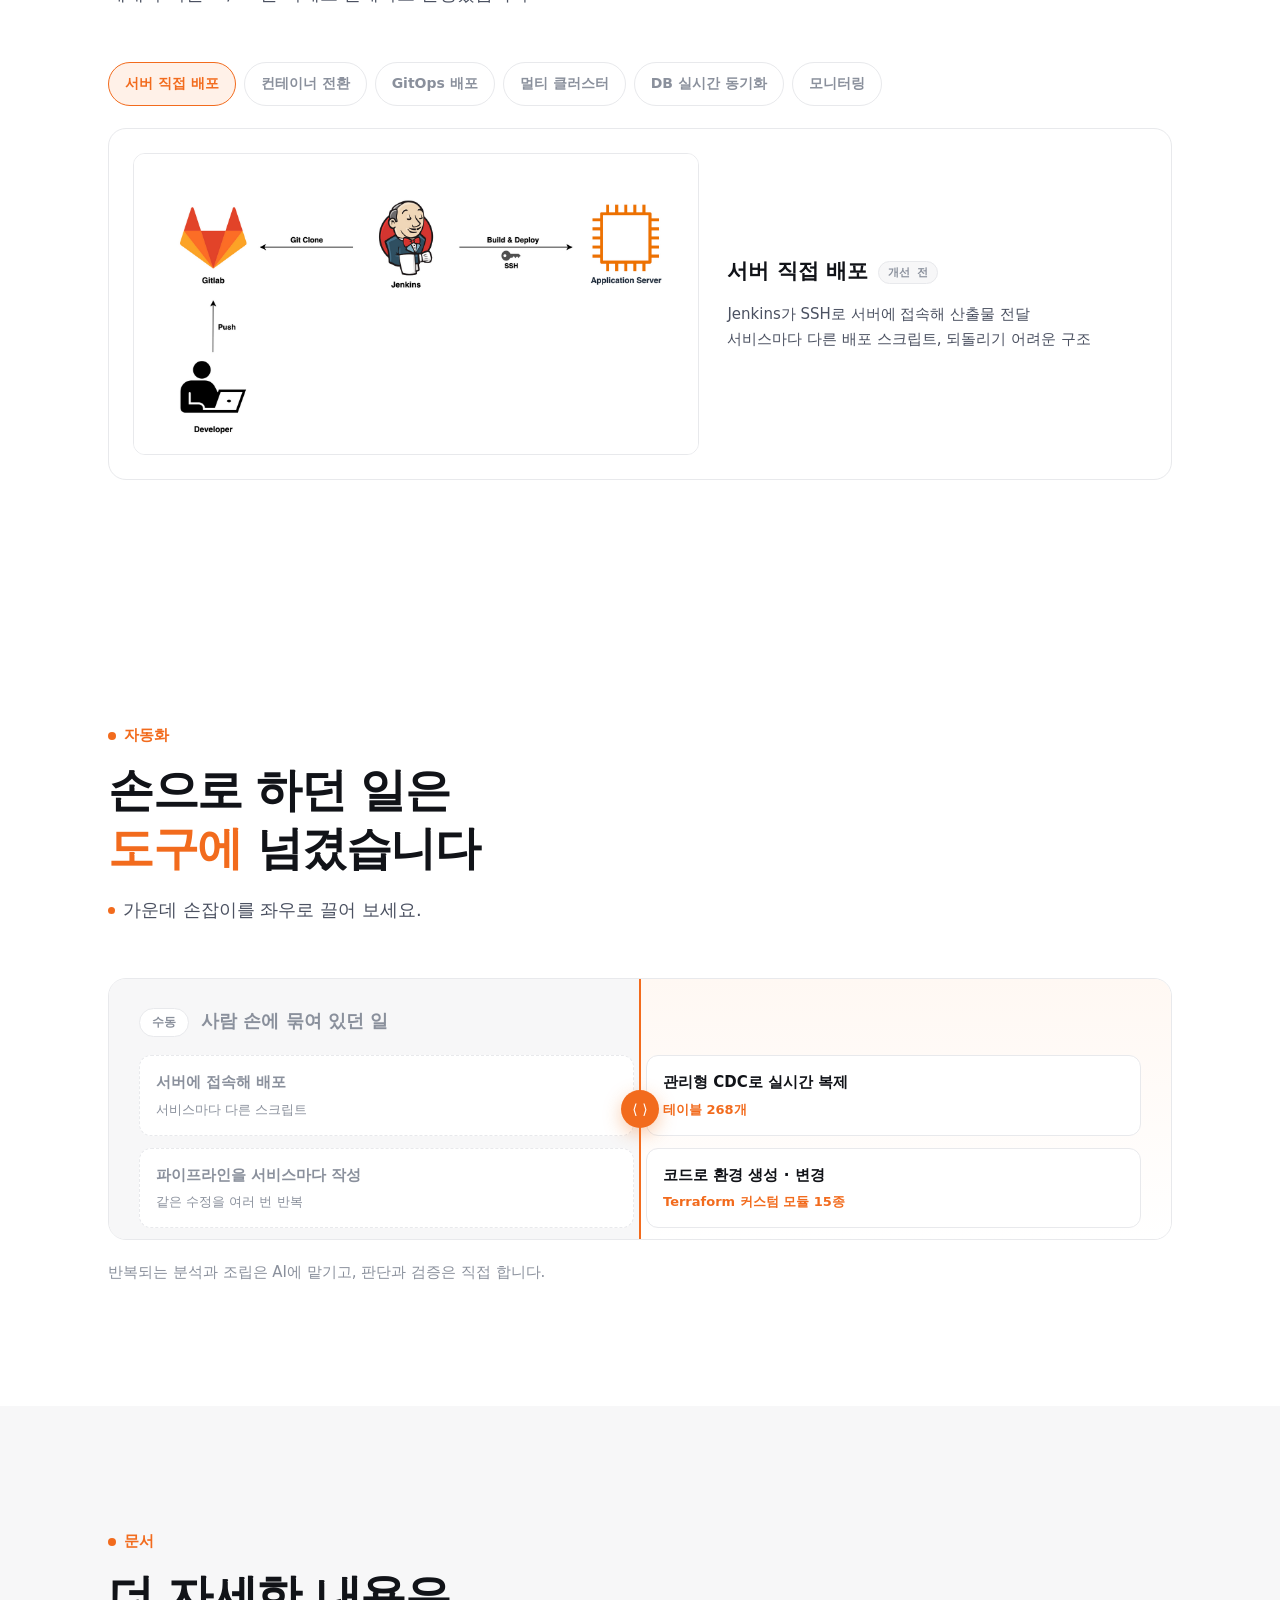
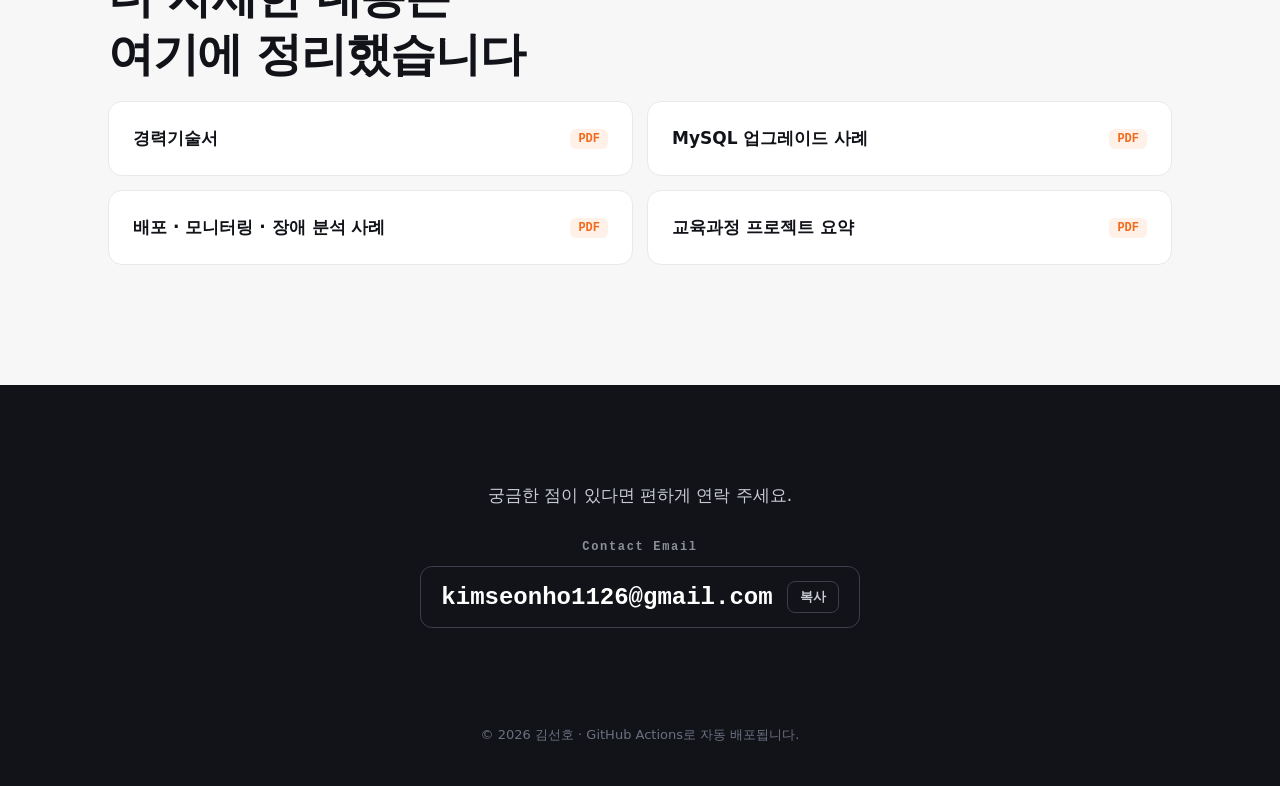
==== commit a13cbc16: "Delete more Button" ====
--- a/site/index.html
+++ b/site/index.html
@@ -377,11 +377,11 @@
 <!-- 마무리 -->
 <section class="final">
   <div class="wrap">
-    <h2>함께 일할 기회를<br>기다리고 있습니다</h2>
     <p>궁금한 점이 있다면 편하게 연락 주세요.</p>
-    <div class="row">
-      <a class="cta" href="mailto:kimseonho1126@gmail.com">kimseonho1126@gmail.com</a>
-      <a class="cta line" href="https://github.com/Doro1126" rel="noopener">GitHub</a>
+    <p class="mail-label">Contact Email</p>
+    <div class="mail">
+      <span id="mail-text">kimseonho1126@gmail.com</span>
+      <button id="mail-copy" aria-label="이메일 주소 복사">복사</button>
     </div>
   </div>
 </section>
--- a/site/assets/style.css
+++ b/site/assets/style.css
@@ -190,11 +190,14 @@
 .docs span { font: 600 12px var(--mono); color: var(--accent); background: var(--accent-soft); padding: 3px 8px; border-radius: 6px; }
 
 /* 마지막 CTA */
-.final { background: var(--ink); color: #c9ccd3; text-align: center; padding: 110px 0; }
-.final h2 { color: #fff; font-size: clamp(30px, 4vw, 44px); font-weight: 800; letter-spacing: -.03em; line-height: 1.3; }
-.final p { margin: 16px 0 34px; }
-.final .row { display: flex; justify-content: center; gap: 12px; flex-wrap: wrap; }
-.final .cta.line { background: transparent; border: 1px solid #3a3f4b; }
+.final { background: var(--ink); color: #c9ccd3; text-align: center; padding: 96px 0; }
+.final p { font-size: 17px; }
+.final .mail-label { margin-top: 30px; font: 700 12px var(--mono); letter-spacing: .14em; color: #8b9099; }
+.final .mail { display: inline-flex; align-items: center; gap: 14px; margin-top: 12px; padding: 14px 20px; border: 1px solid #3a3f4b; border-radius: 12px; }
+.final .mail span { font: 700 clamp(18px, 2.4vw, 24px) var(--mono); color: #fff; user-select: all; }
+.final .mail button { font: 600 13px var(--font); color: #c9ccd3; border: 1px solid #3a3f4b; border-radius: 8px; padding: 6px 12px; transition: color .2s, border-color .2s; }
+.final .mail button:hover { color: #fff; border-color: var(--accent); }
+.final .mail button.done { color: var(--accent); border-color: var(--accent); }
 .foot { background: var(--ink); color: #6b7080; text-align: center; font-size: 13px; padding: 0 0 40px; }
 
 /* 스크롤 등장 */
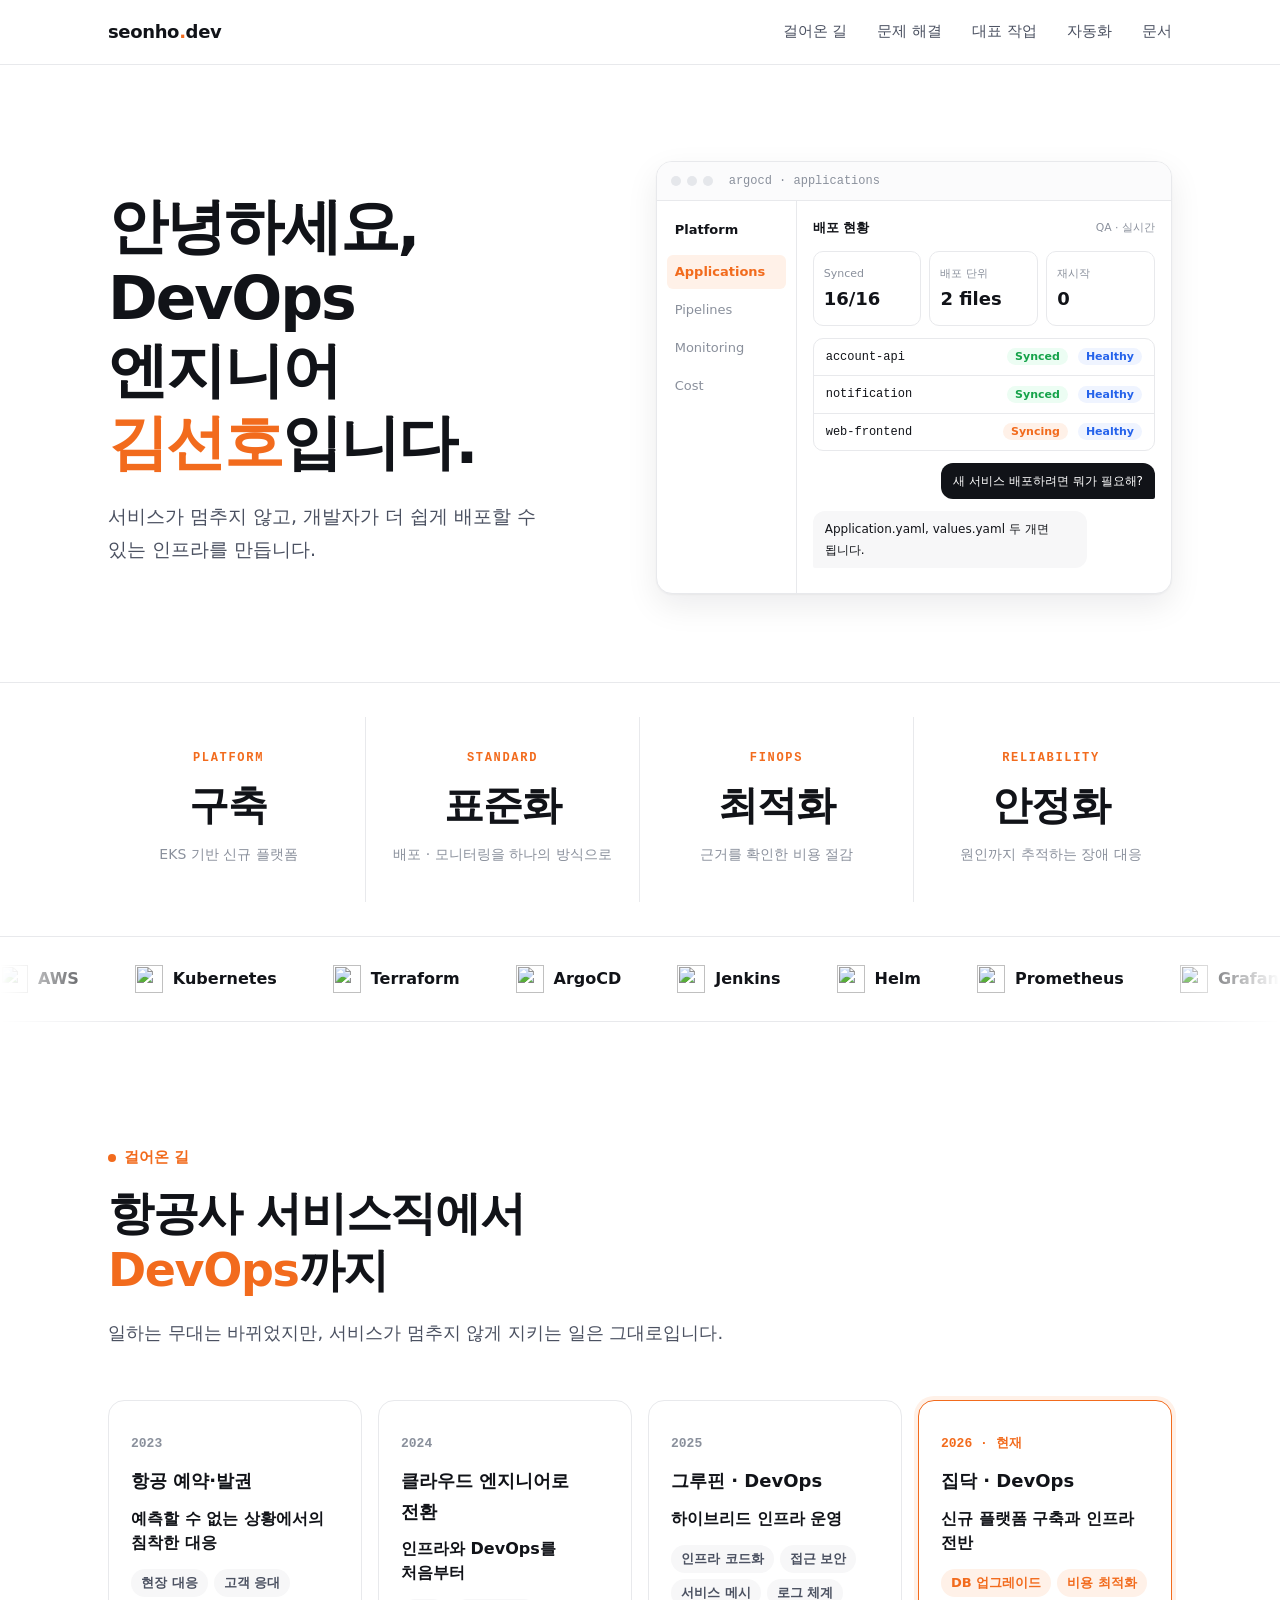
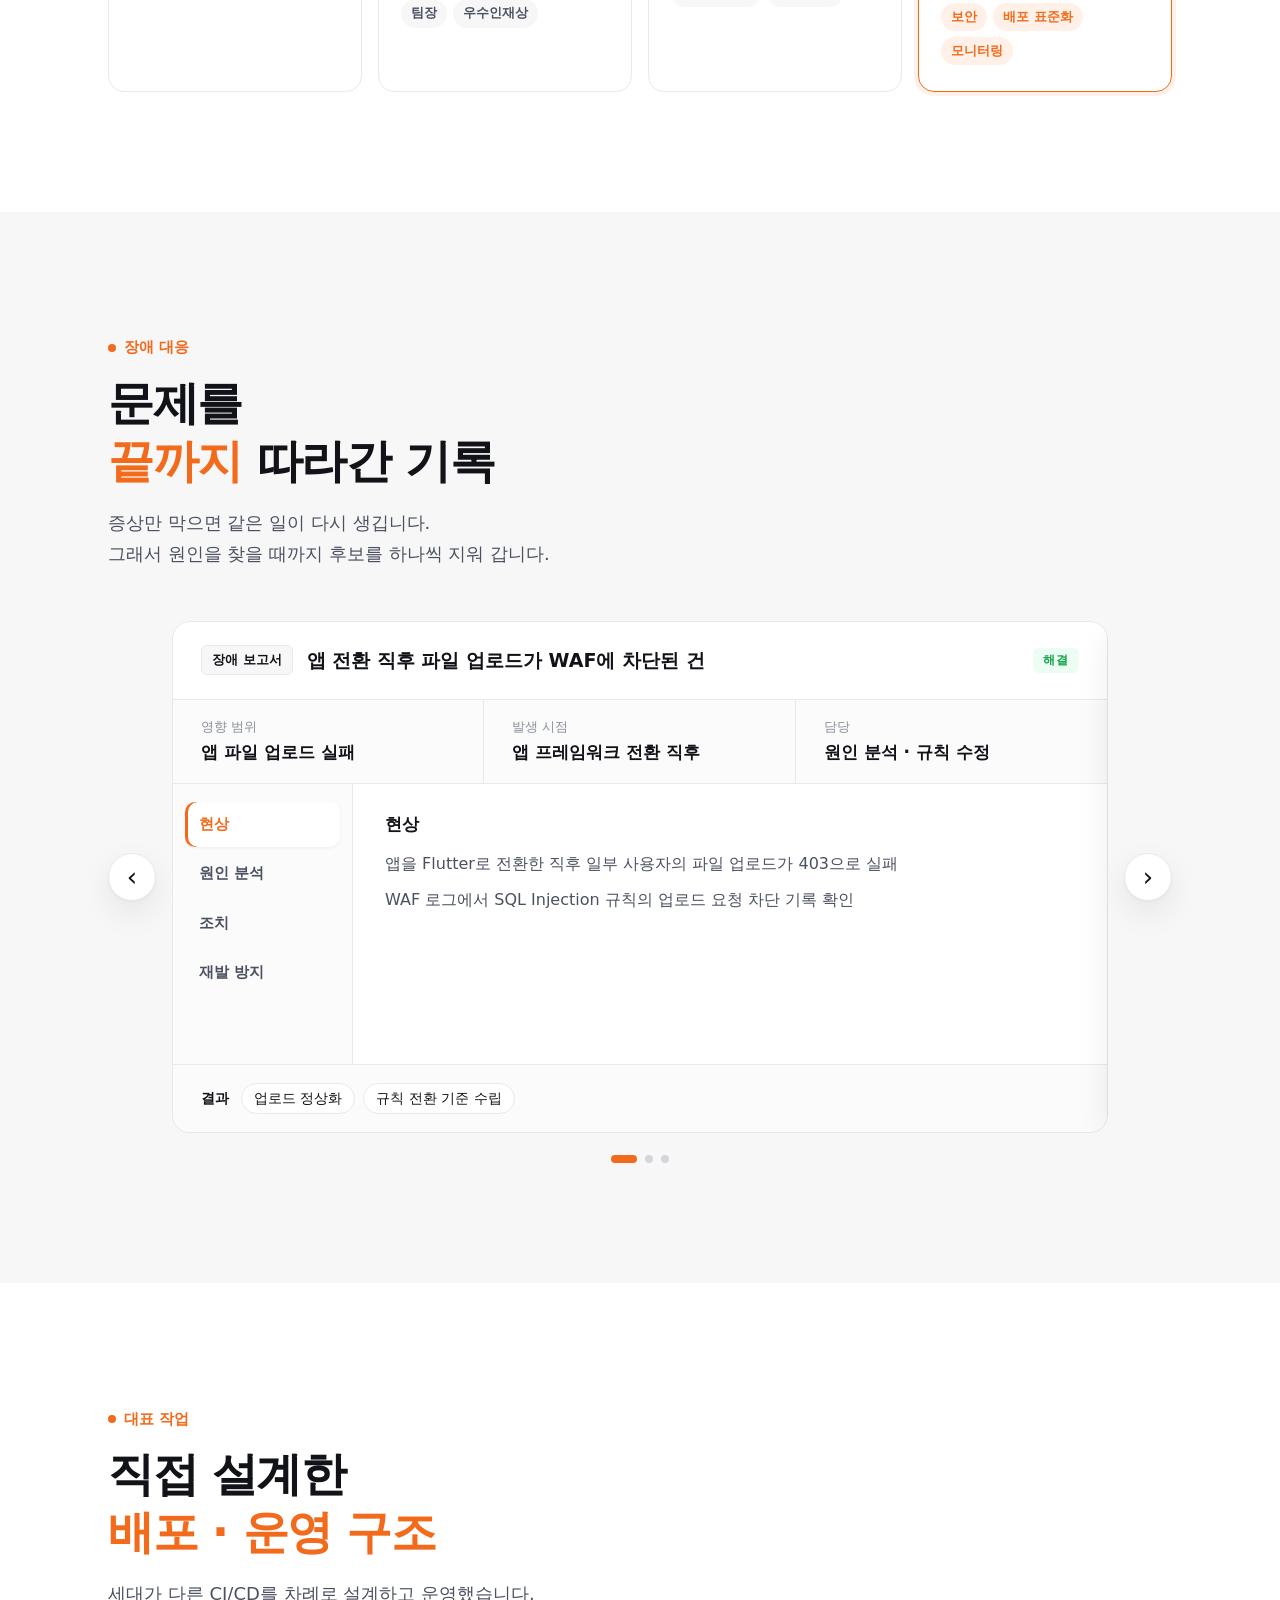
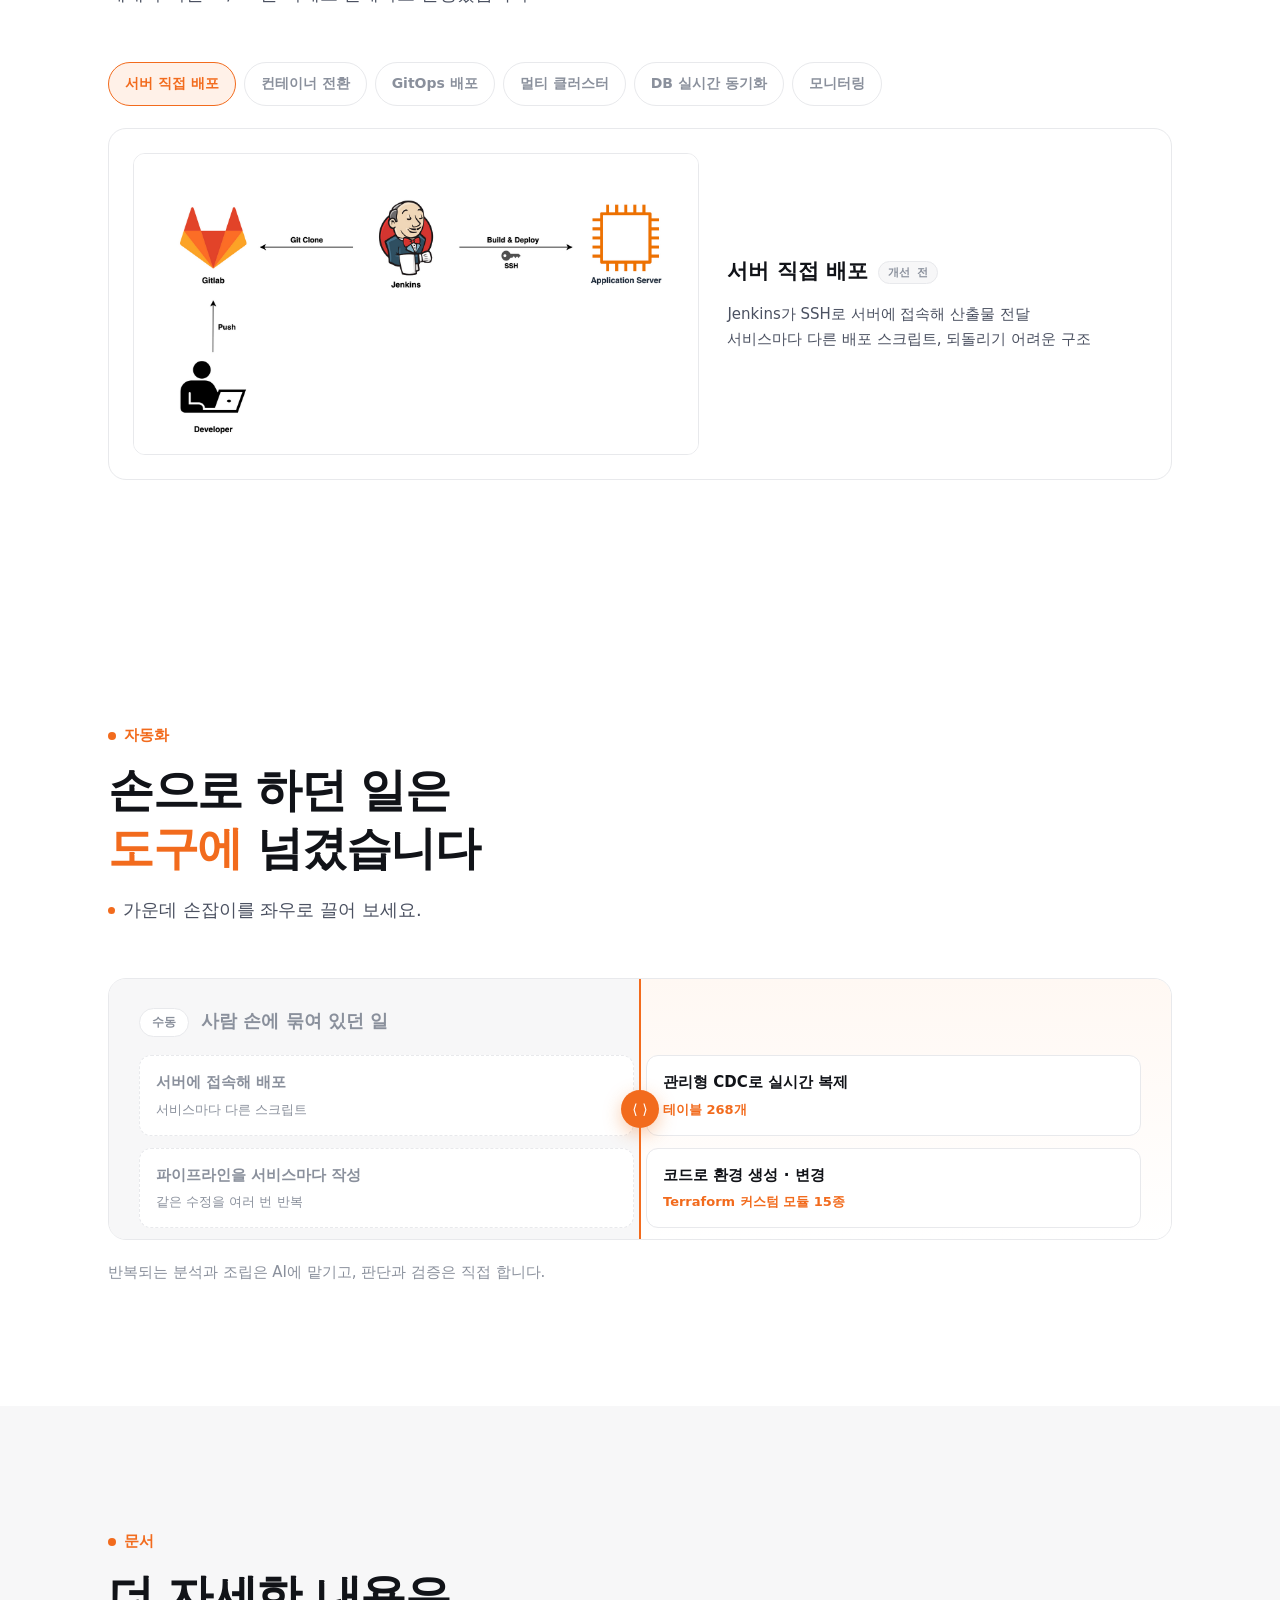
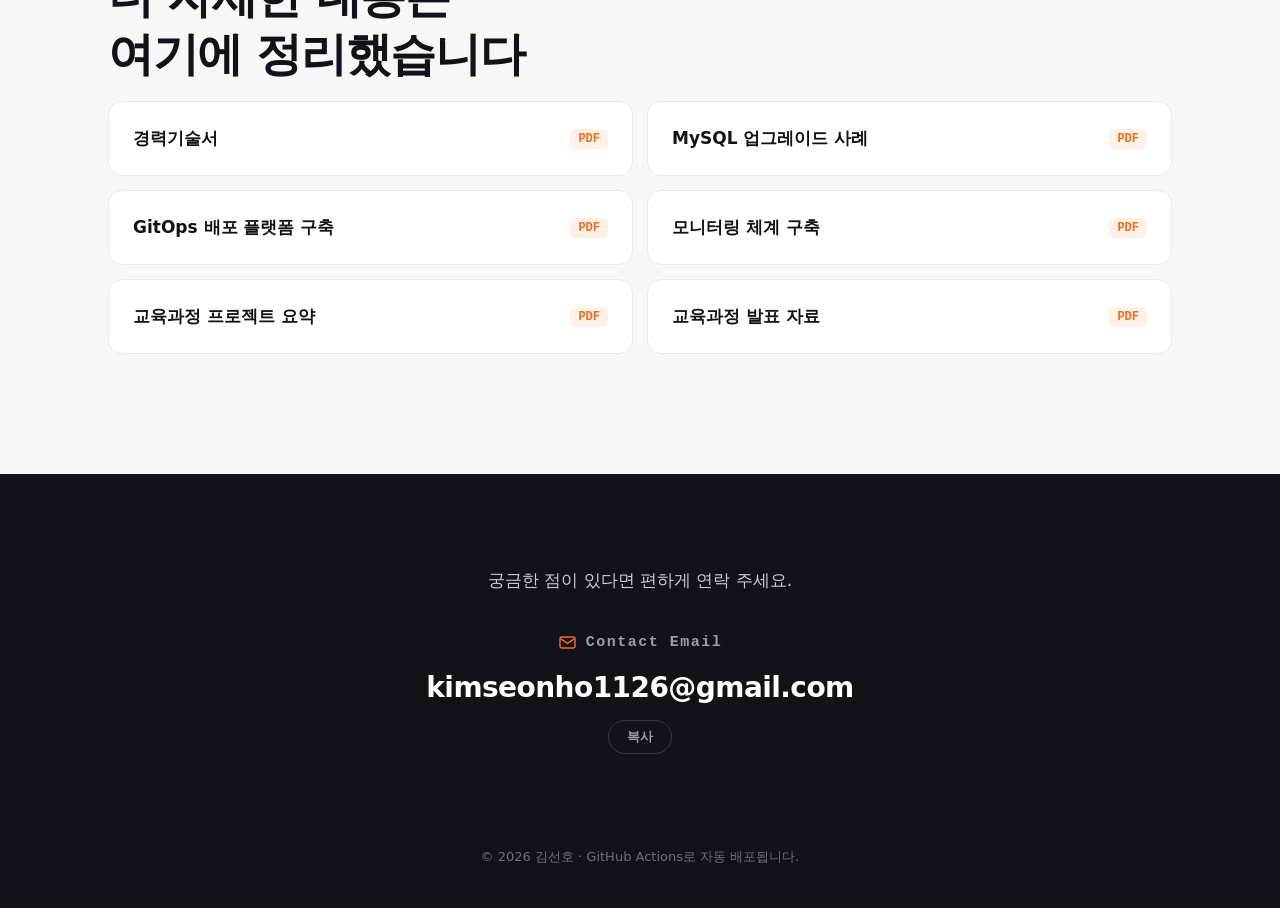
==== commit db17e88f: "Edit PDF" ====
--- a/site/index.html
+++ b/site/index.html
@@ -20,7 +20,6 @@
     <nav aria-label="섹션 이동">
       <a href="#story">걸어온 길</a><a href="#how">문제 해결</a><a href="#work">대표 작업</a><a href="#auto">자동화</a><a href="#docs">문서</a>
     </nav>
-    <button class="cta" data-pdf="docs/career.pdf" data-title="경력기술서">경력기술서</button>
   </div>
 </header>
 
@@ -368,8 +367,10 @@
     <div class="docs">
       <button data-pdf="docs/career.pdf" data-title="경력기술서">경력기술서<span>PDF</span></button>
       <button data-pdf="docs/mysql-upgrade.pdf" data-title="MySQL 업그레이드">MySQL 업그레이드 사례<span>PDF</span></button>
-      <button data-pdf="docs/case-studies.pdf" data-title="작업 사례">배포 · 모니터링 · 장애 분석 사례<span>PDF</span></button>
+      <button data-pdf="docs/gitops-platform.pdf" data-title="GitOps 배포 플랫폼">GitOps 배포 플랫폼 구축<span>PDF</span></button>
+      <button data-pdf="docs/monitoring.pdf" data-title="모니터링 구축">모니터링 체계 구축<span>PDF</span></button>
       <button data-pdf="docs/edu-project-summary.pdf" data-title="교육과정 프로젝트 요약">교육과정 프로젝트 요약<span>PDF</span></button>
+      <button data-pdf="docs/edu-portfolio.pdf" data-title="교육과정 발표 자료">교육과정 발표 자료<span>PDF</span></button>
     </div>
   </div>
 </section>
@@ -378,7 +379,13 @@
 <section class="final">
   <div class="wrap">
     <p>궁금한 점이 있다면 편하게 연락 주세요.</p>
-    <p class="mail-label">Contact Email</p>
+    <p class="mail-label">
+      <svg viewBox="0 0 24 24" fill="none" stroke="currentColor" stroke-width="1.8" stroke-linecap="round" stroke-linejoin="round" aria-hidden="true">
+        <rect x="2.5" y="5" width="19" height="14" rx="2.5"/>
+        <path d="M3.5 7.5l8.5 5.5 8.5-5.5"/>
+      </svg>
+      Contact Email
+    </p>
     <div class="mail">
       <span id="mail-text">kimseonho1126@gmail.com</span>
       <button id="mail-copy" aria-label="이메일 주소 복사">복사</button>
--- a/site/assets/style.css
+++ b/site/assets/style.css
@@ -190,13 +190,14 @@
 .docs span { font: 600 12px var(--mono); color: var(--accent); background: var(--accent-soft); padding: 3px 8px; border-radius: 6px; }
 
 /* 마지막 CTA */
-.final { background: var(--ink); color: #c9ccd3; text-align: center; padding: 96px 0; }
+.final { background: var(--ink); color: #c9ccd3; text-align: center; padding: 92px 0; }
 .final p { font-size: 17px; }
-.final .mail-label { margin-top: 30px; font: 700 12px var(--mono); letter-spacing: .14em; color: #8b9099; }
-.final .mail { display: inline-flex; align-items: center; gap: 14px; margin-top: 12px; padding: 14px 20px; border: 1px solid #3a3f4b; border-radius: 12px; }
-.final .mail span { font: 700 clamp(18px, 2.4vw, 24px) var(--mono); color: #fff; user-select: all; }
-.final .mail button { font: 600 13px var(--font); color: #c9ccd3; border: 1px solid #3a3f4b; border-radius: 8px; padding: 6px 12px; transition: color .2s, border-color .2s; }
-.final .mail button:hover { color: #fff; border-color: var(--accent); }
+.final .mail-label { display: inline-flex; align-items: center; gap: 9px; margin-top: 38px; font: 700 15px var(--mono); letter-spacing: .1em; color: #9aa0aa; }
+.final .mail-label svg { width: 19px; height: 19px; color: var(--accent); }
+.final .mail { display: flex; flex-direction: column; align-items: center; gap: 16px; margin-top: 10px; }
+.final .mail span { font: 700 clamp(22px, 2.6vw, 28px) var(--font); letter-spacing: -.02em; color: #fff; user-select: all; }
+.final .mail button { font: 600 13px var(--font); color: #9aa0aa; border: 1px solid #343944; border-radius: 999px; padding: 7px 18px; transition: color .2s, border-color .2s; }
+.final .mail button:hover { color: #fff; border-color: #6b7280; }
 .final .mail button.done { color: var(--accent); border-color: var(--accent); }
 .foot { background: var(--ink); color: #6b7080; text-align: center; font-size: 13px; padding: 0 0 40px; }
 
